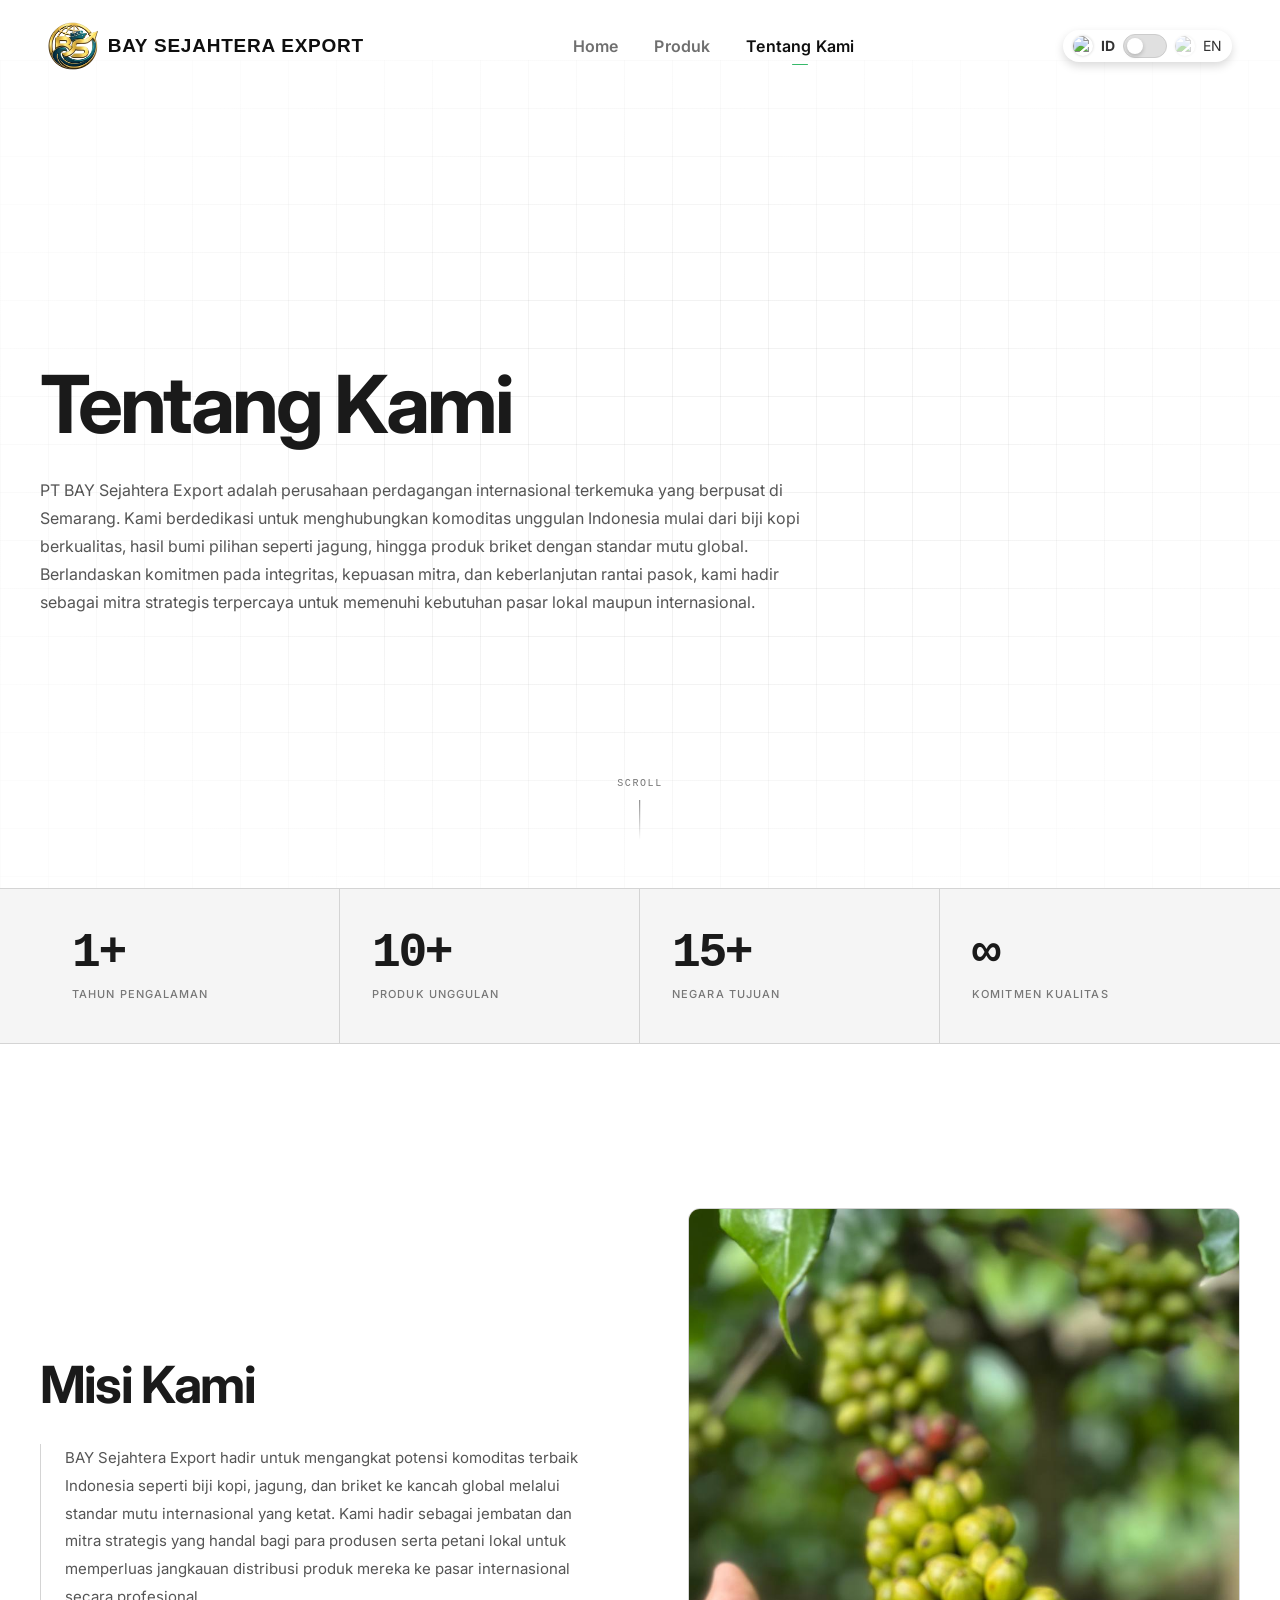
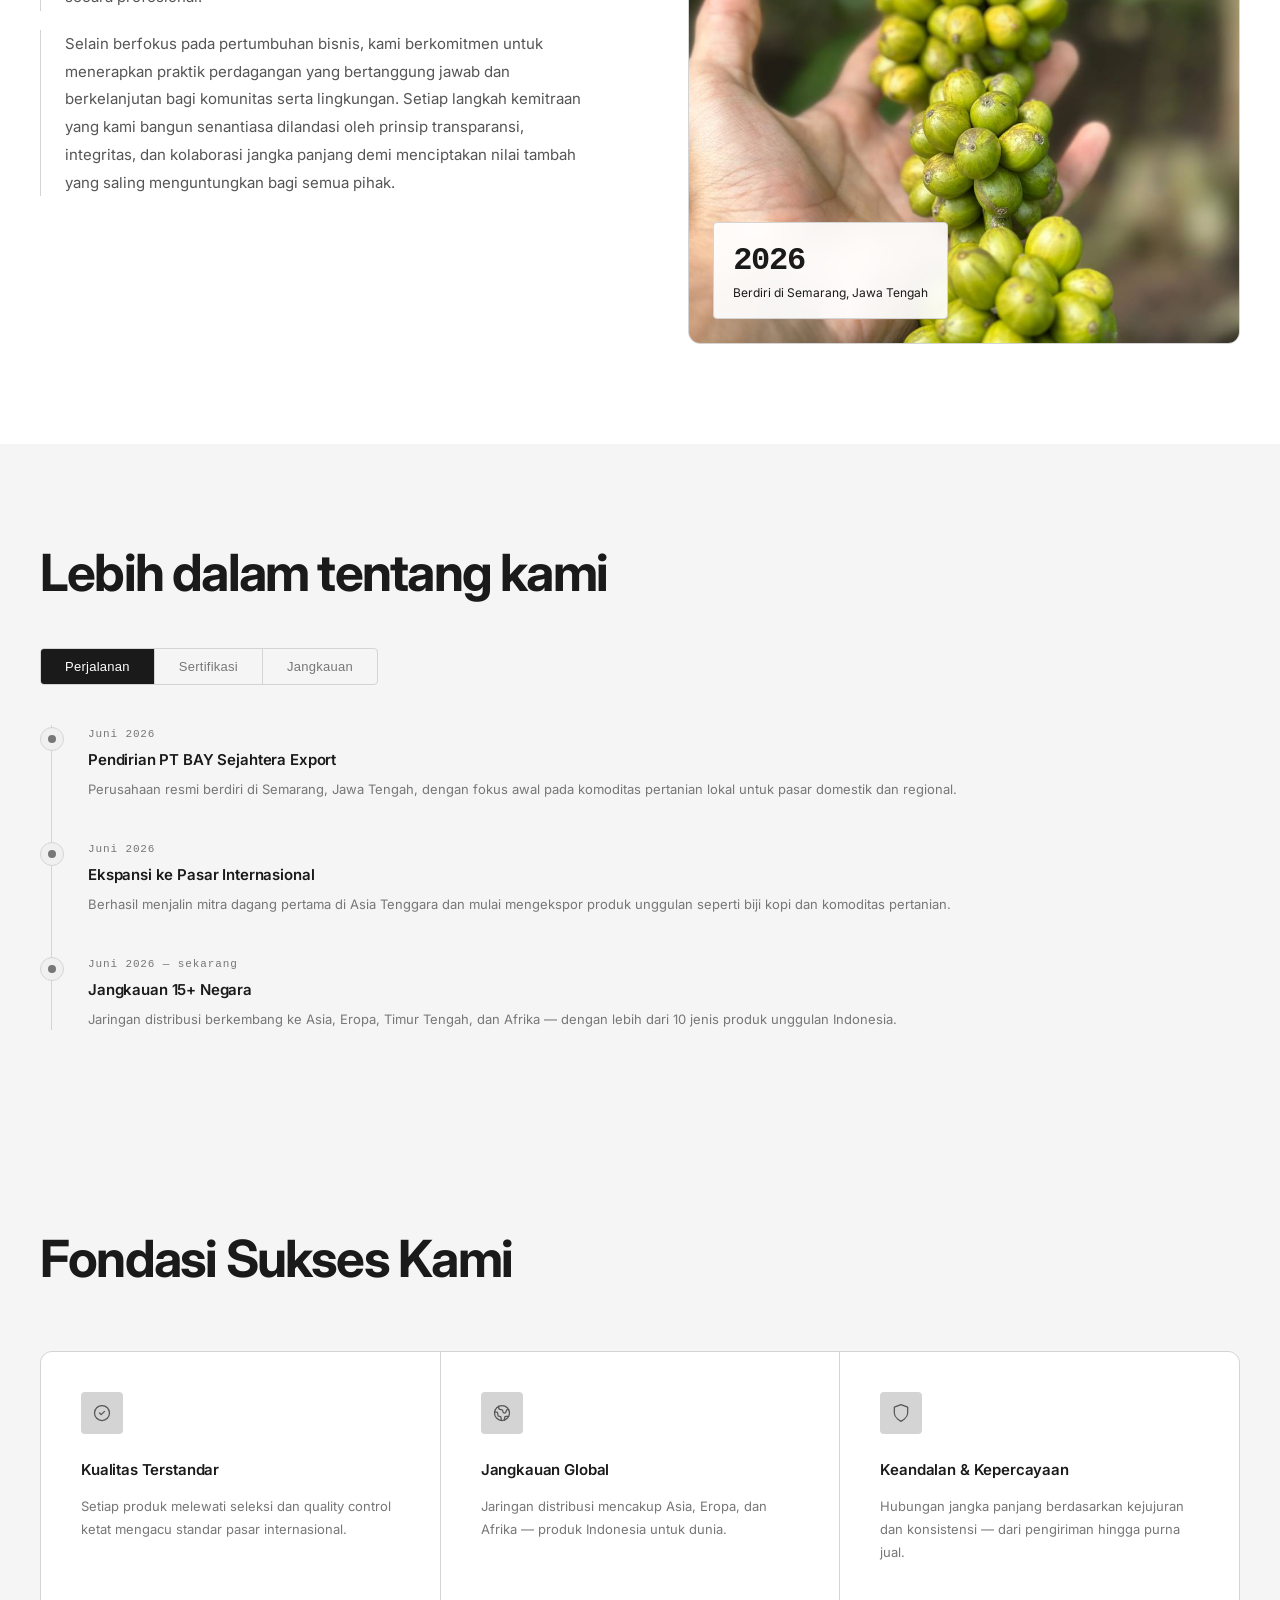
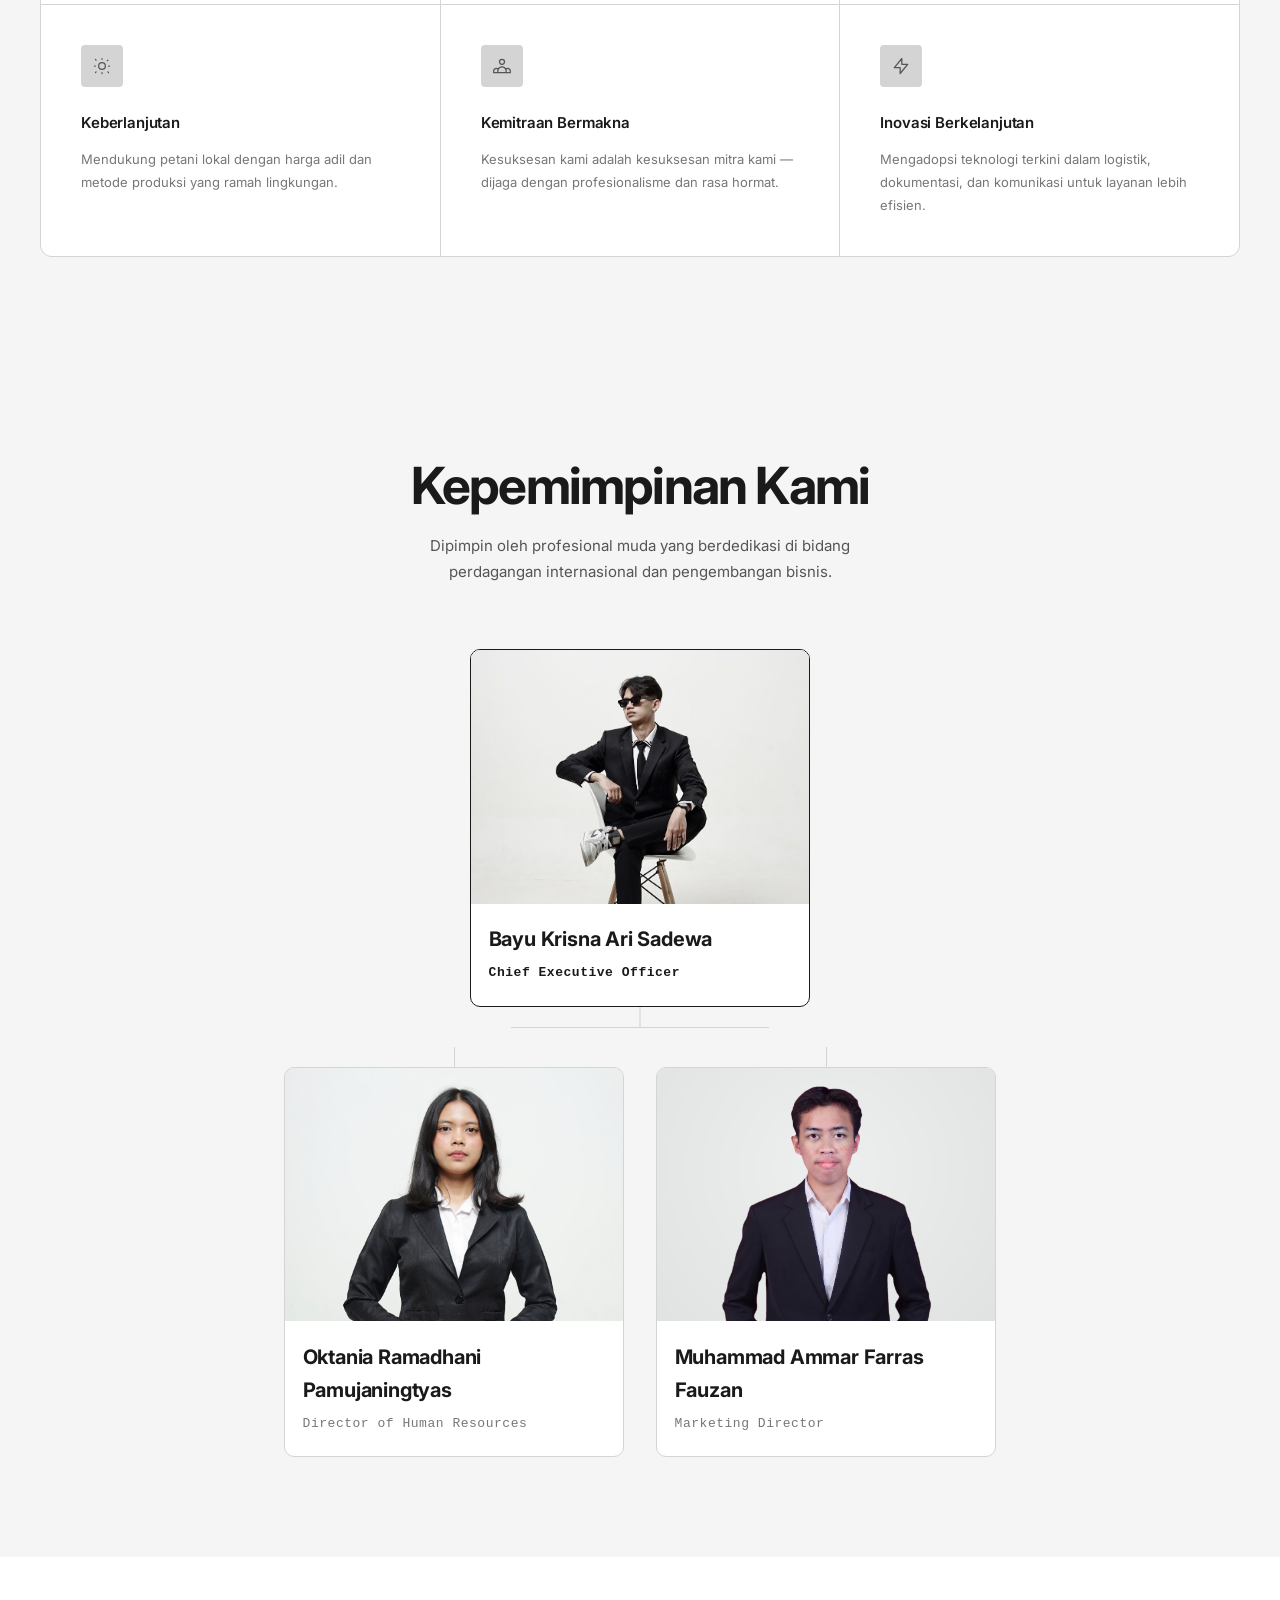
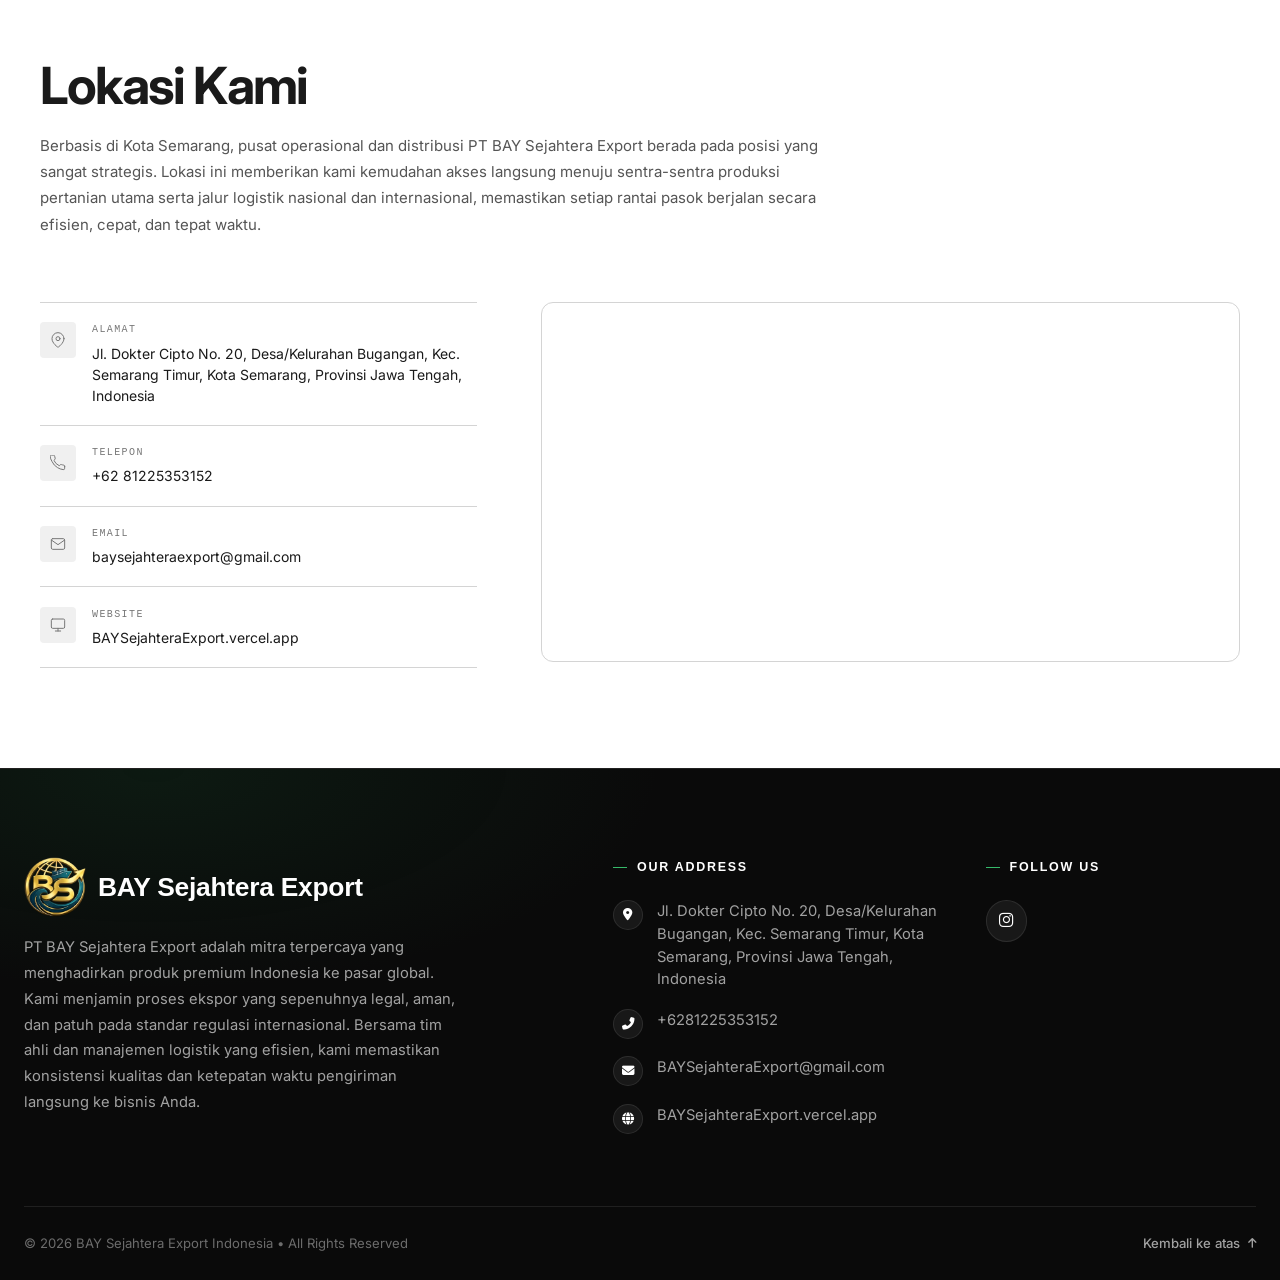
==== BSE/About.html @ 536f481d "Update About.html" ====
<!DOCTYPE html>
<html lang="id">
<head>
    <meta charset="UTF-8">
    <meta name="viewport" content="width=device-width, initial-scale=1.0">
    <title>Bay Sejahtera Export</title>
    
    <link rel="preconnect" href="https://fonts.googleapis.com">
    <link rel="preconnect" href="https://fonts.gstatic.com" crossorigin>
    <link href="https://fonts.googleapis.com/css2?family=Inter:wght@400;500;600;700&display=swap" rel="stylesheet">
    <link rel="stylesheet" href="https://fonts.googleapis.com/css2?family=Material+Symbols+Outlined:opsz,wght,FILL,GRAD@24,400,0,0" />
    
    <link rel="stylesheet" href="stylee.css">
<style>
*, *::before, *::after { box-sizing: border-box; margin: 0; padding: 0; }

:root {
  --black: #111111;
  --dark: #f0f0f0;
  --mid: #e0e0e0;
  --border: #d4d4d4;
  --muted: #777777;
  --grey: #555555;
  --light-grey: #888888;
  --off-white: #1a1a1a;
  --white: #1a1a1a;
  --pure: #ffffff;
  --radius: 4px;
  --radius-lg: 12px;
}

html { scroll-behavior: smooth; }

body {
  font-family: 'Space Grotesk', sans-serif;
  background: #ffffff;
  color: #1a1a1a;
  line-height: 1.65;
  font-size: 16px;
  -webkit-font-smoothing: antialiased;
  cursor: auto;
}

/* ─── CUSTOM CURSOR ─── */
.cursor, .cursor-ring {
  display: none !important;
}


/* ─── HERO ─── */
.hero {
  margin-top: 60px;
  min-height: 92vh;
  display: flex;
  align-items: center;
  position: relative;
  overflow: hidden;
  padding: 6rem 2rem 4rem;
}
.hero-grid-bg {
  position: absolute;
  inset: 0;
  background-image:
    linear-gradient(rgba(0,0,0,0.05) 1px, transparent 1px),
    linear-gradient(90deg, rgba(0,0,0,0.05) 1px, transparent 1px);
  background-size: 48px 48px;
  pointer-events: none;
}
.hero-vignette {
  position: absolute;
  inset: 0;
  background: radial-gradient(ellipse at center, transparent 30%, rgba(255,255,255,0.8) 80%);
  pointer-events: none;
}
.hero-inner {
  max-width: 1200px;
  margin: 0 auto;
  width: 100%;
  position: relative;
  z-index: 1;
}
.hero-eyebrow {
  font-family: 'Space Mono', monospace;
  font-size: 11px;
  letter-spacing: 0.18em;
  text-transform: uppercase;
  color: var(--muted);
  margin-bottom: 2rem;
  display: flex;
  align-items: center;
  gap: 12px;
}
.hero-eyebrow::before {
  content: '';
  display: block;
  width: 32px; height: 1px;
  background: var(--muted);
}
.hero h1 {
  font-size: clamp(3.2rem, 7vw, 7rem);
  font-weight: 700;
  line-height: 1.0;
  color: var(--white);
  letter-spacing: -0.04em;
  max-width: 800px;
  margin-bottom: 2rem;
}
.hero h1 .word-outline {
  -webkit-text-stroke: 1px #1a1a1a;
  color: transparent;
}
.hero-sub {
  font-size: 16px;
  color: var(--grey);
  max-width: 780px;
  line-height: 1.75;
  font-weight: 400;
}
.hero-scroll-hint {
  position: absolute;
  bottom: 3rem;
  left: 50%;
  transform: translateX(-50%);
  display: flex;
  flex-direction: column;
  align-items: center;
  gap: 8px;
  font-family: 'Space Mono', monospace;
  font-size: 10px;
  letter-spacing: 0.16em;
  text-transform: uppercase;
  color: var(--muted);
}
.hero-scroll-hint::after {
  content: '';
  display: block;
  width: 1px;
  height: 40px;
  background: linear-gradient(to bottom, var(--muted), transparent);
  animation: scrollPulse 2s ease-in-out infinite;
}
@keyframes scrollPulse {
  0%, 100% { opacity: 0.3; }
  50% { opacity: 1; }
}

/* ─── STATS ─── */
.stats-band {
  border-top: 1px solid var(--border);
  border-bottom: 1px solid var(--border);
  background: #f5f5f5;
}
.stats-inner {
  max-width: 1200px;
  margin: 0 auto;
  display: grid;
  grid-template-columns: repeat(4, 1fr);
}
.stat-item {
  padding: 2.5rem 2rem;
  border-right: 1px solid var(--border);
  position: relative;
  overflow: hidden;
}
.stat-item:last-child { border-right: none; }
.stat-item::before {
  content: '';
  position: absolute;
  top: 0; left: 0; right: 0;
  height: 1px;
  background: transparent;
  transition: background 0.4s ease;
}
.stat-item:hover::before { background: var(--white); }
.stat-num {
  font-family: 'Space Mono', monospace;
  font-size: 3rem;
  font-weight: 700;
  line-height: 1;
  color: var(--white);
  letter-spacing: -0.05em;
}
.stat-label {
  margin-top: 8px;
  font-size: 11px;
  font-weight: 500;
  letter-spacing: 0.1em;
  text-transform: uppercase;
  color: var(--muted);
}

/* ─── SECTION COMMON ─── */
section { padding: 100px 2rem; }
.section-inner { max-width: 1200px; margin: 0 auto; }
.section-label {
  font-family: 'Space Mono', monospace;
  font-size: 10px;
  font-weight: 400;
  letter-spacing: 0.18em;
  text-transform: uppercase;
  color: var(--muted);
  margin-bottom: 1.2rem;
  display: flex;
  align-items: center;
  gap: 10px;
}
.section-label::before {
  content: '//';
  color: var(--border);
}
.section-title {
  font-size: clamp(2rem, 4vw, 3.2rem);
  font-weight: 700;
  line-height: 1.1;
  letter-spacing: -0.035em;
  color: var(--white);
}
.section-desc {
  margin-top: 1.2rem;
  font-size: 15px;
  color: var(--grey);
  max-width: 480px;
  line-height: 1.75;
}

/* ─── REVEAL ANIMATION ─── */
.reveal {
  opacity: 0;
  transform: translateY(24px);
  transition: opacity 0.7s cubic-bezier(0.22,1,0.36,1), transform 0.7s cubic-bezier(0.22,1,0.36,1);
}
.reveal.visible { opacity: 1; transform: none; }
.reveal-delay-1 { transition-delay: 0.1s; }
.reveal-delay-2 { transition-delay: 0.2s; }
.reveal-delay-3 { transition-delay: 0.3s; }
.reveal-delay-4 { transition-delay: 0.4s; }

/* ─── MISI ─── */
#misi { background: #ffffff; }
.misi-grid {
  display: grid;
  grid-template-columns: 1fr 1fr;
  gap: 6rem;
  align-items: center;
  margin-top: 4rem;
}
.misi-text {
  display: flex;
  flex-direction: column;
  justify-content: center;
}
.misi-text p {
  font-size: 15px;
  color: var(--grey);
  line-height: 1.85;
  margin-bottom: 1.2rem;
  border-left: 1px solid var(--border);
  padding-left: 1.5rem;
}
.misi-text p:last-child { margin-bottom: 0; }
.misi-img-wrap {
  position: sticky;
  top: 100px;
}
.misi-img-placeholder {
  width: 100%;
  aspect-ratio: 3/4;
  background: var(--dark);
  border: 1px solid var(--border);
  border-radius: var(--radius-lg);
  display: flex;
  align-items: center;
  justify-content: center;
  overflow: hidden;
  position: relative;
}
.misi-img-placeholder img {
  width: 100%;
  height: 100%;
  object-fit: cover;
  filter: none;
  transition: filter 0.5s ease;
}
.misi-img-placeholder:hover img { filter: brightness(1.05) contrast(1.05); }
.misi-img-badge {
  position: absolute;
  bottom: 1.5rem;
  left: 1.5rem;
  background: rgba(255,255,255,0.92);
  backdrop-filter: blur(10px);
  border: 1px solid var(--border);
  color: #1a1a1a;
  padding: 1rem 1.2rem;
  border-radius: var(--radius);
  font-size: 12px;
  line-height: 1.4;
}
.misi-img-badge strong {
  display: block;
  font-family: 'Space Mono', monospace;
  font-size: 2rem;
  font-weight: 700;
  color: #1a1a1a;
  letter-spacing: -0.04em;
  margin-bottom: 2px;
}

/* ─── NILAI ─── */
.nilai-section { background: #f5f5f5; }
.nilai-header {
  display: flex;
  align-items: flex-end;
  justify-content: space-between;
  margin-bottom: 4rem;
  gap: 2rem;
}
.nilai-grid {
  display: grid;
  grid-template-columns: repeat(3, 1fr);
  gap: 1px;
  background: var(--border);
  border: 1px solid var(--border);
  border-radius: var(--radius-lg);
  overflow: hidden;
}
.nilai-card {
  background: #ffffff;
  padding: 2.5rem;
  position: relative;
  transition: background 0.3s ease;
}
.nilai-card::after {
  content: '';
  position: absolute;
  top: 0; left: 0; right: 0;
  height: 2px;
  background: transparent;
  transition: background 0.3s ease;
}
.nilai-card:hover { background: #f0f0f0; }
.nilai-card:hover::after { background: #1a1a1a; }
.nilai-icon {
  width: 42px; height: 42px;
  background: var(--border);
  border-radius: var(--radius);
  display: flex; align-items: center; justify-content: center;
  margin-bottom: 1.5rem;
  transition: background 0.3s ease;
}
.nilai-card:hover .nilai-icon { background: var(--muted); }
.nilai-icon svg {
  width: 20px; height: 20px;
  stroke: var(--grey);
  fill: none;
  stroke-width: 1.5;
  stroke-linecap: round;
  stroke-linejoin: round;
  transition: stroke 0.3s ease;
}
.nilai-card:hover .nilai-icon svg { stroke: var(--white); }
.nilai-card h3 {
  font-size: 15px;
  font-weight: 600;
  color: var(--off-white);
  margin-bottom: 0.8rem;
  letter-spacing: -0.01em;
}
.nilai-card p {
  font-size: 13px;
  color: var(--muted);
  line-height: 1.75;
  transition: color 0.3s ease;
}
.nilai-card:hover p { color: var(--grey); }

/* ─── PASAR ─── */
#pasar { background: #ffffff; }
.pasar-grid {
  display: grid;
  grid-template-columns: 1fr 1fr;
  gap: 1.5rem;
  margin-top: 4rem;
}
.pasar-card {
  background: #f5f5f5;
  border: 1px solid var(--border);
  border-radius: var(--radius-lg);
  padding: 2.5rem;
  position: relative;
  overflow: hidden;
  transition: border-color 0.3s ease;
}
.pasar-card::before {
  content: '';
  position: absolute;
  inset: 0;
  background: radial-gradient(ellipse at top left, rgba(0,0,0,0.02) 0%, transparent 60%);
  pointer-events: none;
}
.pasar-card:hover { border-color: var(--muted); }
.pasar-card.featured:hover { border-color: var(--muted); }
.pasar-card.featured {
  background: #f5f5f5;
  border-color: var(--border);
}
.pasar-card.featured h3 { color: #1a1a1a; }
.pasar-card.featured p { color: var(--grey); }
.pasar-card.featured .pasar-icon { background: var(--border); }
.pasar-card.featured .pasar-icon svg { stroke: var(--grey); }
.pasar-card.featured .pasar-tag { background: var(--border); color: var(--grey); }
.pasar-card.featured .product-chip { background: rgba(0,0,0,0.04); color: var(--grey); border-color: var(--border); }
.pasar-icon {
  width: 44px; height: 44px;
  background: var(--border);
  border-radius: var(--radius);
  display: flex; align-items: center; justify-content: center;
  margin-bottom: 1.8rem;
}
.pasar-icon svg {
  width: 22px; height: 22px;
  stroke: var(--grey);
  fill: none;
  stroke-width: 1.5;
  stroke-linecap: round;
  stroke-linejoin: round;
}
.pasar-card h3 {
  font-size: 20px;
  font-weight: 700;
  color: var(--white);
  margin-bottom: 0.8rem;
  letter-spacing: -0.025em;
}
.pasar-card p {
  font-size: 14px;
  color: var(--grey);
  line-height: 1.75;
  margin-bottom: 1.5rem;
}
.pasar-tag {
  display: inline-flex;
  align-items: center;
  gap: 6px;
  background: var(--border);
  color: var(--grey);
  font-family: 'Space Mono', monospace;
  font-size: 11px;
  letter-spacing: 0.04em;
  padding: 5px 12px;
  border-radius: 2px;
}
.products-list {
  display: flex;
  flex-wrap: wrap;
  gap: 8px;
  margin-top: 1.5rem;
}
.product-chip {
  font-family: 'Space Mono', monospace;
  background: rgba(0,0,0,0.04);
  color: var(--grey);
  font-size: 11px;
  padding: 4px 12px;
  border-radius: 2px;
  border: 1px solid var(--border);
  letter-spacing: 0.02em;
}

/* ─── TIM / ORG CHART ─── */
.tim-section { background: #f5f5f5; }

/* Tree container */
.org-tree {
  margin-top: 4rem;
  display: flex;
  flex-direction: column;
  align-items: center;
  gap: 0;
}

/* Level rows */
.org-level {
  display: flex;
  justify-content: center;
  gap: 2rem;
  position: relative;
}

/* Connector lines */
.org-connector-down {
  width: 1px;
  height: 40px;
  background: var(--border);
  margin: 0 auto;
}
.org-connector-branch {
  position: relative;
  height: 40px;
  display: flex;
  align-items: flex-start;
  justify-content: center;
}
.org-connector-branch::before {
  content: '';
  position: absolute;
  top: 0;
  left: 50%;
  width: 1px;
  height: 20px;
  background: var(--border);
  transform: translateX(-50%);
}
.org-connector-branch::after {
  content: '';
  position: absolute;
  top: 20px;
  /* width set dynamically via inline style */
  height: 1px;
  background: var(--border);
}

/* The horizontal bar spanning child nodes */
.org-h-line {
  position: relative;
  height: 40px;
  width: 100%;
}
.org-h-line::before {
  content: '';
  position: absolute;
  top: 0;
  left: 50%;
  width: 1px;
  height: 20px;
  background: var(--border);
  transform: translateX(-50%);
}
.org-h-line::after {
  content: '';
  position: absolute;
  top: 20px;
  left: var(--line-left, 25%);
  right: var(--line-right, 25%);
  height: 1px;
  background: var(--border);
}

/* Drop lines from horizontal bar to each child */
.org-children-wrap {
  display: flex;
  justify-content: center;
  gap: 2rem;
}
.org-child-col {
  display: flex;
  flex-direction: column;
  align-items: center;
}
.org-child-col .org-connector-down {
  height: 20px;
}

/* Instagram overlay on avatar hover */
.tim-avatar-overlay {
  position: absolute;
  inset: 0;
  background: rgba(0,0,0,0.45);
  display: flex;
  align-items: center;
  justify-content: center;
  opacity: 0;
  transition: opacity 0.25s ease;
  text-decoration: none;
}
.tim-avatar-overlay svg {
  width: 28px;
  height: 28px;
  fill: #ffffff;
  filter: drop-shadow(0 2px 6px rgba(0,0,0,0.3));
  transform: scale(0.85);
  transition: transform 0.25s ease;
}
.tim-card:hover .tim-avatar-overlay { opacity: 1; }
.tim-card:hover .tim-avatar-overlay svg { transform: scale(1); }

/* Card styles — compact modern */
.tim-card {
  background: #ffffff;
  border: 1px solid var(--border);
  border-radius: 10px;
  overflow: hidden;
  transition: border-color 0.25s ease, box-shadow 0.25s ease, transform 0.25s ease;
  width: 340px;
  display: flex;
  flex-direction: column;
}
.tim-card:hover {
  border-color: var(--muted);
  transform: translateY(-3px);
  box-shadow: 0 8px 24px rgba(0,0,0,0.07);
}
.tim-card.ceo-card {
  width: 340px;
  border-color: #1a1a1a;
}
.tim-avatar {
  width: 100%;
  aspect-ratio: 4/3;
  background: #e0e0e0;
  display: flex;
  align-items: center;
  justify-content: center;
  overflow: hidden;
  position: relative;
}
.tim-avatar img {
  width: 100%; height: 100%;
  object-fit: cover;
  object-position: top;
  filter: none;
  transition: filter 0.4s ease;
}
.tim-card:hover .tim-avatar img { filter: brightness(1.03); }
.tim-avatar-initials {
  font-family: 'Space Mono', monospace;
  font-size: 2rem;
  font-weight: 700;
  color: #aaaaaa;
  letter-spacing: -0.04em;
}
.tim-info { padding: 1.2rem 1.1rem 1.4rem; }
.tim-info h3 {
  font-size: 20px;
  font-weight: 700;
  color: var(--off-white);
  letter-spacing: -0.01em;
  margin-bottom: 6px;
}
.tim-role {
  font-family: 'Space Mono', monospace;
  font-size: 13px;
  color: var(--muted);
  letter-spacing: 0.04em;
  margin-bottom: 0;
}
.tim-card.ceo-card .tim-role {
  color: #1a1a1a;
  font-weight: 700;
}
.tim-divider {
  display: none;
}
.tim-desc {
  display: none;
}

/* ─── LOKASI ─── */
.lokasi-section { background: #ffffff; }
.lokasi-inner {
  display: grid;
  grid-template-columns: 1fr 1.6fr;
  gap: 4rem;
  align-items: start;
  margin-top: 4rem;
}
.lokasi-details { display: flex; flex-direction: column; gap: 0; }
.lokasi-detail-item {
  display: flex;
  gap: 1rem;
  align-items: flex-start;
  padding: 1.2rem 0;
  border-bottom: 1px solid var(--border);
  transition: padding-left 0.3s ease;
}
.lokasi-detail-item:hover { padding-left: 0.5rem; }
.lokasi-detail-item:first-child { border-top: 1px solid var(--border); }
.lokasi-detail-icon {
  width: 36px; height: 36px;
  background: var(--dark);
  border-radius: var(--radius);
  display: flex; align-items: center; justify-content: center;
  flex-shrink: 0;
}
.lokasi-detail-icon svg {
  width: 16px; height: 16px;
  stroke: var(--muted);
  fill: none;
  stroke-width: 1.5;
  stroke-linecap: round;
  stroke-linejoin: round;
}
.lokasi-detail-label {
  font-family: 'Space Mono', monospace;
  font-size: 10px;
  letter-spacing: 0.14em;
  text-transform: uppercase;
  color: var(--muted);
  margin-bottom: 4px;
}
.lokasi-detail-value {
  font-size: 14px;
  color: var(--off-white);
  line-height: 1.5;
}
.lokasi-map {
  border-radius: var(--radius-lg);
  overflow: hidden;
  height: 360px;
  border: 1px solid var(--border);
}
.lokasi-map iframe {
  width: 100%; height: 100%;
  border: none;
}
.lokasi-section .section-desc {
  max-width: 800px;
}

/* ─── PROGRESS TABS (interactif) ─── */
.tabs-section { background: #f5f5f5; }
.tabs-nav {
  display: flex;
  gap: 0;
  border: 1px solid var(--border);
  border-radius: var(--radius);
  overflow: hidden;
  margin-top: 3rem;
  margin-bottom: 2.5rem;
  width: fit-content;
}
.tab-btn {
  background: none;
  border: none;
  color: var(--muted);
  font-family: 'Space Grotesk', sans-serif;
  font-size: 13px;
  font-weight: 500;
  padding: 10px 24px;
  cursor: pointer;
  transition: color 0.2s, background 0.2s;
  border-right: 1px solid var(--border);
  letter-spacing: 0.02em;
}
.tab-btn:last-child { border-right: none; }
.tab-btn.active { background: #1a1a1a; color: #ffffff; }
.tab-btn.active:hover { background: #333333; color: #ffffff; }
.tab-btn:hover:not(.active) { background: var(--mid); color: var(--grey); }
.tab-content { display: none; }
.tab-content.active { display: block; }
.timeline {
  display: flex;
  flex-direction: column;
  gap: 0;
  position: relative;
}
.timeline::before {
  content: '';
  position: absolute;
  left: 11px; top: 0; bottom: 0;
  width: 1px;
  background: var(--border);
}
.timeline-item {
  display: grid;
  grid-template-columns: 24px 1fr;
  gap: 1.5rem;
  padding-bottom: 2.5rem;
  position: relative;
}
.timeline-item:last-child { padding-bottom: 0; }
.timeline-dot {
  width: 24px; height: 24px;
  border-radius: 50%;
  background: var(--dark);
  border: 1px solid var(--border);
  display: flex; align-items: center; justify-content: center;
  position: relative;
  z-index: 1;
  flex-shrink: 0;
  margin-top: 2px;
  transition: background 0.3s, border-color 0.3s;
}
.timeline-item:hover .timeline-dot { background: var(--white); border-color: var(--white); }
.timeline-dot::after {
  content: '';
  width: 8px; height: 8px;
  border-radius: 50%;
  background: var(--muted);
  transition: background 0.3s;
}
.timeline-item:hover .timeline-dot::after { background: var(--black); }
.timeline-year {
  font-family: 'Space Mono', monospace;
  font-size: 11px;
  color: var(--muted);
  letter-spacing: 0.08em;
  margin-bottom: 4px;
}
.timeline-title {
  font-size: 15px;
  font-weight: 600;
  color: var(--off-white);
  margin-bottom: 6px;
  letter-spacing: -0.01em;
}
.timeline-desc {
  font-size: 13px;
  color: var(--muted);
  line-height: 1.7;
}

/* ─── SERTIFIKASI ─── */
.cert-list {
  display: grid;
  grid-template-columns: repeat(2, 1fr);
  gap: 1px;
  background: var(--border);
  border: 1px solid var(--border);
  border-radius: var(--radius-lg);
  overflow: hidden;
}
.cert-item {
  background: #ffffff;
  padding: 1.8rem 2rem;
  display: flex;
  align-items: center;
  gap: 1.2rem;
  transition: background 0.2s;
}
.cert-item:hover { background: #f0f0f0; }
.cert-check {
  width: 32px; height: 32px;
  border: 1px solid var(--border);
  border-radius: 50%;
  display: flex; align-items: center; justify-content: center;
  flex-shrink: 0;
}
.cert-check svg {
  width: 14px; height: 14px;
  stroke: var(--grey);
  fill: none;
  stroke-width: 2;
  stroke-linecap: round;
  stroke-linejoin: round;
}
.cert-name { font-size: 14px; color: var(--off-white); font-weight: 500; }
.cert-body { font-size: 12px; color: var(--muted); margin-top: 2px; }

/* ─── CTA ─── */
.cta-section {
  background: #1a1a1a;
  text-align: center;
  padding: 100px 2rem;
}
.cta-inner { max-width: 640px; margin: 0 auto; }
.cta-section .section-label { justify-content: center; color: #777777; }
.cta-section .section-label::before { color: rgba(255,255,255,0.2); }
.cta-title {
  font-size: clamp(2rem, 4.5vw, 3.5rem);
  font-weight: 700;
  letter-spacing: -0.04em;
  color: #f5f5f5;
  margin: 1.2rem 0 1.5rem;
  line-height: 1.1;
}
.cta-desc {
  font-size: 15px;
  color: #888888;
  max-width: 440px;
  margin: 0 auto 2.5rem;
  line-height: 1.75;
}
.cta-buttons {
  display: flex;
  gap: 1rem;
  justify-content: center;
  flex-wrap: wrap;
}
.btn-primary {
  background: #ffffff;
  color: #111111;
  text-decoration: none;
  font-size: 13px;
  font-weight: 600;
  padding: 13px 32px;
  border-radius: 999px;
  transition: opacity 0.2s;
  letter-spacing: 0.02em;
}
.btn-primary:hover { opacity: 0.85; }
.btn-outline {
  background: transparent;
  color: #f5f5f5;
  text-decoration: none;
  font-size: 13px;
  font-weight: 600;
  padding: 13px 32px;
  border-radius: 999px;
  border: 1.5px solid rgba(255,255,255,0.3);
  transition: border-color 0.2s, background 0.2s;
  letter-spacing: 0.02em;
}
.btn-outline:hover { border-color: #ffffff; background: rgba(255,255,255,0.08); }

/* ══════════════════════════════════════════════════════════
   RESPONSIVE — konten halaman About saja.
   Navbar & Footer sengaja TIDAK disentuh (sudah diatur di file terpisah).
   ══════════════════════════════════════════════════════════ */

/* ─── TABLET (≤1024px) ─── */
@media (max-width: 1024px) {
  section { padding: 80px 2rem; }

  .misi-grid { gap: 3rem; }

  .nilai-grid { grid-template-columns: repeat(2, 1fr); }

  .lokasi-inner { grid-template-columns: 1fr; gap: 2.5rem; }
  .lokasi-map { height: 320px; }

  .tim-card, .tim-card.ceo-card { width: 300px; }
}

/* ─── MOBILE (≤768px) ─── */
@media (max-width: 768px) {
  section { padding: 60px 1.25rem; }
  .section-inner { max-width: 100%; }
  .section-desc { max-width: 100%; }

  /* HERO */
  .hero {
    margin-top: 0;
    min-height: auto;
    padding: 7rem 1.25rem 3rem;
    text-align: left;
  }
  .hero h1,
  .hero h1[style] {
    font-size: clamp(2.2rem, 11vw, 3.2rem) !important;
    max-width: 100%;
  }
  .hero-sub { font-size: 15px; max-width: 100%; }
  .hero-scroll-hint { display: none; }

  /* STATS */
  .stats-inner { grid-template-columns: repeat(2, 1fr); }
  .stat-item {
    padding: 1.75rem 1.25rem;
    border-right: 1px solid var(--border);
  }
  .stat-item:nth-child(2n) { border-right: none; }
  .stat-item:nth-child(1), .stat-item:nth-child(2) { border-bottom: 1px solid var(--border); }
  .stat-num { font-size: 2.2rem; }

  /* MISI */
  .misi-grid { grid-template-columns: 1fr; gap: 2.5rem; margin-top: 2.5rem; }
  .misi-img-wrap { position: static; order: -1; }

  /* NILAI */
  .nilai-header { flex-direction: column; align-items: flex-start; gap: 1rem; margin-bottom: 2.5rem; }
  .nilai-grid { grid-template-columns: 1fr; }
  .nilai-card { padding: 2rem; }

  /* PASAR */
  .pasar-grid { grid-template-columns: 1fr; margin-top: 2.5rem; gap: 1.25rem; }
  .pasar-card { padding: 2rem; }

  /* TABS / TIMELINE / SERTIFIKASI */
  .tabs-nav { width: 100%; overflow-x: auto; margin-top: 2rem; }
  .tab-btn { flex: 1; padding: 10px 14px; white-space: nowrap; }
  .cert-list { grid-template-columns: 1fr; }
  .cert-item { padding: 1.4rem 1.5rem; }

  /* TIM / ORG CHART */
  .org-tree { margin-top: 2.5rem; }
  .org-level, .org-children-wrap {
    flex-direction: column;
    align-items: center;
    gap: 2rem;
  }
  .org-h-line { display: none; }
  .org-connector-branch, .org-child-col .org-connector-down { height: 24px; }
  .tim-card, .tim-card.ceo-card { width: 100%; max-width: 340px; }

  /* LOKASI */
  .lokasi-inner { margin-top: 2.5rem; }
  .lokasi-map { height: 280px; }

  /* CTA */
  .cta-section { padding: 70px 1.25rem; }
  .cta-buttons { flex-direction: column; align-items: stretch; }
  .btn-primary, .btn-outline { text-align: center; }
}

/* ─── SMALL MOBILE (≤480px) ─── */
@media (max-width: 480px) {
  .hero { padding-top: 6.5rem; }
  .hero h1, .hero h1[style] { font-size: clamp(1.9rem, 12vw, 2.4rem) !important; }
  .hero-sub { font-size: 14px; }

  .stats-inner { grid-template-columns: repeat(2, 1fr); }
  .stat-item { padding: 1.5rem 1rem; }
  .stat-num { font-size: 1.9rem; }

  .section-title { font-size: clamp(1.6rem, 7vw, 2rem); }

  .misi-text p { padding-left: 1rem; font-size: 14px; }

  .nilai-card, .pasar-card { padding: 1.5rem; }

  .tim-card, .tim-card.ceo-card { max-width: 100%; }
  .tim-info { padding: 1rem; }

  .lokasi-detail-value { font-size: 13px; }

  .cta-title { font-size: clamp(1.7rem, 8vw, 2.2rem); }
  .cta-desc { font-size: 14px; }
}
</style>
</head>
<body>

<!-- BACKSOUND -->
<audio id="bgAudio" src="backsound.mp3" loop preload="auto" autoplay muted></audio>
<script>
(function() {
  var audio = document.getElementById('bgAudio');
  audio.volume = 0.5;

  // Sebagian besar browser mengizinkan autoplay hanya jika audio di-mute.
  // Jadi kita autoplay dalam kondisi muted, lalu unmute otomatis begitu
  // ada interaksi pertama dari user (klik/tap/scroll/tombol), tanpa perlu
  // tombol apapun yang terlihat di halaman.
  function unmute() {
    audio.muted = false;
    audio.play().catch(function() {});
    document.removeEventListener('click', unmute);
    document.removeEventListener('touchstart', unmute);
    document.removeEventListener('keydown', unmute);
    document.removeEventListener('scroll', unmute);
  }

  document.addEventListener('click', unmute);
  document.addEventListener('touchstart', unmute);
  document.addEventListener('keydown', unmute);
  document.addEventListener('scroll', unmute, { passive: true });

  // Coba juga langsung play unmuted saat load (kalau browser mengizinkan)
  audio.muted = false;
  var p = audio.play();
  if (p !== undefined) {
    p.catch(function() {
      // Diblokir -> fallback ke muted autoplay
      audio.muted = true;
      audio.play().catch(function() {});
    });
  }
})();
</script>

<!-- CURSOR -->
<div class="cursor" id="cursor"></div>
<div class="cursor-ring" id="cursorRing"></div>

<!-- NAV -->
<nav class="navbar" id="navbar">
    <div class="nav-container">
        <div class="nav-left">
          <a href="index.html">
            <img src="logou.png" alt="Logo" class="logo-img" onerror="this.style.display='none'">
          </a>
          <span class="nav-logo">BAY SEJAHTERA EXPORT</span>
        </div>
        
        <ul class="nav-menu" id="nav-menu">
            <li class="nav-item"><a href="index.html" class="nav-link" data-id="Home" data-en="Home">Home</a></li>
            <li class="nav-item"><a href="produk.html" class="nav-link" data-id="Produk" data-en="Products">Produk</a></li>
            <li class="nav-item"><a href="About.html" class="nav-link" data-id="Tentang Kami" data-en="About Us">About Us</a></li>
        </ul>
            
        <div class="nav-actions" id="nav-actions">
            <div class="lang-switch-container">
                <img src="https://flagcdn.com/w40/id.png" class="flag-icon" alt="ID">
                <span class="lang-label">ID</span>

                <label class="switch">
                    <input type="checkbox" id="lang-toggle">
                    <span class="slider round"></span>
                </label>

                <img src="https://flagcdn.com/w40/gb.png" class="flag-icon" alt="EN">
                <span class="lang-label">EN</span>
            </div>

            <button class="hamburger" id="hamburger" aria-label="Buka menu" aria-expanded="false" aria-controls="mobileMenu">
                <span class="ham-bar"></span>
                <span class="ham-bar"></span>
                <span class="ham-bar"></span>
            </button>
        </div>
    </div>

    <div class="nav-drawer" id="mobileMenu">
        <ul class="drawer-menu">
            <li><a href="index.html" class="drawer-link" data-id="Home" data-en="Home">Home</a></li>
            <li><a href="produk.html" class="drawer-link" data-id="Produk" data-en="Products">Produk</a></li>
            <li><a href="About.html" class="drawer-link" data-id="Tentang Kami" data-en="About Us">About Us</a></li>
        </ul>
    </div>
</nav>
<!-- HERO -->
<section class="hero" id="hero">
  <div class="hero-grid-bg"></div>
  <div class="hero-vignette"></div>
  <div class="hero-inner">
    <!-- <div class="hero-eyebrow">Berdiri sejak Oktober 2023</div> -->
    <h1 style="font-size: 80px;" data-id="Tentang Kami" data-en="About Us">Tentang Kami<span class="word-outline"></span><br></h1>
    <p class="hero-sub" data-id="PT BAY Sejahtera Export adalah perusahaan perdagangan internasional terkemuka yang berpusat di Semarang. Kami berdedikasi untuk menghubungkan komoditas unggulan Indonesia mulai dari biji kopi berkualitas, hasil bumi pilihan seperti jagung, hingga produk briket dengan standar mutu global. Berlandaskan komitmen pada integritas, kepuasan mitra, dan keberlanjutan rantai pasok, kami hadir sebagai mitra strategis terpercaya untuk memenuhi kebutuhan pasar lokal maupun internasional." data-en="PT BAY Sejahtera Export is a leading international trading company based in Semarang. We are dedicated to connecting Indonesia’s premium commodities—ranging from high-quality coffee beans and select agricultural produce like corn to briquettes—with global quality standards. Driven by a commitment to integrity, partner satisfaction, and supply chain sustainability, we serve as a trusted strategic partner meeting the demands of both local and international markets.">Berdiri sejak Juni 2026 di Semarang, PT BAY Sejahtera Export bercita-cita menjadi eksportir terkemuka dengan mengedepankan kualitas dan keberlanjutan. Kami menawarkan beragam produk unggulan seperti briket, jagung, ikan asin, dan lainnya untuk pasar lokal dan global.</p>
  </div>
  <div class="hero-scroll-hint">Scroll</div>
</section>

<!-- STATS -->
<div class="stats-band">
  <div class="stats-inner">
    <div class="stat-item reveal">
      <div class="stat-num">1+</div>
      <div class="stat-label" data-id="Tahun pengalaman" data-en="Years of experience">Tahun pengalaman</div>
    </div>
    <div class="stat-item reveal reveal-delay-1">
      <div class="stat-num">10+</div>
      <div class="stat-label" data-id="Produk unggulan" data-en="Featured products">Produk unggulan</div>
    </div>
    <div class="stat-item reveal reveal-delay-2">
      <div class="stat-num">15+</div>
      <div class="stat-label" data-id="Negara tujuan" data-en="Destination countries">Negara tujuan</div>
    </div>
    <div class="stat-item reveal reveal-delay-3">
      <div class="stat-num">∞</div>
      <div class="stat-label" data-id="Komitmen kualitas" data-en="Quality commitment">Komitmen kualitas</div>
    </div>
  </div>
</div>

<!-- MISI -->
<section id="misi">
  <div class="section-inner">
    <!-- <div class="section-label reveal">Misi Kami</div> -->
    <div class="misi-grid">
      <div class="misi-text">
        <div class="section-title reveal" data-id="Misi Kami" data-en="Our Mission">Misi Kami</div>
        <p class="reveal reveal-delay-1" style="margin-top:2rem;" data-id="BAY Sejahtera Export hadir untuk mengangkat potensi komoditas terbaik Indonesia seperti biji kopi, jagung, dan briket ke kancah global melalui standar mutu internasional yang ketat. Kami hadir sebagai jembatan dan mitra strategis yang handal bagi para produsen serta petani lokal untuk memperluas jangkauan distribusi produk mereka ke pasar internasional secara profesional." data-en="BAY Sejahtera Export is dedicated to showcasing Indonesia's finest commodities such as coffee beans, corn, and briquettes on the global stage by adhering to rigorous international quality standards. We serve as a reliable bridge and strategic partner, enabling local producers and farmers to professionally expand their product distribution into international markets.">BAY Sejahtera Export lahir dari keyakinan bahwa produk-produk Indonesia memiliki nilai dan potensi yang layak diakui dunia. Kami hadir sebagai mitra terpercaya bagi petani, produsen, dan pelaku usaha lokal yang ingin memperluas jangkauan mereka.</p>
        <p class="reveal reveal-delay-2" data-id="Selain berfokus pada pertumbuhan bisnis, kami berkomitmen untuk menerapkan praktik perdagangan yang bertanggung jawab dan berkelanjutan bagi komunitas serta lingkungan. Setiap langkah kemitraan yang kami bangun senantiasa dilandasi oleh prinsip transparansi, integritas, dan kolaborasi jangka panjang demi menciptakan nilai tambah yang saling menguntungkan bagi semua pihak." data-en="Beyond focusing on business growth, we are committed to implementing responsible and sustainable trade practices that benefit both the community and the environment. Every partnership we build is grounded in principles of transparency, integrity, and long-term collaboration, aiming to create mutually beneficial value for all parties involved.">Dengan mengedepankan standar kualitas internasional dan praktik perdagangan yang bertanggung jawab, kami membangun ekosistem ekspor yang tidak hanya menguntungkan secara bisnis, tetapi juga berkelanjutan bagi komunitas dan lingkungan.</p>
      </div>
      <div class="misi-img-wrap reveal">
        <div class="misi-img-placeholder">
          <img
            src="ppp.jpg"
            alt="Petani Indonesia"
            onerror="this.style.display='none'"
          >
          <div class="misi-img-badge">
            <strong>2026</strong>
            <span data-id="Berdiri di Semarang, Jawa Tengah" data-en="Founded in Semarang, Central Java">Berdiri di Semarang, Jawa Tengah</span>
          </div>
        </div>
      </div>
    </div>
  </div>
</section>

<!-- PERJALANAN (Tab Interaktif) -->
<section class="tabs-section" id="perjalanan">
  <div class="section-inner">
    <!-- <div class="section-label reveal">Profil Perusahaan</div> -->
    <div class="section-title reveal" data-id="Lebih dalam tentang kami" data-en="Learn more about us">Lebih dalam tentang kami</div>
    <div class="tabs-nav reveal">
      <button class="tab-btn active" data-tab="perjalanan-tab" data-id="Perjalanan" data-en="Journey">Perjalanan</button>
      <button class="tab-btn" data-tab="sertifikasi-tab" data-id="Sertifikasi" data-en="Certifications">Sertifikasi</button>
      <button class="tab-btn" data-tab="pasar-tab" data-id="Jangkauan" data-en="Reach">Jangkauan</button>
    </div>

    <!-- Tab 1: Perjalanan -->
    <div class="tab-content active" id="perjalanan-tab">
      <div class="timeline">
        <div class="timeline-item reveal">
          <div class="timeline-dot"></div>
          <div>
            <div class="timeline-year" data-id="Juni 2026" data-en="June 2026">Juni 2026</div>
            <div class="timeline-title" data-id="Pendirian PT BAY Sejahtera Export" data-en="Founding of PT BAY Sejahtera Export">Pendirian PT BAY Sejahtera Export</div>
            <div class="timeline-desc" data-id="Perusahaan resmi berdiri di Semarang, Jawa Tengah, dengan fokus awal pada komoditas pertanian lokal untuk pasar domestik dan regional." data-en="The company was officially established in Semarang, Central Java, with an initial focus on local agricultural commodities for domestic and regional markets.">Perusahaan resmi berdiri di Semarang, Jawa Tengah, dengan fokus awal pada komoditas pertanian lokal untuk pasar domestik dan regional.</div>
          </div>
        </div>
        <div class="timeline-item reveal reveal-delay-1">
          <div class="timeline-dot"></div>
          <div>
            <div class="timeline-year" data-id="Juni 2026" data-en="June 2026">Akhir Juli 2026</div>
            <div class="timeline-title" data-id="Ekspansi ke Pasar Internasional" data-en="Expansion to International Markets">Ekspansi ke Pasar Internasional</div>
            <div class="timeline-desc" data-id="Berhasil menjalin mitra dagang pertama di Asia Tenggara dan mulai mengekspor produk unggulan seperti biji kopi dan komoditas pertanian." data-en="Successfully established the first trading partners in Southeast Asia and began exporting flagship products such as coffee beans and agricultural commodities.">Berhasil menjalin mitra dagang pertama di Asia Tenggara dan mulai mengekspor produk unggulan seperti biji kopi dan komoditas pertanian.</div>
          </div>
        </div>
        <div class="timeline-item reveal reveal-delay-2">
          <div class="timeline-dot"></div>
          <div>
            <div class="timeline-year" data-id="Juni 2026 — sekarang" data-en="June 2026 — present">Juli 2026 — sekarang</div>
            <div class="timeline-title" data-id="Jangkauan 15+ Negara" data-en="Reach of 15+ Countries">Jangkauan 15+ Negara</div>
            <div class="timeline-desc" data-id="Jaringan distribusi berkembang ke Asia, Eropa, Timur Tengah, dan Afrika — dengan lebih dari 10 jenis produk unggulan Indonesia." data-en="Distribution network expanded to Asia, Europe, the Middle East, and Africa — with more than 10 types of Indonesian flagship products.">Jaringan distribusi berkembang ke Asia, Eropa, Timur Tengah, dan Afrika — dengan lebih dari 10 jenis produk unggulan Indonesia.</div>
          </div>
        </div>
      </div>
    </div>

    <!-- Tab 2: Sertifikasi -->
    <div class="tab-content" id="sertifikasi-tab">
      <div class="cert-list">
        <div class="cert-item reveal">
          <div class="cert-check"><svg viewBox="0 0 24 24"><path d="M20 6L9 17l-5-5"/></svg></div>
          <div><div class="cert-name" data-id="Izin Ekspor Resmi" data-en="Official Export License">Izin Ekspor Resmi</div><div class="cert-body" data-id="Kementerian Perdagangan RI" data-en="Ministry of Trade of the Republic of Indonesia">Kementerian Perdagangan RI</div></div>
        </div>
        <div class="cert-item reveal reveal-delay-1">
          <div class="cert-check"><svg viewBox="0 0 24 24"><path d="M20 6L9 17l-5-5"/></svg></div>
          <div><div class="cert-name" data-id="Sertifikasi Halal" data-en="Halal Certification">Sertifikasi Halal</div><div class="cert-body" data-id="MUI — untuk produk pangan ekspor" data-en="MUI — for exported food products">MUI — untuk produk pangan ekspor</div></div>
        </div>
        <div class="cert-item reveal reveal-delay-2">
          <div class="cert-check"><svg viewBox="0 0 24 24"><path d="M20 6L9 17l-5-5"/></svg></div>
          <div><div class="cert-name" data-id="Standar Phytosanitary" data-en="Phytosanitary Standards">Standar Phytosanitary</div><div class="cert-body" data-id="Karantina Pertanian Indonesia" data-en="Indonesian Agricultural Quarantine">Karantina Pertanian Indonesia</div></div>
        </div>
        <div class="cert-item reveal reveal-delay-3">
          <div class="cert-check"><svg viewBox="0 0 24 24"><path d="M20 6L9 17l-5-5"/></svg></div>
          <div><div class="cert-name" data-id="NPWP & NIB Aktif" data-en="Active NPWP & NIB">NPWP & NIB Aktif</div><div class="cert-body" data-id="Badan Koordinasi Penanaman Modal" data-en="Investment Coordinating Board">Badan Koordinasi Penanaman Modal</div></div>
        </div>
      </div>
    </div>

    <!-- Tab 3: Jangkauan Pasar -->
    <div class="tab-content" id="pasar-tab">
      <div class="pasar-grid">
        <div class="pasar-card reveal">
          <div class="pasar-icon">
            <svg viewBox="0 0 24 24"><path d="M3 9l9-7 9 7v11a2 2 0 01-2 2H5a2 2 0 01-2-2z"/><path d="M9 22V12h6v10"/></svg>
          </div>
          <h3 data-id="Pasar Dalam Negeri" data-en="Domestic Market">Pasar Dalam Negeri</h3>
          <p data-id="Layanan pengiriman domestik ke seluruh wilayah Indonesia. Sistem pemesanan mudah dan responsif." data-en="Domestic delivery service across all regions of Indonesia. Easy and responsive ordering system.">Layanan pengiriman domestik ke seluruh wilayah Indonesia. Sistem pemesanan mudah dan responsif.</p>
          <span class="pasar-tag" data-id="↗ Seluruh Indonesia" data-en="↗ All of Indonesia">↗ Seluruh Indonesia</span>
        </div>
        <div class="pasar-card featured reveal reveal-delay-1">
          <div class="pasar-icon">
            <svg viewBox="0 0 24 24"><circle cx="12" cy="12" r="10"/><path d="M2 12h20M12 2a15.3 15.3 0 014 10 15.3 15.3 0 01-4 10 15.3 15.3 0 01-4-10 15.3 15.3 0 014-10z"/></svg>
          </div>
          <h3 data-id="Ekspor Internasional" data-en="International Export">Ekspor Internasional</h3>
          <p data-id="Asia, Eropa, Timur Tengah, dan Afrika — dengan standar ekspor global yang ketat." data-en="Asia, Europe, the Middle East, and Africa — with strict global export standards.">Asia, Eropa, Timur Tengah, dan Afrika — dengan standar ekspor global yang ketat.</p>
          <span class="pasar-tag" data-id="↗ 15+ Negara tujuan" data-en="↗ 15+ Destination countries">↗ 15+ Negara tujuan</span>
          <div class="products-list">
            <span class="product-chip">Biji Kopi</span>
            <span class="product-chip">Jagung</span>
            <span class="product-chip">Ikan Asin</span>
            <span class="product-chip">Kayu Manis</span>
            <span class="product-chip">Jamur Kering</span>
            <span class="product-chip">Beras</span>
            <span class="product-chip">Briket</span>
          </div>
        </div>
      </div>
    </div>
  </div>
</section>

<!-- NILAI -->
<section class="nilai-section" id="nilai">
  <div class="section-inner">
    <div class="nilai-header">
      <div>
        <!-- <div class="section-label reveal">Nilai Kami</div> -->
        <div class="section-title reveal" data-id="Fondasi Sukses Kami" data-en="The Foundation of Our Success">Fondasi Sukses Kami</div>
      </div>
    </div>
    <div class="nilai-grid">
      <div class="nilai-card reveal">
        <div class="nilai-icon"><svg viewBox="0 0 24 24"><path d="M9 12l2 2 4-4M21 12a9 9 0 11-18 0 9 9 0 0118 0z"/></svg></div>
        <h3 data-id="Kualitas Terstandar" data-en="Standardized Quality">Kualitas Terstandar</h3>
        <p data-id="Setiap produk melewati seleksi dan quality control ketat mengacu standar pasar internasional." data-en="Every product undergoes rigorous selection and quality control aligned with international market standards.">Setiap produk melewati seleksi dan quality control ketat mengacu standar pasar internasional.</p>
      </div>
      <div class="nilai-card reveal reveal-delay-1">
        <div class="nilai-icon"><svg viewBox="0 0 24 24"><path d="M3.055 11H5a2 2 0 012 2v1a2 2 0 002 2 2 2 0 012 2v2.945M8 3.935V5.5A2.5 2.5 0 0010.5 8h.5a2 2 0 012 2 2 2 0 104 0 2 2 0 012-2h1.064M15 20.488V18a2 2 0 012-2h3.064"/><circle cx="12" cy="12" r="9"/></svg></div>
        <h3 data-id="Jangkauan Global" data-en="Global Reach">Jangkauan Global</h3>
        <p data-id="Jaringan distribusi mencakup Asia, Eropa, dan Afrika — produk Indonesia untuk dunia." data-en="Distribution network covering Asia, Europe, and Africa — Indonesian products for the world.">Jaringan distribusi mencakup Asia, Eropa, dan Afrika — produk Indonesia untuk dunia.</p>
      </div>
      <div class="nilai-card reveal reveal-delay-2">
        <div class="nilai-icon"><svg viewBox="0 0 24 24"><path d="M12 22s8-4 8-10V5l-8-3-8 3v7c0 6 8 10 8 10z"/></svg></div>
        <h3 data-id="Keandalan & Kepercayaan" data-en="Reliability & Trust">Keandalan & Kepercayaan</h3>
        <p data-id="Hubungan jangka panjang berdasarkan kejujuran dan konsistensi — dari pengiriman hingga purna jual." data-en="Long-term relationships built on honesty and consistency — from delivery to after-sales service.">Hubungan jangka panjang berdasarkan kejujuran dan konsistensi — dari pengiriman hingga purna jual.</p>
      </div>
      <div class="nilai-card reveal">
        <div class="nilai-icon"><svg viewBox="0 0 24 24"><path d="M12 3v1m0 16v1M4.22 4.22l.71.71m14.14 14.14.71.71M3 12H4m16 0h1M4.22 19.78l.71-.71M18.36 5.64l.71-.71"/><circle cx="12" cy="12" r="4"/></svg></div>
        <h3 data-id="Keberlanjutan" data-en="Sustainability">Keberlanjutan</h3>
        <p data-id="Mendukung petani lokal dengan harga adil dan metode produksi yang ramah lingkungan." data-en="Supporting local farmers with fair prices and environmentally friendly production methods.">Mendukung petani lokal dengan harga adil dan metode produksi yang ramah lingkungan.</p>
      </div>
      <div class="nilai-card reveal reveal-delay-1">
        <div class="nilai-icon"><svg viewBox="0 0 24 24"><path d="M17 20h5v-2a3 3 0 00-5.356-1.857M17 20H7m10 0v-2c0-.656-.126-1.283-.356-1.857M7 20H2v-2a3 3 0 015.356-1.857M7 20v-2c0-.656.126-1.283.356-1.857m0 0a5.002 5.002 0 019.288 0M15 7a3 3 0 11-6 0 3 3 0 016 0z"/></svg></div>
        <h3 data-id="Kemitraan Bermakna" data-en="Meaningful Partnership">Kemitraan Bermakna</h3>
        <p data-id="Kesuksesan kami adalah kesuksesan mitra kami — dijaga dengan profesionalisme dan rasa hormat." data-en="Our success is our partners' success — maintained with professionalism and respect.">Kesuksesan kami adalah kesuksesan mitra kami — dijaga dengan profesionalisme dan rasa hormat.</p>
      </div>
      <div class="nilai-card reveal reveal-delay-2">
        <div class="nilai-icon"><svg viewBox="0 0 24 24"><path d="M13 10V3L4 14h7v7l9-11h-7z"/></svg></div>
        <h3 data-id="Inovasi Berkelanjutan" data-en="Continuous Innovation">Inovasi Berkelanjutan</h3>
        <p data-id="Mengadopsi teknologi terkini dalam logistik, dokumentasi, dan komunikasi untuk layanan lebih efisien." data-en="Adopting the latest technology in logistics, documentation, and communication for more efficient service.">Mengadopsi teknologi terkini dalam logistik, dokumentasi, dan komunikasi untuk layanan lebih efisien.</p>
      </div>
    </div>
  </div>
</section>

<!-- TIM -->
<section class="tim-section" id="tim">
  <div class="section-inner">
    <div class="section-title reveal" style="text-align: center;" data-id="Kepemimpinan Kami" data-en="Our Leadership">Kepemimpinan Kami</div>
    <p class="section-desc reveal" style="text-align: center; margin-left: auto; margin-right: auto;" data-id="Dipimpin oleh profesional muda yang berdedikasi di bidang perdagangan internasional dan pengembangan bisnis." data-en="Led by dedicated young professionals in international trade and business development.">Dipimpin oleh profesional muda yang berdedikasi di bidang perdagangan internasional dan pengembangan bisnis.</p>

    <!-- ORG CHART TREE -->
    <div class="org-tree reveal">

      <!-- Level 1: CEO -->
      <div class="org-level">
        <div class="tim-card ceo-card">
          <div class="tim-avatar">
            <img src="bayu.jpg" alt="Bayu">
            <a href="https://www.instagram.com/baykrizz_/" target="_blank" class="tim-avatar-overlay" aria-label="Instagram Bayu">
              <svg viewBox="0 0 24 24" xmlns="http://www.w3.org/2000/svg"><path d="M12 2.163c3.204 0 3.584.012 4.85.07 3.252.148 4.771 1.691 4.919 4.919.058 1.265.069 1.645.069 4.849 0 3.205-.012 3.584-.069 4.849-.149 3.225-1.664 4.771-4.919 4.919-1.266.058-1.644.07-4.85.07-3.204 0-3.584-.012-4.849-.07-3.26-.149-4.771-1.699-4.919-4.92-.058-1.265-.07-1.644-.07-4.849 0-3.204.013-3.583.07-4.849.149-3.227 1.664-4.771 4.919-4.919 1.266-.057 1.645-.069 4.849-.069zm0-2.163c-3.259 0-3.667.014-4.947.072-4.358.2-6.78 2.618-6.98 6.98-.059 1.281-.073 1.689-.073 4.948 0 3.259.014 3.668.072 4.948.2 4.358 2.618 6.78 6.98 6.98 1.281.058 1.689.072 4.948.072 3.259 0 3.668-.014 4.948-.072 4.354-.2 6.782-2.618 6.979-6.98.059-1.28.073-1.689.073-4.948 0-3.259-.014-3.667-.072-4.947-.196-4.354-2.617-6.78-6.979-6.98-1.281-.059-1.69-.073-4.949-.073zm0 5.838c-3.403 0-6.162 2.759-6.162 6.162s2.759 6.163 6.162 6.163 6.162-2.759 6.162-6.163c0-3.403-2.759-6.162-6.162-6.162zm0 10.162c-2.209 0-4-1.79-4-4 0-2.209 1.791-4 4-4s4 1.791 4 4c0 2.21-1.791 4-4 4zm6.406-11.845c-.796 0-1.441.645-1.441 1.44s.645 1.44 1.441 1.44c.795 0 1.439-.645 1.439-1.44s-.644-1.44-1.439-1.44z"/></svg>
            </a>
          </div>
          <div class="tim-info">
            <h3>Bayu Krisna Ari Sadewa</h3>
            <div class="tim-role">Chief Executive Officer</div>
          </div>
        </div>
      </div>

      <!-- Connector: CEO → branch -->
      <div class="org-h-line" style="--line-left: 22%; --line-right: 22%; width: 460px; max-width: 90vw;"></div>

      <!-- Level 2: Founder & Co-Founder -->
      <div class="org-children-wrap">

        <div class="org-child-col">
          <div class="org-connector-down"></div>
          <div class="tim-card reveal reveal-delay-1">
            <div class="tim-avatar">
              <img src="taniaa.jpeg" alt="Tania">
              <a href="https://www.instagram.com/oktaniarama/" target="_blank" class="tim-avatar-overlay" aria-label="Instagram Mbak Tania">
                <svg viewBox="0 0 24 24" xmlns="http://www.w3.org/2000/svg"><path d="M12 2.163c3.204 0 3.584.012 4.85.07 3.252.148 4.771 1.691 4.919 4.919.058 1.265.069 1.645.069 4.849 0 3.205-.012 3.584-.069 4.849-.149 3.225-1.664 4.771-4.919 4.919-1.266.058-1.644.07-4.85.07-3.204 0-3.584-.012-4.849-.07-3.26-.149-4.771-1.699-4.919-4.92-.058-1.265-.07-1.644-.07-4.849 0-3.204.013-3.583.07-4.849.149-3.227 1.664-4.771 4.919-4.919 1.266-.057 1.645-.069 4.849-.069zm0-2.163c-3.259 0-3.667.014-4.947.072-4.358.2-6.78 2.618-6.98 6.98-.059 1.281-.073 1.689-.073 4.948 0 3.259.014 3.668.072 4.948.2 4.358 2.618 6.78 6.98 6.98 1.281.058 1.689.072 4.948.072 3.259 0 3.668-.014 4.948-.072 4.354-.2 6.782-2.618 6.979-6.98.059-1.28.073-1.689.073-4.948 0-3.259-.014-3.667-.072-4.947-.196-4.354-2.617-6.78-6.979-6.98-1.281-.059-1.69-.073-4.949-.073zm0 5.838c-3.403 0-6.162 2.759-6.162 6.162s2.759 6.163 6.162 6.163 6.162-2.759 6.162-6.163c0-3.403-2.759-6.162-6.162-6.162zm0 10.162c-2.209 0-4-1.79-4-4 0-2.209 1.791-4 4-4s4 1.791 4 4c0 2.21-1.791 4-4 4zm6.406-11.845c-.796 0-1.441.645-1.441 1.44s.645 1.44 1.441 1.44c.795 0 1.439-.645 1.439-1.44s-.644-1.44-1.439-1.44z"/></svg>
              </a>
            </div>
            <div class="tim-info">
              <h3>Oktania Ramadhani Pamujaningtyas</h3>
              <div class="tim-role">Director of Human Resources</div>
            </div>
          </div>
        </div>

        <div class="org-child-col">
          <div class="org-connector-down"></div>
          <div class="tim-card reveal reveal-delay-2">
            <div class="tim-avatar">
              <img src="ojin.png" alt="Ojan">
              <a href="https://www.instagram.com/_oznnnn_/" target="_blank" class="tim-avatar-overlay" aria-label="Instagram Muhammad Ammar">
                <svg viewBox="0 0 24 24" xmlns="http://www.w3.org/2000/svg"><path d="M12 2.163c3.204 0 3.584.012 4.85.07 3.252.148 4.771 1.691 4.919 4.919.058 1.265.069 1.645.069 4.849 0 3.205-.012 3.584-.069 4.849-.149 3.225-1.664 4.771-4.919 4.919-1.266.058-1.644.07-4.85.07-3.204 0-3.584-.012-4.849-.07-3.26-.149-4.771-1.699-4.919-4.92-.058-1.265-.07-1.644-.07-4.849 0-3.204.013-3.583.07-4.849.149-3.227 1.664-4.771 4.919-4.919 1.266-.057 1.645-.069 4.849-.069zm0-2.163c-3.259 0-3.667.014-4.947.072-4.358.2-6.78 2.618-6.98 6.98-.059 1.281-.073 1.689-.073 4.948 0 3.259.014 3.668.072 4.948.2 4.358 2.618 6.78 6.98 6.98 1.281.058 1.689.072 4.948.072 3.259 0 3.668-.014 4.948-.072 4.354-.2 6.782-2.618 6.979-6.98.059-1.28.073-1.689.073-4.948 0-3.259-.014-3.667-.072-4.947-.196-4.354-2.617-6.78-6.979-6.98-1.281-.059-1.69-.073-4.949-.073zm0 5.838c-3.403 0-6.162 2.759-6.162 6.162s2.759 6.163 6.162 6.163 6.162-2.759 6.162-6.163c0-3.403-2.759-6.162-6.162-6.162zm0 10.162c-2.209 0-4-1.79-4-4 0-2.209 1.791-4 4-4s4 1.791 4 4c0 2.21-1.791 4-4 4zm6.406-11.845c-.796 0-1.441.645-1.441 1.44s.645 1.44 1.441 1.44c.795 0 1.439-.645 1.439-1.44s-.644-1.44-1.439-1.44z"/></svg>
              </a>
            </div>
            <div class="tim-info">
              <h3>Muhammad Ammar Farras Fauzan</h3>
              <div class="tim-role">Marketing Director</div>
            </div>
          </div>
        </div>

      </div>
    </div>
    <!-- END ORG CHART -->

  </div>
</section>

<!-- LOKASI -->
<section class="lokasi-section" id="lokasi">
  <div class="section-inner">
    <!-- <div class="section-label reveal">Lokasi Kami</div> -->
    <div class="section-title reveal" data-id="Lokasi Kami" data-en="Our Location">Lokasi Kami</div>
    <p class="section-desc reveal" data-id="Berbasis di Kota Semarang, pusat operasional dan distribusi PT BAY Sejahtera Export berada pada posisi yang sangat strategis. Lokasi ini memberikan kami kemudahan akses langsung menuju sentra-sentra produksi pertanian utama serta jalur logistik nasional dan internasional, memastikan setiap rantai pasok berjalan secara efisien, cepat, dan tepat waktu." data-en="Our distribution center is located in Semarang — a strategic position for access to agricultural production centers and national logistics routes.">Pusat distribusi kami berada di Semarang — posisi strategis untuk akses ke sentra produksi pertanian dan jalur logistik nasional.</p>
    <div class="lokasi-inner">
      <div class="lokasi-details">
        <div class="lokasi-detail-item reveal">
          <div class="lokasi-detail-icon"><svg viewBox="0 0 24 24"><path d="M21 10c0 7-9 13-9 13s-9-6-9-13a9 9 0 0118 0z"/><circle cx="12" cy="10" r="3"/></svg></div>
          <div>
            <div class="lokasi-detail-label" data-id="Alamat" data-en="Address">Alamat</div>
            <div class="lokasi-detail-value">Jl. Dokter Cipto No. 20, Desa/Kelurahan Bugangan, Kec. Semarang	Timur, Kota Semarang, Provinsi Jawa Tengah, Indonesia</div>
          </div>
        </div>
        <div class="lokasi-detail-item reveal reveal-delay-1">
          <div class="lokasi-detail-icon"><svg viewBox="0 0 24 24"><path d="M22 16.92v3a2 2 0 01-2.18 2 19.79 19.79 0 01-8.63-3.07A19.5 19.5 0 013.07 9.81a19.79 19.79 0 01-3.07-8.67A2 2 0 012 .18H5a2 2 0 012 1.72c.13.97.36 1.92.69 2.83a2 2 0 01-.45 2.11L5.91 8.1A16 16 0 0013.9 16.1l1.27-1.27a2 2 0 012.11-.45 12.84 12.84 0 002.83.69A2 2 0 0122 16.92z"/></svg></div>
          <div>
            <div class="lokasi-detail-label" data-id="Telepon" data-en="Phone">Telepon</div>
            <div class="lokasi-detail-value">+62 81225353152</div>
          </div>
        </div>
        <div class="lokasi-detail-item reveal reveal-delay-2">
          <div class="lokasi-detail-icon"><svg viewBox="0 0 24 24"><path d="M4 4h16c1.1 0 2 .9 2 2v12c0 1.1-.9 2-2 2H4c-1.1 0-2-.9-2-2V6c0-1.1.9-2 2-2z"/><path d="M22 6l-10 7L2 6"/></svg></div>
          <div>
            <div class="lokasi-detail-label" data-id="Email" data-en="Email">Email</div>
            <div class="lokasi-detail-value">baysejahteraexport@gmail.com</div>
          </div>
        </div>
        <div class="lokasi-detail-item reveal reveal-delay-3">
          <div class="lokasi-detail-icon"><svg viewBox="0 0 24 24"><rect x="2" y="3" width="20" height="14" rx="2" ry="2"/><path d="M8 21h8M12 17v4"/></svg></div>
          <div>
            <div class="lokasi-detail-label" data-id="Website" data-en="Website">Website</div>
            <div class="lokasi-detail-value">BAYSejahteraExport.vercel.app</div>
          </div>
        </div>
      </div>
      <div class="lokasi-map reveal">
        <iframe
          src="https://www.google.com/maps?q=Jalan+Dokter+Cipto+No.20,+Kebonagung,+Kec.+Semarang+Timur,+Kota+Semarang,+Jawa+Tengah+50126&output=embed" width="600" height="450" style="border:0;" allowfullscreen="" loading="lazy" referrerpolicy="no-referrer-when-downgrade"></iframe>"
          width="100%" height="100%"
          style="border:none;"
          allowfullscreen
          loading="lazy"
          referrerpolicy="no-referrer-when-downgrade"
          title="Lokasi PT BAY Sejahtera Export"
        ></iframe>
      </div>
    </div>
  </div>
</section>

  <!-- FOOTER -->
  <!-- FOOTER -->
  <footer class="main-footer" id="footer">
        <div class="footer-container">

            <div class="footer-column brand-col">
                <div class="footer-logo">
                    <img src="logou.png" alt="Logo PT BAY Sejahtera Export" class="footer-logo-img">
                    <span class="logo-main-title">BAY Sejahtera Export</span>
                </div>
                <p class="footer-description" data-id="PT BAY Sejahtera Export adalah mitra terpercaya yang menghadirkan produk premium Indonesia ke pasar global. Kami menjamin proses ekspor yang sepenuhnya legal, aman, dan patuh pada standar regulasi internasional. Bersama tim ahli dan manajemen logistik yang efisien, kami memastikan konsistensi kualitas dan ketepatan waktu pengiriman langsung ke bisnis Anda." data-en="PT BAY Sejahtera Export is a trusted partner delivering premium Indonesian products to global markets. We guarantee a fully legal, safe, and internationally compliant export process. With our expert team and efficient logistics management, we ensure quality consistency and timely delivery to your business.">
                    PT BAY Sejahtera Export adalah mitra terpercaya yang menghadirkan produk premium Indonesia ke pasar global. Kami menjamin proses ekspor yang sepenuhnya legal, aman, dan patuh pada standar regulasi internasional. Bersama tim ahli dan manajemen logistik yang efisien, kami memastikan konsistensi kualitas dan ketepatan waktu pengiriman langsung ke bisnis Anda.
                </p>
            </div>

            <div class="footer-column address-col">
                <h3 class="footer-heading">Our Address</h3>
                <ul class="footer-contact-list">
                    <li>
                        <span class="contact-icon"><i class="fas fa-map-marker-alt"></i></span>
                        <span>Jl. Dokter Cipto No. 20, Desa/Kelurahan Bugangan, Kec. Semarang	Timur, Kota Semarang, Provinsi Jawa Tengah, Indonesia</span>
                    </li>
                    <li>
                        <span class="contact-icon"><i class="fas fa-phone-alt"></i></span>
                        <a href="tel:+628117033993">+6281225353152</a>
                    </li>
                    <li>
                        <span class="contact-icon"><i class="fas fa-envelope"></i></span>
                        <a href="#">BAYSejahteraExport@gmail.com</a>
                    </li>
                    <li>
                        <span class="contact-icon"><i class="fas fa-globe"></i></span>
                        <a href="#" target="_blank">BAYSejahteraExport.vercel.app</a>
                    </li>
                </ul>
            </div>

            <div class="footer-column social-col">
                <h3 class="footer-heading">Follow Us</h3>
                <div class="social-icons-wrapper">
                    <a href="#" aria-label="Instagram" class="social-link-item">
                        <i class="fab fa-instagram"></i>
                    </a>
                </div>
            </div>

        </div>

        <div class="footer-bottom">
            <p>&copy; 2026 BAY Sejahtera Export Indonesia &bull; All Rights Reserved</p>
            <a href="#hero" class="back-to-top">
                <span data-id="Kembali ke atas" data-en="Back to top">Kembali ke atas</span>
                <i class="fas fa-arrow-up"></i>
            </a>
        </div>
    </footer>
    <link rel="stylesheet" href="https://cdnjs.cloudflare.com/ajax/libs/font-awesome/6.4.0/css/all.min.css">
    <script src="script.js"></script>

<script>
// ─── CUSTOM CURSOR ───
const cursor = document.getElementById('cursor');
const ring = document.getElementById('cursorRing');
let mouseX = 0, mouseY = 0, ringX = 0, ringY = 0;

document.addEventListener('mousemove', e => {
  mouseX = e.clientX; mouseY = e.clientY;
  cursor.style.left = mouseX + 'px';
  cursor.style.top = mouseY + 'px';
});

function animateRing() {
  ringX += (mouseX - ringX) * 0.12;
  ringY += (mouseY - ringY) * 0.12;
  ring.style.left = ringX + 'px';
  ring.style.top = ringY + 'px';
  requestAnimationFrame(animateRing);
}
animateRing();

document.querySelectorAll('a, button, .nilai-card, .tim-card, .stat-item').forEach(el => {
  el.addEventListener('mouseenter', () => { cursor.classList.add('hovering'); ring.classList.add('hovering'); });
  el.addEventListener('mouseleave', () => { cursor.classList.remove('hovering'); ring.classList.remove('hovering'); });
});

// ─── SCROLL REVEAL ───
const revealObserver = new IntersectionObserver((entries) => {
  entries.forEach(e => { if (e.isIntersecting) { e.target.classList.add('visible'); } });
}, { threshold: 0.12, rootMargin: '0px 0px -40px 0px' });

document.querySelectorAll('.reveal').forEach(el => revealObserver.observe(el));

// ─── TABS ───
document.querySelectorAll('.tab-btn').forEach(btn => {
  btn.addEventListener('click', () => {
    document.querySelectorAll('.tab-btn').forEach(b => b.classList.remove('active'));
    document.querySelectorAll('.tab-content').forEach(c => c.classList.remove('active'));
    btn.classList.add('active');
    document.getElementById(btn.dataset.tab).classList.add('active');
    // re-trigger reveal for newly shown tab
    document.querySelectorAll('#' + btn.dataset.tab + ' .reveal').forEach(el => {
      el.classList.remove('visible');
      setTimeout(() => el.classList.add('visible'), 50);
    });
  });
});

// ─── HAMBURGER ───
const ham = document.getElementById('hamburger');
const mob = document.getElementById('mobileMenu');
if (ham && mob) {
  ham.addEventListener('click', () => {
    const isOpen = ham.classList.toggle('open');
    mob.classList.toggle('open', isOpen);
    ham.setAttribute('aria-expanded', isOpen);
    document.body.classList.toggle('nav-open', isOpen);
  });
  mob.querySelectorAll('.drawer-link').forEach(link => {
    link.addEventListener('click', () => {
      ham.classList.remove('open');
      mob.classList.remove('open');
      ham.setAttribute('aria-expanded', 'false');
      document.body.classList.remove('nav-open');
    });
  });
}

// ─── NAV ACTIVE PAGE ───
(function() {
  const currentFile = window.location.pathname.split('/').pop() || 'Index.html';
  document.querySelectorAll('.nav-link, .drawer-link').forEach(link => {
    const linkFile = link.getAttribute('href').split('/').pop();
    if (linkFile.toLowerCase() === currentFile.toLowerCase()) {
      link.classList.add('active');
    }
  });
})();

// ─── LANGUAGE TOGGLE (standalone, tidak bergantung script.js) ───
(function() {
  function applyLang(lang) {
    document.querySelectorAll('[data-id][data-en]').forEach(function(el) {
      var text = lang === 'en' ? el.getAttribute('data-en') : el.getAttribute('data-id');
      if (!text) return;
      // Ganti text node pertama, jaga child elements
      var textNode = Array.from(el.childNodes).find(function(n) {
        return n.nodeType === 3 && n.textContent.trim() !== '';
      });
      if (textNode) {
        textNode.textContent = text;
      } else if (!el.querySelector('*')) {
        el.textContent = text;
      } else {
        el.insertBefore(document.createTextNode(text), el.firstChild);
      }
    });

    // Flag opacity
    document.querySelectorAll('.flag-icon[alt="ID"]').forEach(function(f) { f.style.opacity = lang === 'id' ? '1' : '0.4'; });
    document.querySelectorAll('.flag-icon[alt="EN"]').forEach(function(f) { f.style.opacity = lang === 'en' ? '1' : '0.4'; });

    // Label bold
    var labels = document.querySelectorAll('.lang-label');
    if (labels[0]) labels[0].style.fontWeight = lang === 'id' ? '700' : '400';
    if (labels[1]) labels[1].style.fontWeight = lang === 'en' ? '700' : '400';

    localStorage.setItem('selectedLanguage', lang);
    document.documentElement.lang = lang;
  }

  var toggle = document.getElementById('lang-toggle');
  if (!toggle) return;

  var saved = localStorage.getItem('selectedLanguage') || 'id';
  toggle.checked = (saved === 'en');
  if (saved === 'en') applyLang('en');

  toggle.addEventListener('change', function() {
    applyLang(this.checked ? 'en' : 'id');
  });
})();

// ─── NAV SCROLL (dark on scroll) ───
(function() {
  var navbar = document.getElementById('navbar');
  if (!navbar) return;
  function updateNav() {
    navbar.classList.toggle('scrolled', window.scrollY > 50);
  }
  window.addEventListener('scroll', updateNav, { passive: true });
  updateNav();
})();
</script>
</body>
</html>
---- BSE/stylee.css ----
/* Reset Style Dasar */
* {
    margin: 0;
    padding: 0;
    box-sizing: border-box;
    font-family: 'Inter', sans-serif;
}



/* ==================== NAVBAR STYLING ==================== */
.navbar {
  position: fixed;
  top: 0;
  left: 0;
  width: 100%;
  z-index: 1000;
  /* default: transparent / subtle */
  background: rgba(8, 8, 8, 0);
  border-bottom: 1px solid transparent;
  transition: background 0.4s ease, border-color 0.4s ease, box-shadow 0.4s ease, padding 0.35s ease;
  padding: 22px 0;
}

/* Scrolled state — frosted glass */
.navbar.scrolled {
  background: rgba(10, 10, 10, 0.82);
  backdrop-filter: blur(18px) saturate(160%);
  -webkit-backdrop-filter: blur(18px) saturate(160%);
  border-bottom-color: rgba(255, 255, 255, 0.07);
  box-shadow: 0 4px 32px rgba(0, 0, 0, 0.28);
  padding: 14px 0;
}

.nav-container {
  width: 100%;
  margin: 0 auto;
  padding: 0 48px;
  display: flex;
  justify-content: space-between;
  align-items: center;
  gap: 24px;
}

/* ── Logo ── */
.nav-left {
  display: flex;
  align-items: center;
  gap: 10px;
  flex-shrink: 0;
}

.logo-img {
  height: 48px;
  width: auto;
  display: block;
}

.nav-logo {
  display: flex;
  align-items: center;
  gap: 6px;
  text-decoration: none;
  color: #0f0f0f;
  font-family: 'Space Grotesk', sans-serif;
  font-size: 19px;
  font-weight: 700;
  letter-spacing: 0.04em;
  transition: color 0.4s ease;
}

.navbar.scrolled .nav-logo {
  color: #ffffff;
}

.nav-logo-text {
  font-family: 'Space Grotesk', sans-serif;
  font-size: 19px;
  font-weight: 700;
  letter-spacing: 0.04em;
  color: #0f0f0f;
  transition: color 0.4s ease;
}

.navbar.scrolled .nav-logo-text {
  color: #ffffff;
}

.nav-logo-dot {
  width: 6px;
  height: 6px;
  border-radius: 50%;
  background: #36b96a;
  margin-bottom: 1px;
}

/* ── Center Menu ── */
.nav-menu {
  display: flex;
  align-items: center;
  list-style: none;
  gap: 4px;
  margin: 0 auto;
}

.nav-link {
  display: inline-block;
  padding: 8px 16px;
  border-radius: 8px;
  text-decoration: none;
  color: rgba(15, 15, 15, 0.60);
  font-size: 16px;
  font-weight: 600;
  letter-spacing: 0.01em;
  transition: color 0.2s, background 0.2s;
  position: relative;
}

.navbar.scrolled .nav-link {
  color: rgba(255, 255, 255, 0.60);
}

.nav-link::after {
  content: '';
  position: absolute;
  bottom: 2px;
  left: 50%;
  transform: translateX(-50%) scaleX(0);
  width: 16px;
  height: 1.5px;
  background: #36b96a;
  border-radius: 2px;
  transition: transform 0.25s cubic-bezier(0.34, 1.56, 0.64, 1);
}

.nav-link:hover {
  color: #0f0f0f;
  background: rgba(0, 0, 0, 0.06);
}

.navbar.scrolled .nav-link:hover {
  color: #ffffff;
  background: rgba(255, 255, 255, 0.07);
}

.nav-link:hover::after,
.nav-link.active::after {
  transform: translateX(-50%) scaleX(1);
}

.nav-link.active {
  color: #0f0f0f;
}

.navbar.scrolled .nav-link.active {
  color: #ffffff;
}

/* ── Right Actions ── */
.nav-actions {
  display: flex;
  align-items: center;
  gap: 14px;
  flex-shrink: 0;
}

/* CTA Button */
.nav-cta {
  display: inline-flex;
  align-items: center;
  padding: 9px 20px;
  background: #36b96a;
  color: #0a0a0a;
  border-radius: 8px;
  font-size: 13px;
  font-weight: 600;
  text-decoration: none;
  letter-spacing: 0.01em;
  transition: background 0.2s, transform 0.15s, box-shadow 0.2s;
  box-shadow: 0 0 0 0 rgba(54, 185, 106, 0);
}

.nav-cta:hover {
  background: #2da85d;
  transform: translateY(-1px);
  box-shadow: 0 4px 20px rgba(54, 185, 106, 0.35);
}

/* Hamburger (Mobile Only) */
.hamburger {
  display: none;
  flex-direction: column;
  justify-content: center;
  gap: 5px;
  width: 36px;
  height: 36px;
  padding: 6px;
  flex-shrink: 0;
  background: rgba(0,0,0,0.06);
  border: 1px solid rgba(0,0,0,0.12);
  border-radius: 8px;
  cursor: pointer;
  transition: background 0.2s, border-color 0.4s;
}

.navbar.scrolled .hamburger {
  background: rgba(255,255,255,0.06);
  border-color: rgba(255,255,255,0.12);
}

.hamburger:hover {
  background: rgba(0,0,0,0.12);
}

.navbar.scrolled .hamburger:hover {
  background: rgba(255,255,255,0.12);
}

.ham-bar {
  display: block;
  width: 100%;
  height: 1.5px;
  background: #0f0f0f;
  border-radius: 2px;
  transition: transform 0.35s cubic-bezier(0.23, 1, 0.32, 1), opacity 0.25s, background 0.4s;
  transform-origin: center;
}

.navbar.scrolled .ham-bar {
  background: #ffffff;
}

/* Animate to X */
.hamburger.active .ham-bar:nth-child(1) { transform: translateY(6.5px) rotate(45deg); }
.hamburger.active .ham-bar:nth-child(2) { opacity: 0; transform: scaleX(0); }
.hamburger.active .ham-bar:nth-child(3) { transform: translateY(-6.5px) rotate(-45deg); }

/* ── Mobile Drawer ── */
.nav-drawer {
  display: none;
  position: absolute;
  top: 100%;
  left: 0;
  width: 100%;
  background: rgba(10, 10, 10, 0.96);
  backdrop-filter: blur(20px);
  -webkit-backdrop-filter: blur(20px);
  border-bottom: 1px solid rgba(255,255,255,0.08);
  overflow: hidden;
  max-height: 0;
  transition: max-height 0.4s cubic-bezier(0.23, 1, 0.32, 1);
}

.nav-drawer.open {
  max-height: 400px;
}

.drawer-menu {
  list-style: none;
  padding: 12px 24px 20px;
  display: flex;
  flex-direction: column;
  gap: 2px;
}

.drawer-link {
  display: block;
  padding: 12px 16px;
  border-radius: 8px;
  text-decoration: none;
  color: rgba(255,255,255,0.65);
  font-size: 15px;
  font-weight: 500;
  transition: color 0.2s, background 0.2s;
}

.drawer-link:hover {
  color: #ffffff;
  background: rgba(255,255,255,0.07);
}

.drawer-cta {
  margin-top: 8px;
  color: #36b96a;
  border: 1px solid rgba(54,185,106,0.35);
  text-align: center;
}

.drawer-cta:hover {
  background: rgba(54,185,106,0.1);
  color: #36b96a;
}

/* ── Responsive ── */

/* Tablet: sedikit rapatkan padding, menu tetap penuh */
@media (max-width: 1024px) {
  .nav-container { padding: 0 32px; }
}

/* HP & Tablet portrait: navbar berubah jadi hamburger + dropdown */
@media (max-width: 900px) {
  .nav-container { padding: 0 20px; gap: 10px; }
  .nav-cta { display: none; }
  .hamburger { display: flex; }

  .nav-left { min-width: 0; flex-shrink: 1; }
  .nav-actions { flex-shrink: 0; }

  .nav-menu {
    display: flex;
    flex-direction: column;
    align-items: stretch;
    gap: 2px;
    position: absolute;
    top: 100%;
    left: 0;
    width: 100%;
    margin: 0;
    padding: 8px 20px 18px;
    background: rgba(10, 10, 10, 0.97);
    backdrop-filter: blur(20px);
    -webkit-backdrop-filter: blur(20px);
    border-bottom: 1px solid rgba(255, 255, 255, 0.08);
    max-height: 0;
    overflow: hidden;
    opacity: 0;
    pointer-events: none;
    transition: max-height 0.4s cubic-bezier(0.23, 1, 0.32, 1), opacity 0.3s ease;
  }

  .nav-menu.active {
    max-height: 320px;
    opacity: 1;
    pointer-events: auto;
  }

  .nav-menu .nav-item { width: 100%; }

  .nav-menu .nav-link {
    display: block;
    width: 100%;
    padding: 13px 12px;
    color: rgba(255, 255, 255, 0.75);
    font-size: 15px;
  }

  .nav-menu .nav-link::after { display: none; }

  .nav-menu .nav-link:hover,
  .nav-menu .nav-link.active {
    background: rgba(255, 255, 255, 0.08);
    color: #ffffff;
  }

  body.nav-open { overflow: hidden; }
}

@media (max-width: 480px) {
  .lang-switch-container .lang-label { display: none; }
  .lang-switch-container .flag-icon { display: none; }
  .lang-switch-container { padding: 4px 6px; gap: 6px; }

  .nav-left { gap: 6px; }
  .logo-img { height: 32px; }
  .nav-logo {
    font-size: 13px;
    max-width: 130px;
    overflow: hidden;
    text-overflow: ellipsis;
    white-space: nowrap;
    display: block;
  }
}



/* ==================== FOOTER STYLING ==================== */
.main-footer {
    --footer-line: rgba(255, 255, 255, 0.09);
    --footer-text: rgba(255, 255, 255, 0.62);
    --footer-text-dim: rgba(255, 255, 255, 0.4);
    --footer-accent: #36b96a; /* brand green, brightened for AA contrast on black */
    background-color: #0a0a0a;
    background-image: radial-gradient(ellipse 55% 60% at 12% 0%, rgba(26, 107, 58, 0.16) 0%, transparent 72%);
    border-top: 1px solid var(--footer-line);
    padding: 88px 24px 0;
}

.footer-container {
    max-width: 1300px;
    margin: 0 auto;
    display: grid;
    grid-template-columns: 1fr; /* Mobile: 1 kolom */
    gap: 2.75rem;
}

/* Tablet: 2 kolom */
@media (min-width: 640px) {
    .footer-container {
        grid-template-columns: 1fr 1fr;
        gap: 2.75rem 3rem;
    }
    .brand-col { grid-column: 1 / -1; }
}

/* Desktop: 3 kolom proporsional */
@media (min-width: 1024px) {
    .footer-container {
        grid-template-columns: 2fr 1.2fr 1fr;
        gap: 3rem;
    }
    .brand-col { grid-column: auto; }
}

/* ── Kolom 1: Brand & Deskripsi ── */
.brand-col .footer-logo {
    display: flex;
    align-items: center;
    flex-wrap: wrap;
    gap: 12px;
    margin-bottom: 18px;
}

.logo-main-title {
    font-family: 'Space Grotesk', sans-serif;
    font-size: 1.65rem;
    font-weight: 700;
    letter-spacing: -0.01em;
    line-height: 1;
    color: #ffffff;
}

.footer-logo-img {
    height: 60px;
    width: auto;
    object-fit: contain;
}

.logo-sub-title {
    font-size: 0.85rem;
    color: var(--footer-text-dim);
    font-weight: 500;
    letter-spacing: 0.01em;
    padding-left: 12px;
    border-left: 1px solid var(--footer-line);
}

.footer-description {
    font-size: 0.92rem;
    font-style: normal;
    color: var(--footer-text);
    line-height: 1.75;
    max-width: 440px;
}

/* Judul heading kolom 2, 3 & 4 — selaras dengan gaya "eyebrow" di hero */
.footer-heading {
    font-family: 'Space Grotesk', sans-serif;
    font-size: 0.78rem;
    font-weight: 600;
    letter-spacing: 0.14em;
    text-transform: uppercase;
    margin: 0 0 22px;
    color: #ffffff;
    display: flex;
    align-items: center;
    gap: 10px;
}
.footer-heading::before {
    content: '';
    display: block;
    width: 14px;
    height: 1px;
    background: var(--footer-accent);
    flex-shrink: 0;
}

/* ── Kolom 2: Kontak ── */
.footer-contact-list {
    list-style: none;
    display: flex;
    flex-direction: column;
    gap: 1.1rem;
}

.footer-contact-list li {
    display: flex;
    align-items: flex-start;
    gap: 0.85rem;
    line-height: 1.55;
    color: var(--footer-text);
    font-size: 0.92rem;
}

.contact-icon {
    flex-shrink: 0;
    width: 30px;
    height: 30px;
    border-radius: 50%;
    background: rgba(255, 255, 255, 0.06);
    border: 1px solid var(--footer-line);
    display: flex;
    align-items: center;
    justify-content: center;
    font-size: 0.78rem;
    color: #ffffff;
    margin-top: 0;
}

.footer-contact-list a {
    color: var(--footer-text);
    text-decoration: none;
    transition: color 0.2s ease;
    word-break: break-word;
}

.footer-contact-list a:hover {
    color: var(--footer-accent);
}

/* ── Kolom 3: Media Sosial ── */
.social-icons-wrapper {
    display: flex;
    gap: 1rem;
    align-items: center;
}

.social-link-item {
    width: 2.6rem;
    height: 2.6rem;
    background-color: rgba(255, 255, 255, 0.06);
    border: 1px solid var(--footer-line);
    border-radius: 50%;
    display: flex;
    align-items: center;
    justify-content: center;
    color: #ffffff;
    font-size: 1.05rem;
    text-decoration: none;
    transition: all 0.25s ease;
}

.social-link-item:hover {
    background-color: var(--footer-accent);
    border-color: var(--footer-accent);
    color: #0a0a0a;
    transform: translateY(-3px);
}

/* ── Bagian Bawah: Hak Cipta + Back to Top ── */
.footer-bottom {
    max-width: 1300px;
    margin: 4.5rem auto 0;
    padding: 1.6rem 0;
    border-top: 1px solid var(--footer-line);
    display: flex;
    align-items: center;
    justify-content: space-between;
    gap: 1rem;
    font-size: 0.82rem;
    color: var(--footer-text-dim);
}

.back-to-top {
    display: inline-flex;
    align-items: center;
    gap: 8px;
    color: var(--footer-text);
    text-decoration: none;
    font-size: 0.82rem;
    font-weight: 500;
    transition: color 0.2s ease, transform 0.2s ease;
}

.back-to-top i {
    font-size: 0.7rem;
}

.back-to-top:hover {
    color: var(--footer-accent);
    transform: translateY(-2px);
}

@media (max-width: 639px) {
    .main-footer { padding: 64px 24px 0; }
    .footer-bottom {
        flex-direction: column-reverse;
        text-align: center;
        gap: 16px;
    }
}

/* Container Utama Kapsul Putih */
.lang-switch-container {
    background-color: #ffffff;
    padding: 4px 10px;
    border-radius: 30px; /* Membuat bentuk kapsul sempurna */
    display: flex;
    align-items: center;
    gap: 8px;
    box-shadow: 0px 4px 10px rgba(0, 0, 0, 0.15);
    font-family: sans-serif;
}

/* Mengatur Bendera Menjadi Bulat Sempurna */
.lang-switch-container .flag-icon {
    width: 20px;
    height: 20px;
    object-fit: cover;
    border-radius: 50%;
    box-shadow: 0 0 3px rgba(0,0,0,0.2);
}

/* Teks ID dan EN */
.lang-switch-container .lang-label {
    color: #333333;
    font-weight: bold;
    font-size: 14px;
}

/* Struktur Dasar Sakelar (Switch) */
.switch {
    position: relative;
    display: inline-block;
    width: 44px;
    height: 24px;
}

/* Sembunyikan Checkbox Asli */
.switch input {
    opacity: 0;
    width: 0;
    height: 0;
}

/* Desain Latar Belakang Slide/Tombol */
/* Latar belakang sakelar saat di posisi awal / Indonesia (Putih/Abu-abu Terang) */
.slider {
    position: absolute;
    cursor: pointer;
    top: 0;
    left: 0;
    right: 0;
    bottom: 0;
    background-color: #e0e0e0; /* Warna abu-abu netral saat posisi ID */
    border: 1px solid #ccc; /* Memberi batasan halus agar tidak mati dengan kapsul putih */
    transition: .3s;
}

/* Bulatan tombol di dalam sakelar */
.slider:before {
    position: absolute;
    content: "";
    height: 16px; /* Disesuaikan sedikit agar pas dengan border */
    width: 16px;
    left: 3px;
    bottom: 3px;
    background-color: #ffffff;
    box-shadow: 0px 2px 4px rgba(0,0,0,0.2);
    transition: .3s;
}

/* KETIKA DI-TOGLE / KE INGGRIS: Latar belakang berubah menjadi Biru */
input:checked + .slider {
    background-color: #0056b3; /* Warna biru aktif saat posisi EN */
    border-color: #0056b3;
}

/* Bulatan tetap putih saat bergeser ke kanan */
input:checked + .slider:before {
    transform: translateX(20px);
    background-color: #ffffff;
}

/* Membuat bentuk membulat */
.slider.round {
    border-radius: 34px;
}
.slider.round:before {
    border-radius: 50%;
}

/* PRODUK HTML */
/* Tambahkan ini di bagian PALING ATAS file style.css */
:root {
  --pine: #1B3A2B;
  --pine-deep: #0E2218;
  --pine-mid: #2C4F3A;
  --canvas: #FFFFFF;
  --wheat: #F6F3E9;
  --terracotta: #BD5B2C;
  --terracotta-soft: #E9A874;
  --gold: #B68A3C;
  --ink: #191B19;
  --ink-soft: #62675F;
  --line: #E1DCCB;
  --line-deep: #33513F;
  --radius: 6px;
}

* {
  box-sizing: border-box;
}

body {
  margin: 0;
  background-color: var(--wheat); /* Mengembalikan latar belakang krim hangat */
  color: var(--ink);             /* Memastikan warna teks dasar terlihat */
  font-family: 'Inter', sans-serif;
}

/* Penyesuaian agar teks judul "Produk Kami" tidak nabrak/hilang */
.section-head h2 {
  color: var(--pine-deep);
}

.page {
  max-width: 1280px;
  margin: 0 auto;
  padding: 44px 32px 80px;
}

.section-head {
  display: flex;
  justify-content: space-between;
  align-items: flex-end;
  flex-wrap: wrap;
  gap: 16px;
  margin-bottom: 28px;
}

.section-head .eyebrow {
  font-family: 'JetBrains Mono', monospace;
  font-size: 11.5px;
  letter-spacing: .12em;
  text-transform: uppercase;
  color: var(--terracotta);
  margin: 0 0 6px;
}

.section-head h2 {
  font-family: 'Fraunces', serif;
  font-weight: 600;
  font-size: 28px;
  margin: 0;
}

.head-right {
  display: flex;
  align-items: center;
  gap: 14px;
}

.result-count {
  font-size: 12.5px;
  color: var(--ink-soft);
}

.sort-select {
  border: 1.5px solid var(--ink);
  background: var(--canvas);
  border-radius: var(--radius);
  padding: 10px 14px;
  font-size: 13px;
  font-family: 'Inter', sans-serif;
  color: var(--ink);
  cursor: pointer;
}

/* ---------- Catalog layout: sidebar + grid ---------- */
.catalog {
  display: grid;
  grid-template-columns: 240px 1fr;
  gap: 36px;
  align-items: start;
}

.filters {
  position: sticky;
  top: 20px;
  background: var(--canvas);
  border: 1px solid var(--line);
  border-radius: var(--radius);
  padding: 22px 20px;
}

.filter-block + .filter-block {
  margin-top: 24px;
  padding-top: 24px;
  border-top: 1px dashed var(--line);
}

.filter-title {
  font-family: 'JetBrains Mono', monospace;
  font-size: 11px;
  text-transform: uppercase;
  letter-spacing: .1em;
  color: var(--ink-soft);
  margin: 0 0 14px;
}

.cat-list {
  display: flex;
  flex-direction: column;
  gap: 2px;
}

.cat-item {
  display: flex;
  align-items: center;
  justify-content: space-between;
  width: 100%;
  border: none;
  background: transparent;
  text-align: left;
  padding: 9px 8px;
  border-radius: 4px;
  font-size: 13.5px;
  font-weight: 500;
  color: var(--ink);
  cursor: pointer;
}

.cat-item:hover {
  background: var(--wheat);
}

.cat-item.active {
  background: var(--pine);
  color: #fff;
}

.price-fields {
  display: flex;
  align-items: center;
  gap: 8px;
  margin-bottom: 12px;
}

.price-fields input[type="number"] {
  width: 100%;
  min-width: 0;
  padding: 8px 9px;
  border: 1px solid var(--line);
  border-radius: 4px;
  font-size: 12.5px;
  background: var(--wheat);
  font-family: 'JetBrains Mono', monospace;
}

.price-fields span {
  color: var(--ink-soft);
  font-size: 12px;
}

.filters input[type="range"] {
  width: 100%;
  accent-color: var(--terracotta);
}

.rating-pill {
  display: flex;
  align-items: center;
  gap: 7px;
  padding: 7px 4px;
  font-size: 13px;
  cursor: pointer;
  color: var(--ink);
}

.rating-pill input {
  accent-color: var(--terracotta);
}

.rating-pill .star {
  color: var(--gold);
}

/* ---------- Product grid ---------- */
.grid {
  display: grid;
  grid-template-columns: repeat(3, 1fr);
  gap: 24px 20px;
}

.card {
  background: var(--canvas);
  border: 1px solid var(--line);
  border-radius: var(--radius);
  overflow: hidden;
  position: relative;
  transition: border-color .15s, box-shadow .15s, transform .15s;
}

.card:hover {
  border-color: var(--pine);
  transform: translateY(-3px);
  box-shadow: 0 10px 24px -14px rgba(27, 58, 43, .45);
}

/* Cari kode ini dan hapus property background:${p.color} di JS tadi agar warna latar belakang diganti gambar sepenuhnya */
.card-media {
  aspect-ratio: 4/3;
  width: 100%;
  display: flex;
  align-items: center;
  justify-content: center;
  position: relative;
  overflow: hidden; /* Tambahkan ini agar gambar tidak keluar batas radius */
  background: #f0f0f0; /* Latar belakang standar jika gambar loading */
}

/* Tambahkan class baru ini di bawah .card-media */
.product-img {
  width: 100%;
  height: 100%;
  object-fit: cover; /* Membuat gambar otomatis terpotong rapi memenuhi kotak */
  display: block;
}

.card-tag {
  position: absolute;
  top: 10px;
  left: 10px;
  background: rgba(14, 34, 24, .82);
  color: #fff;
  font-family: 'JetBrains Mono', monospace;
  font-size: 10px;
  letter-spacing: .06em;
  text-transform: uppercase;
  padding: 4px 9px;
  border-radius: 999px;
}

.card-origin {
  position: absolute;
  bottom: 10px;
  left: 10px;
  display: flex;
  align-items: center;
  gap: 5px;
  background: rgba(255, 255, 255, .92);
  color: var(--pine-deep);
  font-size: 10.5px;
  font-weight: 600;
  letter-spacing: .01em;
  padding: 4px 9px 4px 7px;
  border-radius: 999px;
}

.card-origin svg {
  width: 10px;
  height: 10px;
  flex-shrink: 0;
}

.card-body {
  padding: 15px 15px 16px;
  border-top: 1px dashed var(--line);
}

.card-title {
  font-family: 'Fraunces', serif;
  font-weight: 600;
  font-size: 15.5px;
  line-height: 1.3;
  margin: 0 0 10px;
  min-height: 40px;
}

.card-price-row {
  display: flex;
  align-items: baseline;
  justify-content: space-between;
  margin-bottom: 12px;
}

.card-price {
  font-family: 'JetBrains Mono', monospace;
  font-weight: 500;
  font-size: 15px;
  color: var(--terracotta);
}

.card-unit {
  font-size: 11px;
  color: var(--ink-soft);
}

.card-foot {
  display: flex;
  align-items: center;
  justify-content: space-between;
  font-size: 11.5px;
  color: var(--ink-soft);
  padding-top: 10px;
  border-top: 1px solid var(--line);
}

.card-rating {
  display: flex;
  align-items: center;
  gap: 4px;
}

.card-rating .star {
  color: var(--gold);
}

.empty-state {
  grid-column: 1 / -1;
  text-align: center;
  padding: 70px 20px;
  color: var(--ink-soft);
  font-family: 'Fraunces', serif;
  font-size: 17px;
}

/* ---------- Media Queries ---------- */
@media (max-width: 980px) {
  .catalog {
    grid-template-columns: 1fr;
  }
  .filters {
    position: static;
  }
  .grid {
    grid-template-columns: repeat(2, 1fr);
  }
  .hero-inner {
    grid-template-columns: 1fr;
  }
  .hero h1 {
    font-size: 34px;
  }
}

@media (max-width: 560px) {
  .grid {
    grid-template-columns: 1fr 1fr;
    gap: 14px 10px;
  }
  .page {
    padding: 32px 16px 56px;
  }
  .hero {
    padding: 44px 16px 36px;
  }
  .utility-bar {
    padding: 8px 16px;
    font-size: 10.5px;
  }
  header.site {
    padding: 16px;
  }
  .stat-rail {
    grid-template-columns: 1fr;
    gap: 14px;
  }
  .stat-rail div {
    border-left: none;
    padding-left: 0;
  }
}

/* KNP PILIH KMI */
/* ============================================================
   DESIGN TOKENS
   ============================================================ */
:root {
  --navy:       #0B1929;
  --navy-mid:   #122236;
  --teal:       #06C7A2;
  --teal-dim:   #059E82;
  --white:      #FFFFFF;
  --off-white:  #F4F8F9;
  --slate:      #64748B;
  --border:     #E2EAF0;

  --font: "Plus Jakarta Sans", system-ui, sans-serif;

  --ease-out: cubic-bezier(0.22, 1, 0.36, 1);
  --transition: 0.45s var(--ease-out);
}

/* ============================================================
   RESET + BASE
   ============================================================ */
*, *::before, *::after { box-sizing: border-box; margin: 0; padding: 0; }

body {
  font-family: var(--font);
  background: var(--off-white);
  color: var(--navy);
  -webkit-font-smoothing: antialiased;
}

/* ============================================================
   SECTION WRAPPER
   ============================================================ */
.wcu {
  padding: 100px 24px 120px;
  background: var(--off-white);
}

.wcu__inner {
  max-width: 1060px;
  margin: 0 auto;
}

/* ============================================================
   HEADER  (left-aligned — deliberate contrast with centering norm)
   ============================================================ */
.wcu__head {
  max-width: 560px;
  margin-bottom: 72px;
}

.wcu__tag {
  display: inline-flex;
  align-items: center;
  gap: 8px;
  font-size: 12px;
  font-weight: 700;
  letter-spacing: 0.18em;
  text-transform: uppercase;
  color: var(--teal-dim);
  margin-bottom: 20px;
}

.wcu__tag::before {
  content: "";
  display: block;
  width: 28px;
  height: 2px;
  background: var(--teal);
  border-radius: 2px;
}

.wcu__title {
  font-size: clamp(2rem, 4vw, 3rem);
  font-weight: 800;
  line-height: 1.1;
  color: var(--navy);
  margin-bottom: 20px;
}

.wcu__title em {
  font-style: normal;
  color: var(--teal-dim);
}

.wcu__sub {
  font-size: 16px;
  line-height: 1.7;
  color: var(--slate);
  max-width: 480px;
}

/* ============================================================
   GRID  —  2 columns on desktop
   ============================================================ */
.wcu__grid {
  display: grid;
  grid-template-columns: repeat(2, 1fr);
  gap: 20px;
}

/* ============================================================
   CARD
   ============================================================ */
.wcu-card {
  position: relative;
  display: flex;
  align-items: flex-start;
  gap: 24px;
  background: var(--white);
  border: 1.5px solid var(--border);
  border-radius: 16px;
  padding: 32px 28px;
  overflow: hidden;
  cursor: default;

  /* scroll-reveal start state */
  opacity: 0;
  transform: translateY(24px);
  transition:
    opacity var(--transition),
    transform var(--transition),
    border-color 0.3s ease,
    box-shadow 0.3s ease;
}

.wcu-card.is-visible {
  opacity: 1;
  transform: translateY(0);
}

/* Hover lift */
.wcu-card:hover {
  border-color: rgba(6, 199, 162, 0.4);
  box-shadow: 0 12px 40px rgba(6, 199, 162, 0.1), 0 2px 8px rgba(0,0,0,0.06);
}

/* ── Signature watermark number ──
   Large ghost number in the background — the single distinctive
   element. It slides up on hover to feel alive without being flashy. */
.wcu-card::before {
  content: attr(data-index);
  position: absolute;
  right: 18px;
  bottom: -12px;
  font-size: 96px;
  font-weight: 800;
  line-height: 1;
  color: var(--navy);
  opacity: 0.045;
  pointer-events: none;
  user-select: none;
  transition: transform 0.45s var(--ease-out), opacity 0.45s ease;
}

.wcu-card:hover::before {
  transform: translateY(-6px);
  opacity: 0.07;
}

/* ── Teal accent bar on the left edge ── */
.wcu-card::after {
  content: "";
  position: absolute;
  left: 0;
  top: 20%;
  bottom: 20%;
  width: 3px;
  background: var(--teal);
  border-radius: 0 3px 3px 0;
  transform: scaleY(0);
  transform-origin: center;
  transition: transform 0.4s var(--ease-out);
}

.wcu-card:hover::after,
.wcu-card:focus-within::after {
  transform: scaleY(1);
}

/* ============================================================
   CARD ICON
   ============================================================ */
.wcu-card__icon {
  flex-shrink: 0;
  width: 52px;
  height: 52px;
  background: var(--navy);
  border-radius: 12px;
  display: grid;
  place-items: center;
  color: var(--teal);
  transition: background 0.3s ease, transform 0.35s var(--ease-out);
}

.wcu-card__icon svg {
  width: 26px;
  height: 26px;
}

.wcu-card:hover .wcu-card__icon {
  background: var(--navy-mid);
  transform: scale(1.06) rotate(-3deg);
}

/* ============================================================
   CARD TEXT
   ============================================================ */
.wcu-card__body {
  padding-top: 2px;
}

.wcu-card__title {
  font-size: 16px;
  font-weight: 700;
  color: var(--navy);
  margin-bottom: 8px;
  line-height: 1.3;
}

.wcu-card__desc {
  font-size: 14px;
  line-height: 1.65;
  color: var(--slate);
}

/* ============================================================
   RESPONSIVE
   ============================================================ */
@media (max-width: 680px) {
  .wcu {
    padding: 72px 20px 88px;
  }

  .wcu__head {
    margin-bottom: 48px;
  }

  .wcu__grid {
    grid-template-columns: 1fr;
  }

  .wcu-card::before {
    font-size: 72px;
    bottom: -8px;
  }
}

/* ============================================================
   REDUCED MOTION
   ============================================================ */
@media (prefers-reduced-motion: reduce) {
  .wcu-card {
    opacity: 1;
    transform: none;
    transition: border-color 0.2s, box-shadow 0.2s;
  }
  .wcu-card::before,
  .wcu-card__icon { transition: none; }
}
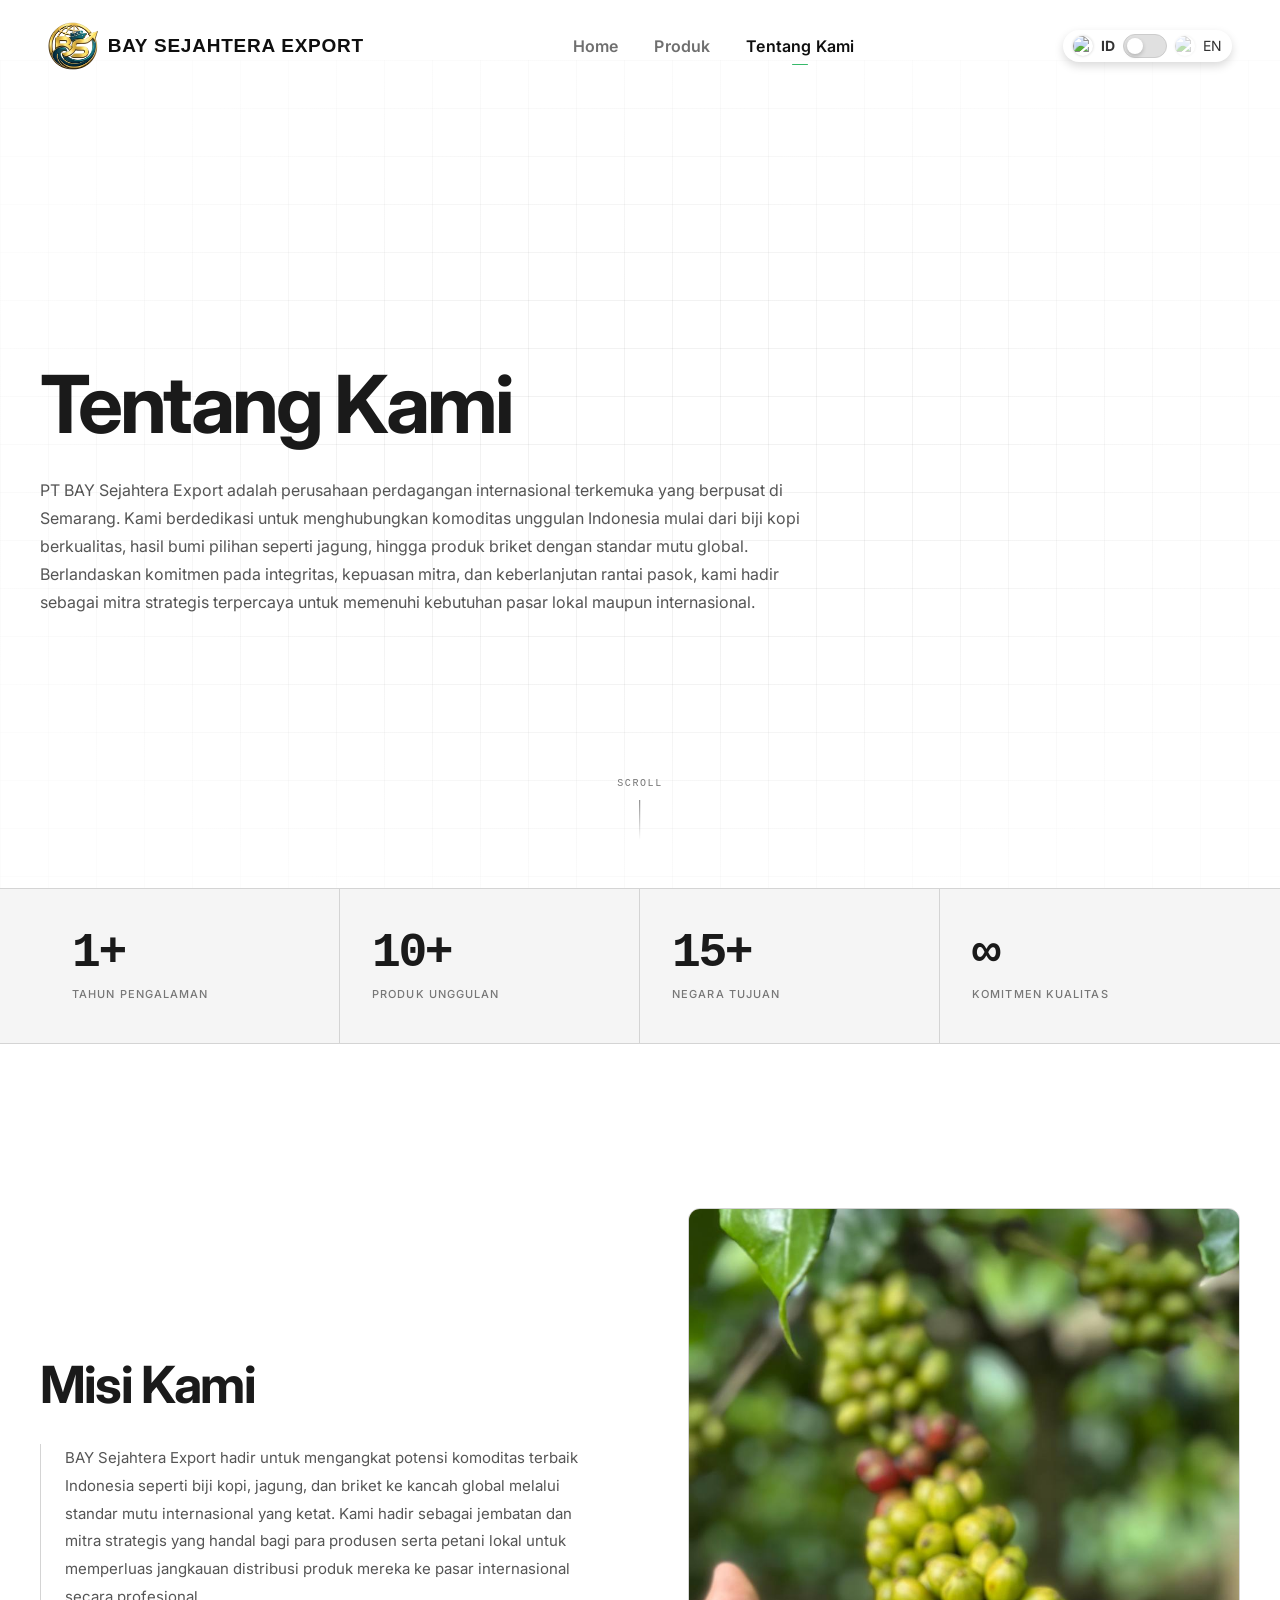
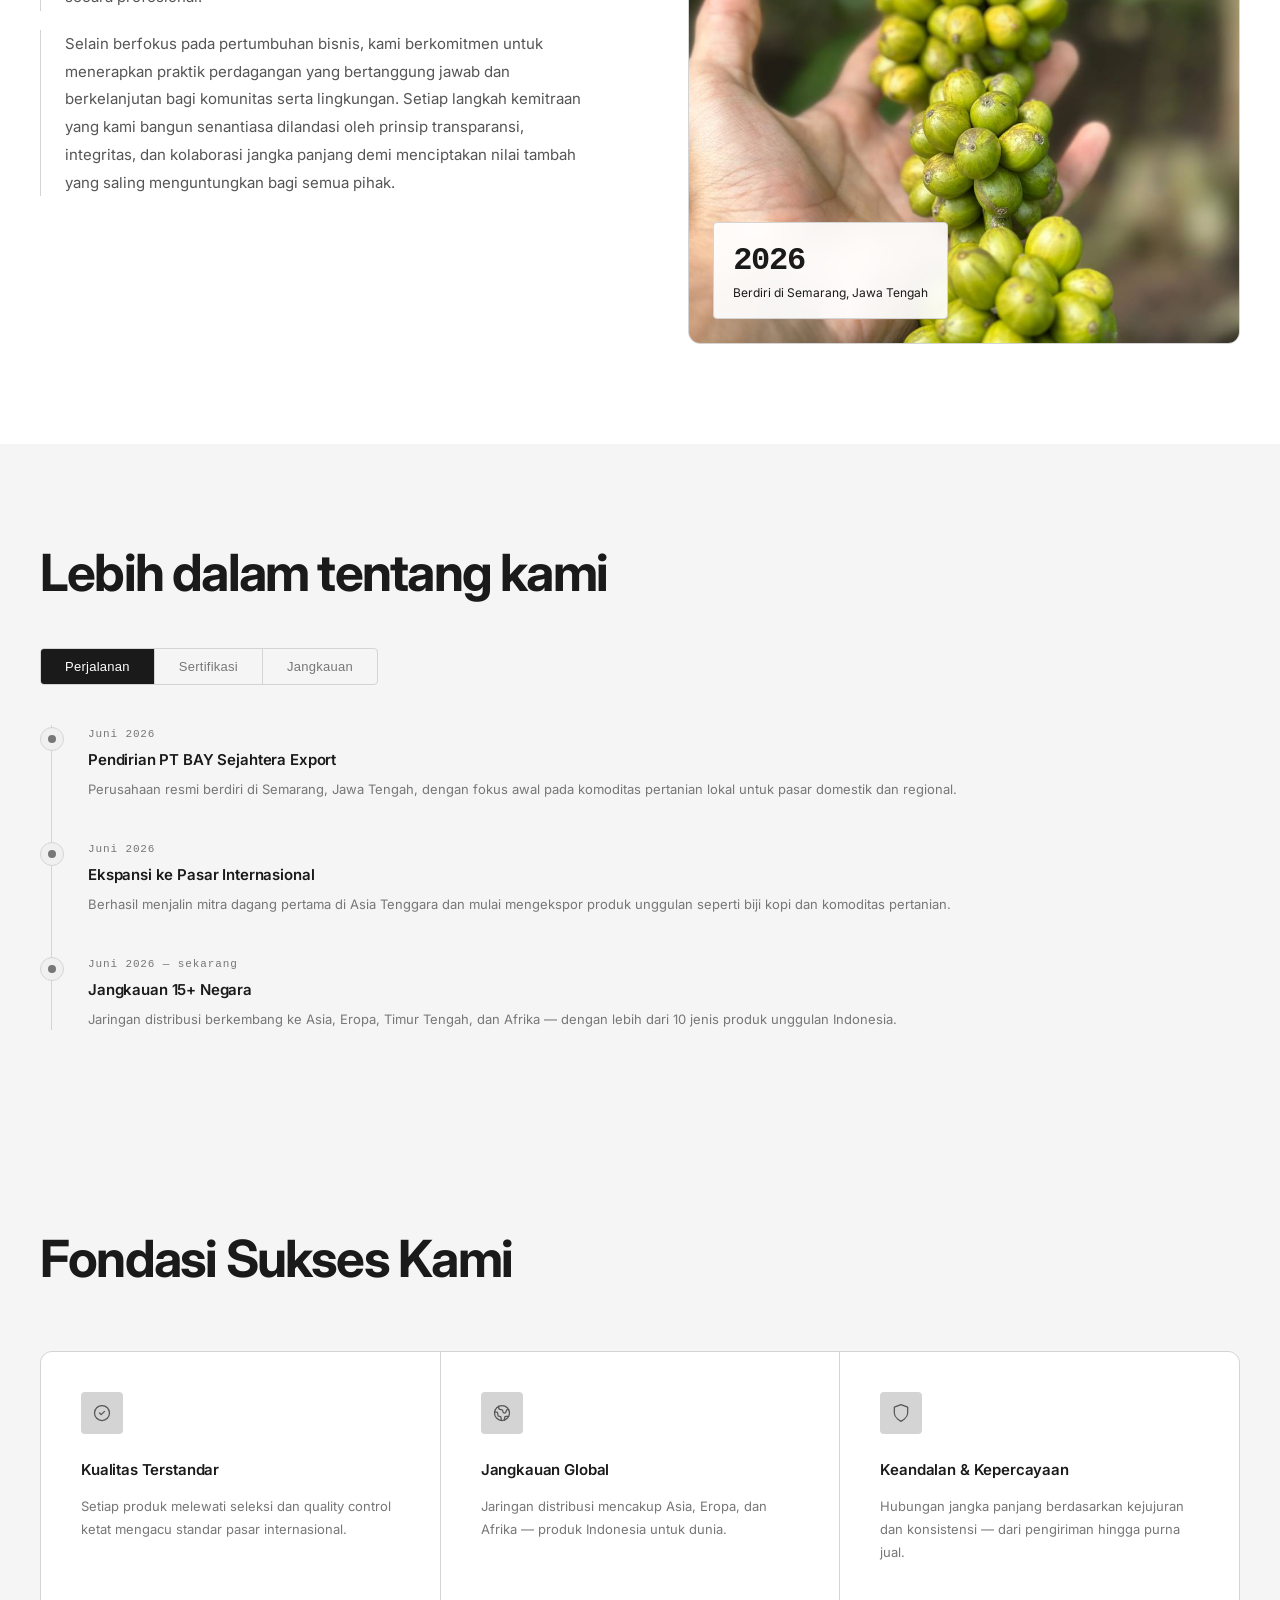
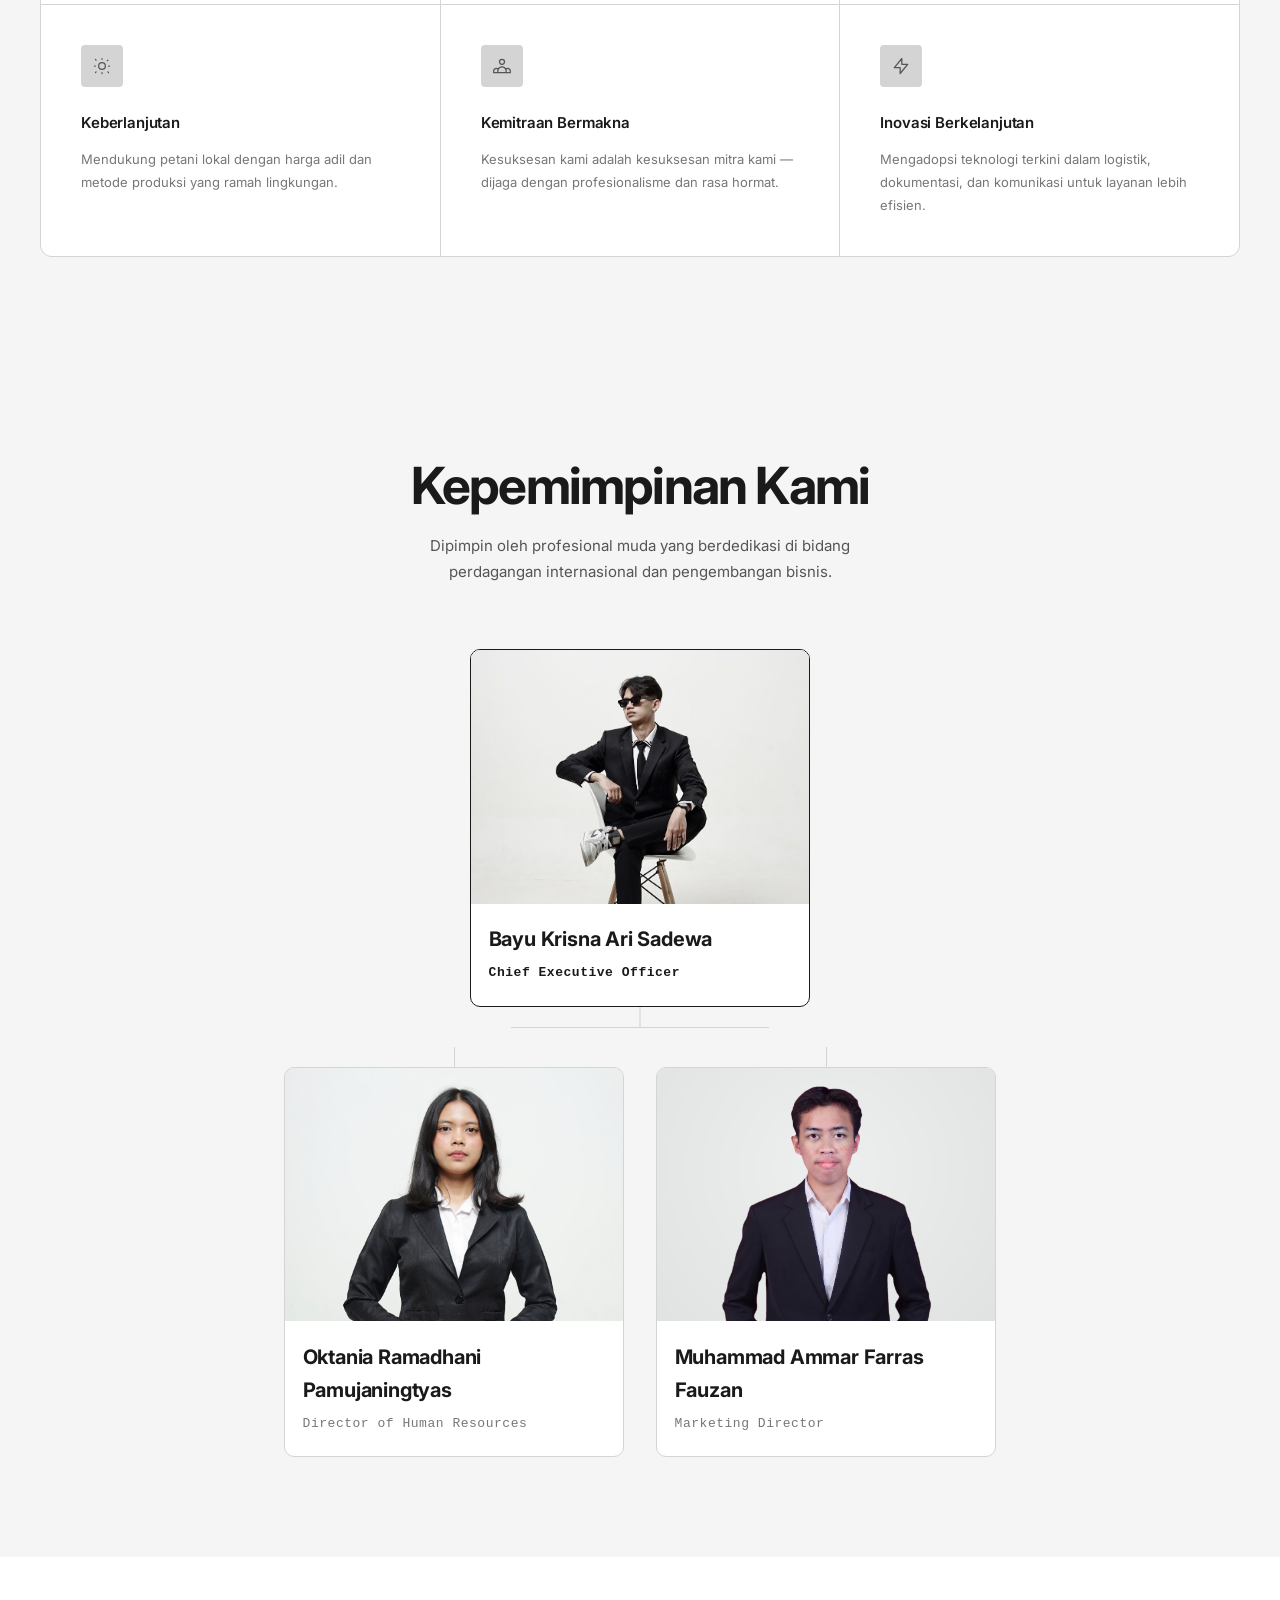
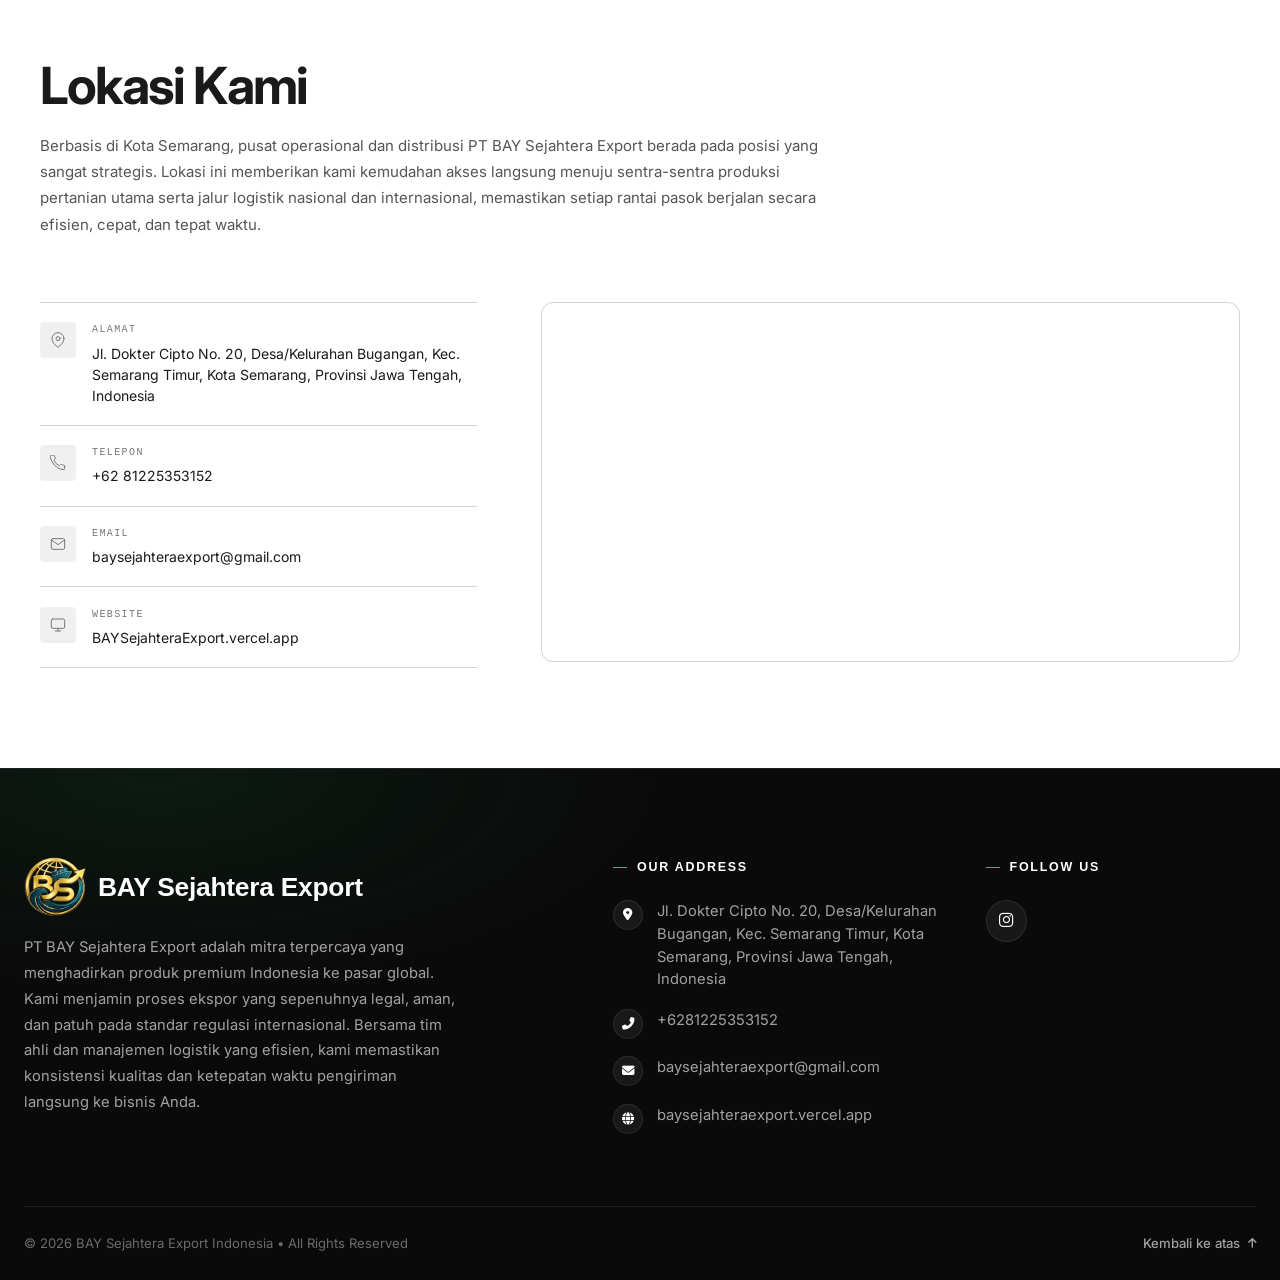
==== commit 17bf4681: "Update About.html" ====
--- a/BSE/About.html
+++ b/BSE/About.html
@@ -1459,11 +1459,11 @@
                     </li>
                     <li>
                         <span class="contact-icon"><i class="fas fa-envelope"></i></span>
-                        <a href="#">BAYSejahteraExport@gmail.com</a>
+                        <a href="#">baysejahteraexport@gmail.com</a>
                     </li>
                     <li>
                         <span class="contact-icon"><i class="fas fa-globe"></i></span>
-                        <a href="#" target="_blank">BAYSejahteraExport.vercel.app</a>
+                        <a href="#" target="_blank">baysejahteraexport.vercel.app</a>
                     </li>
                 </ul>
             </div>
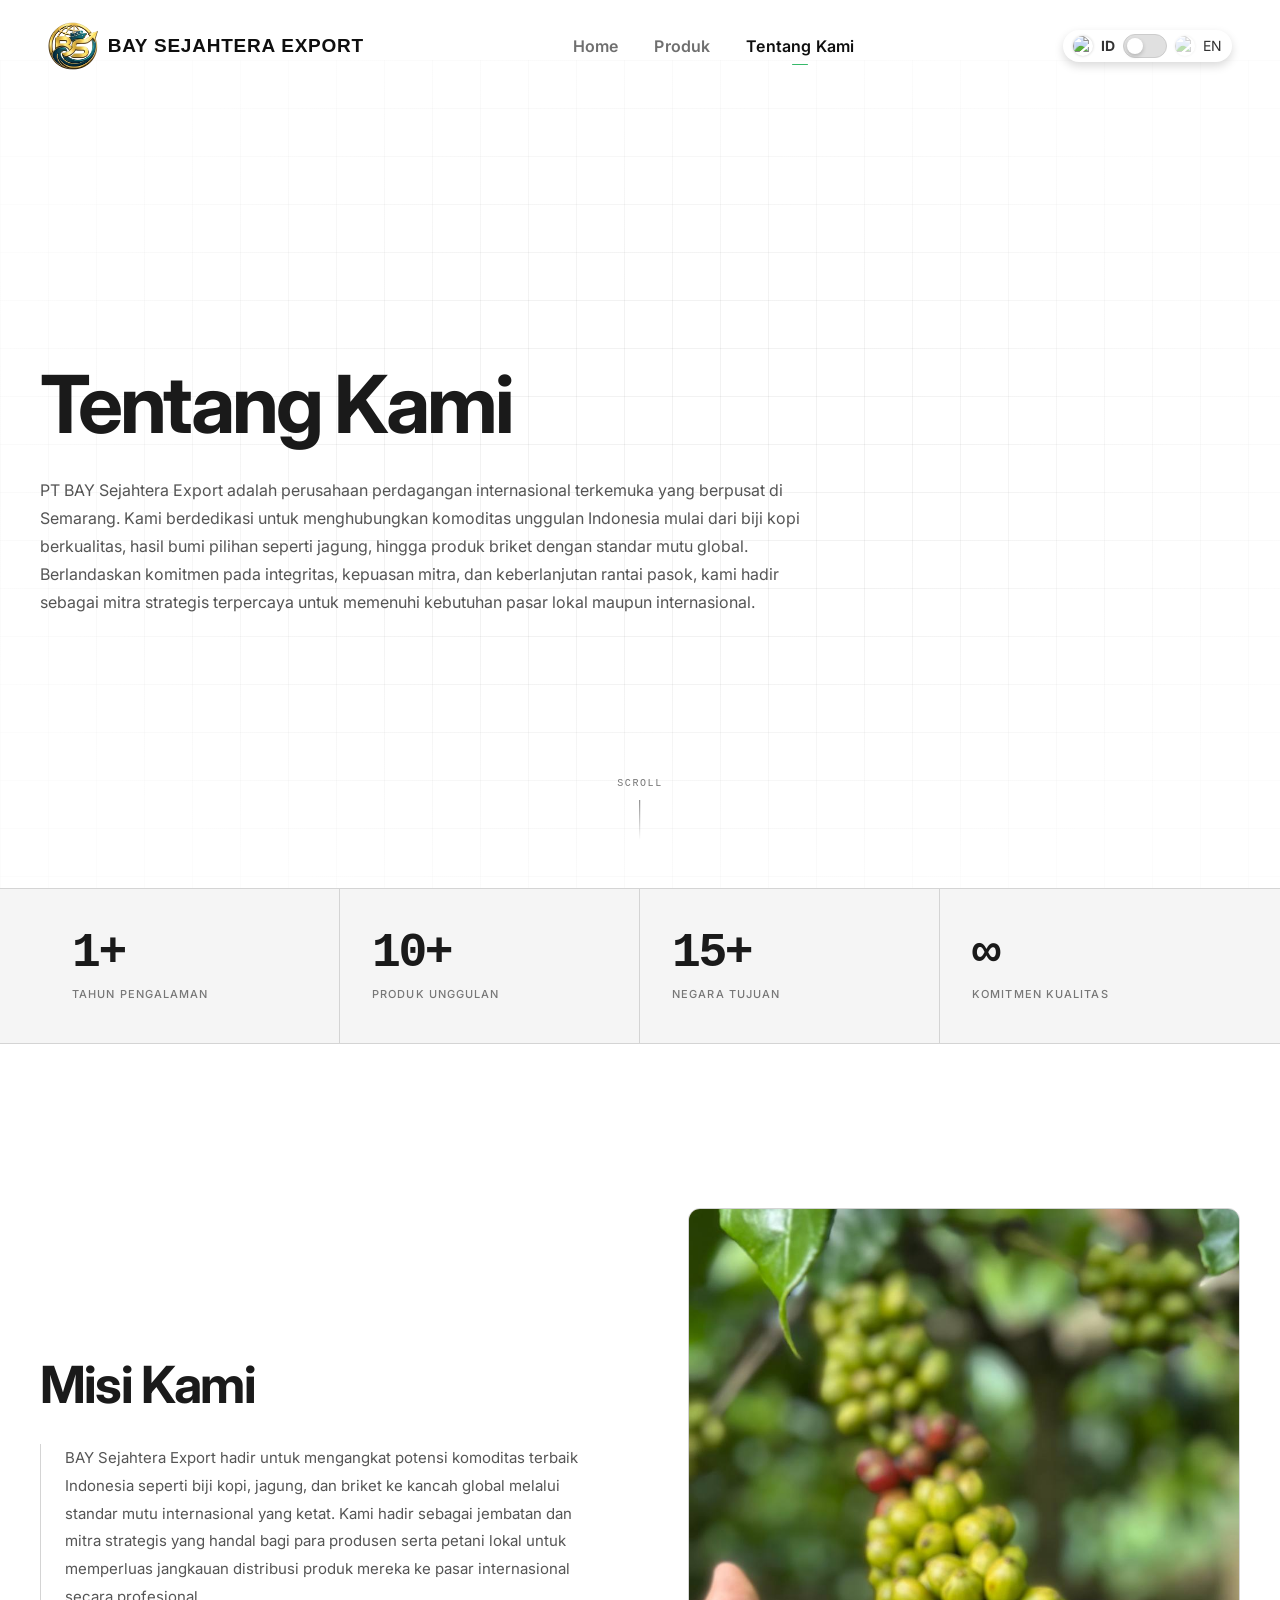
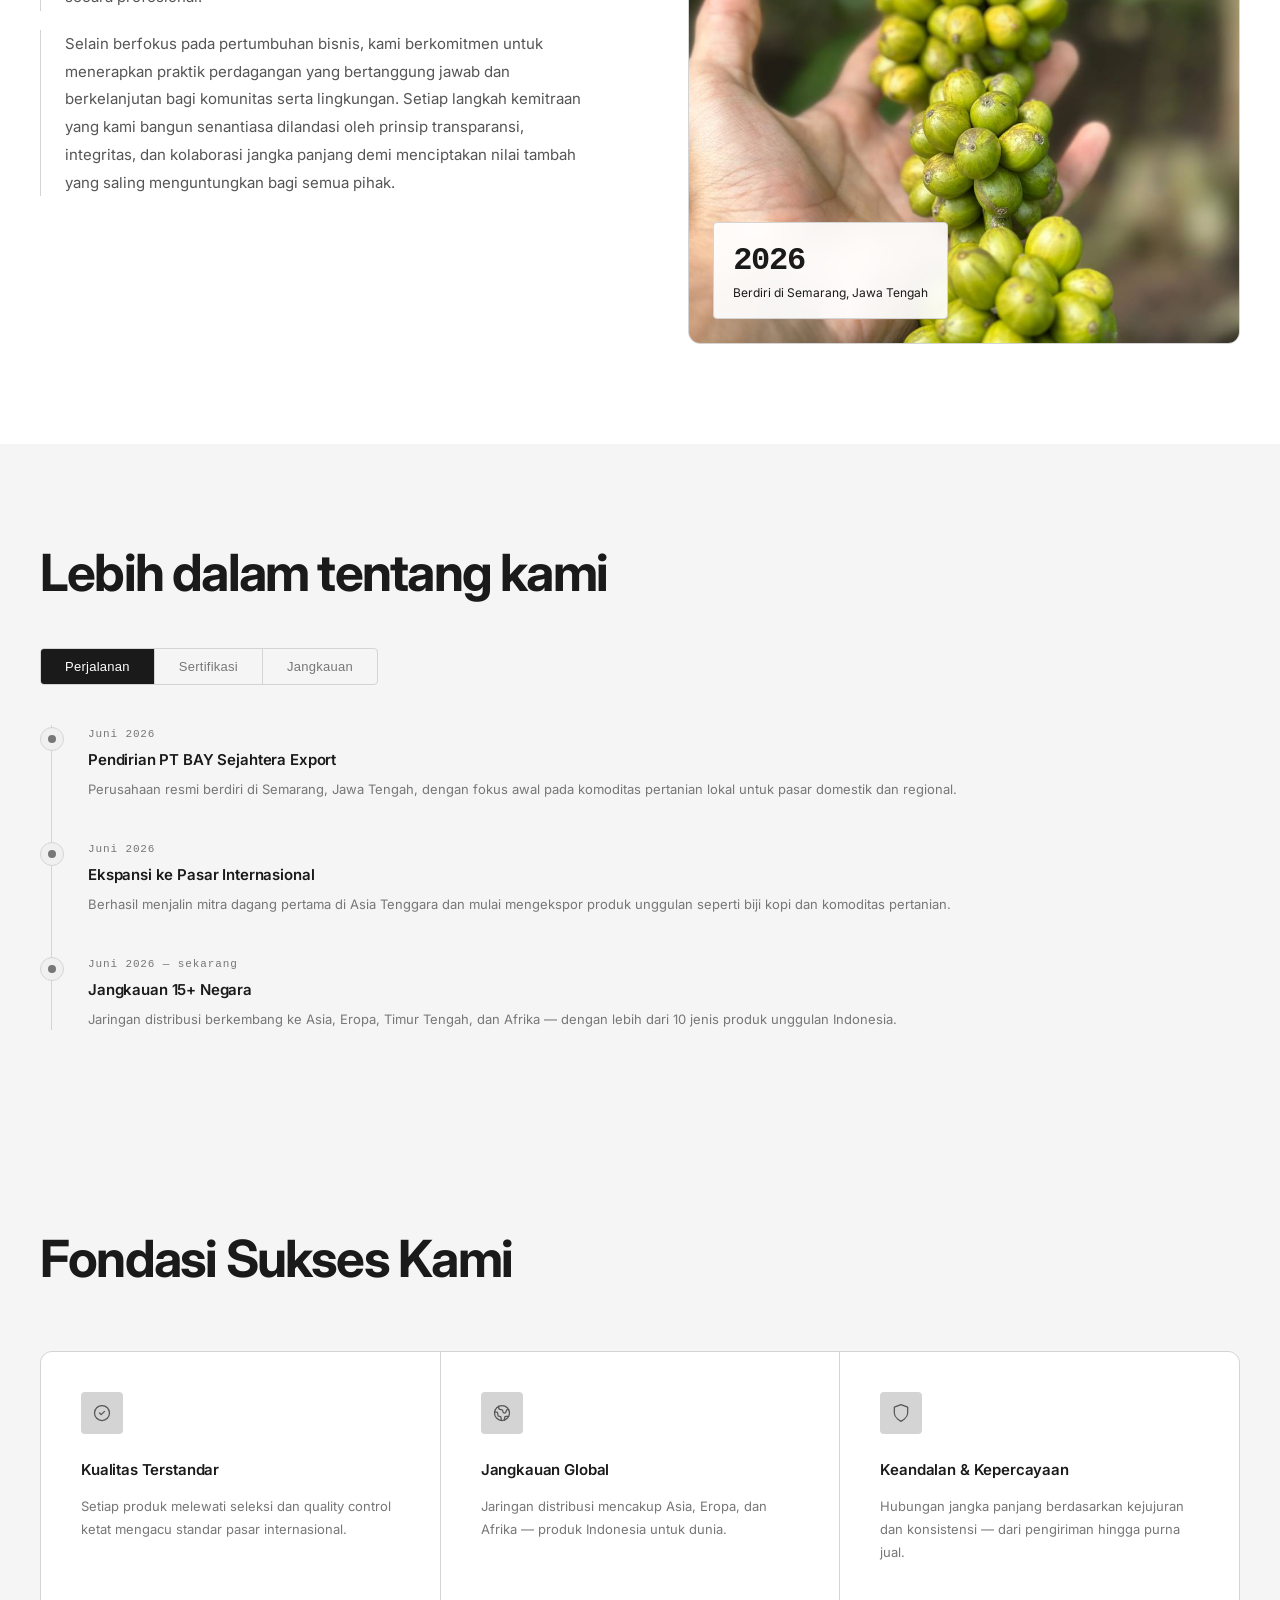
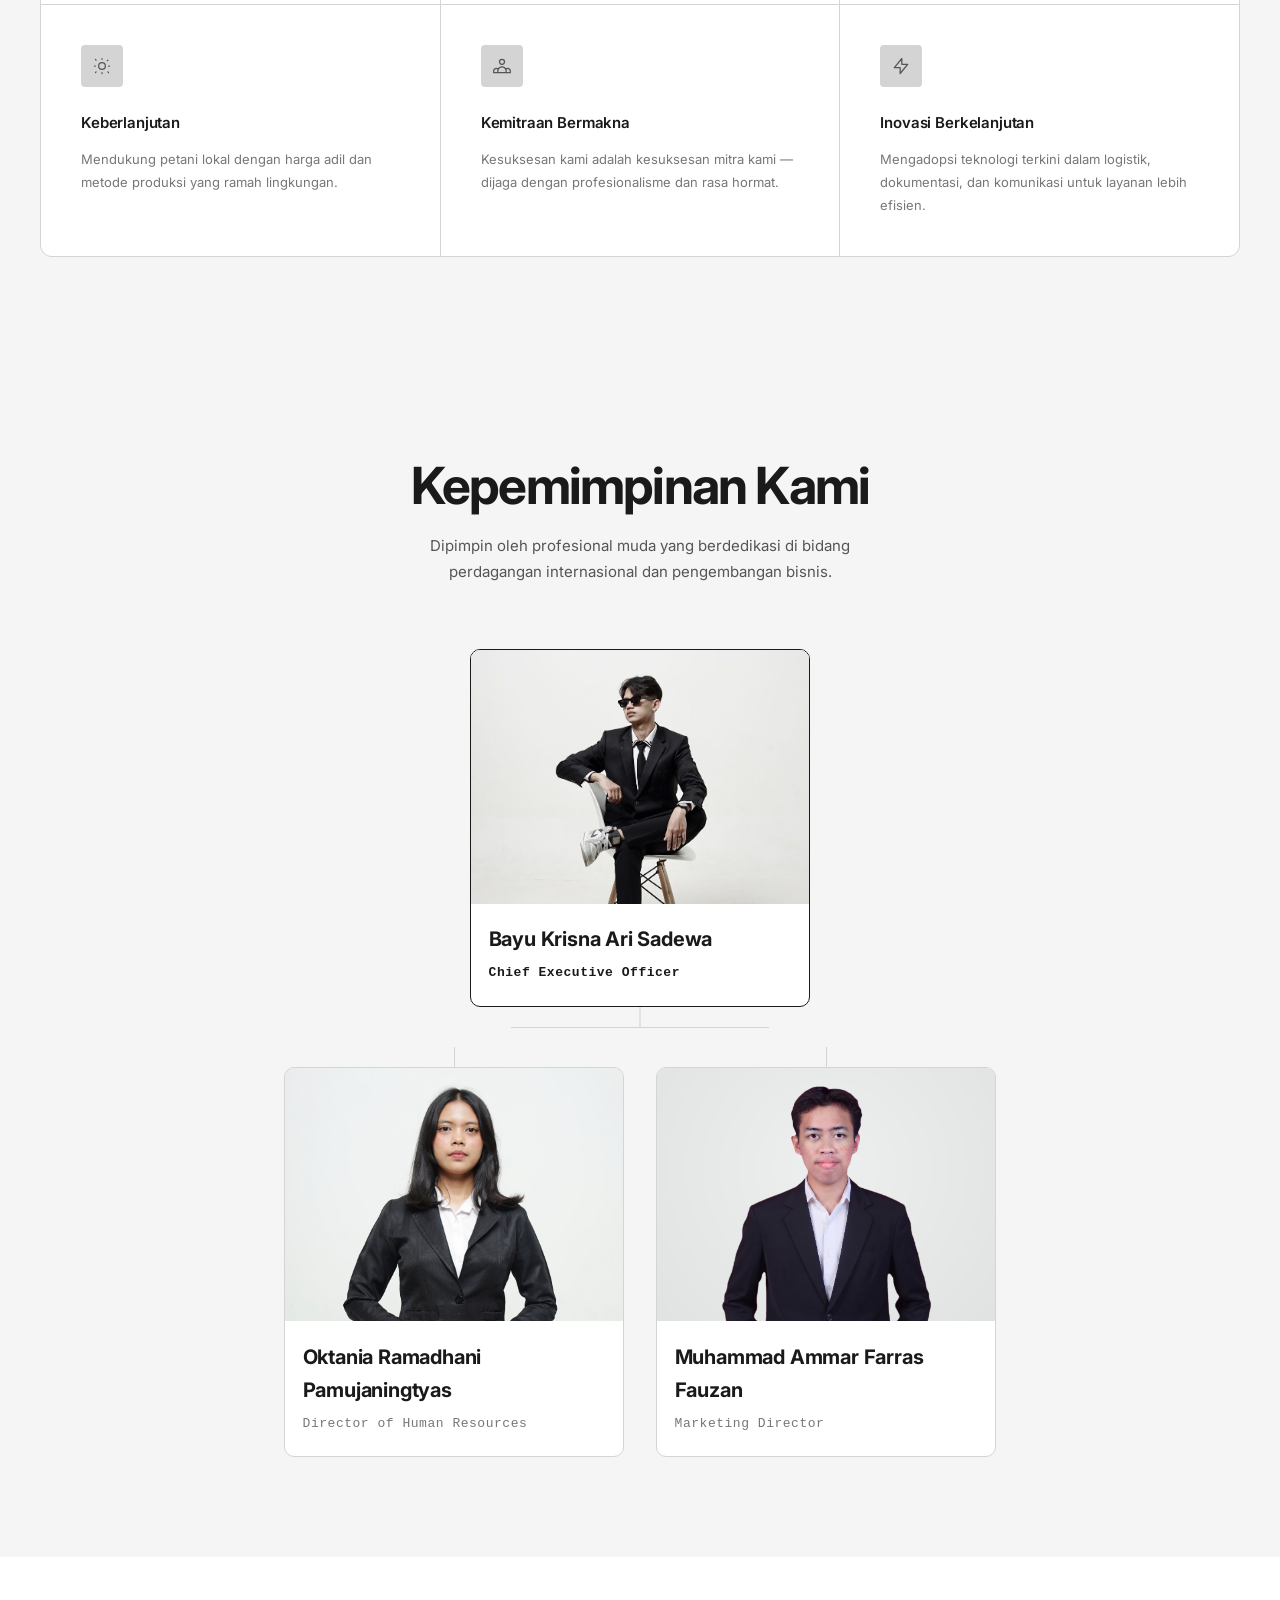
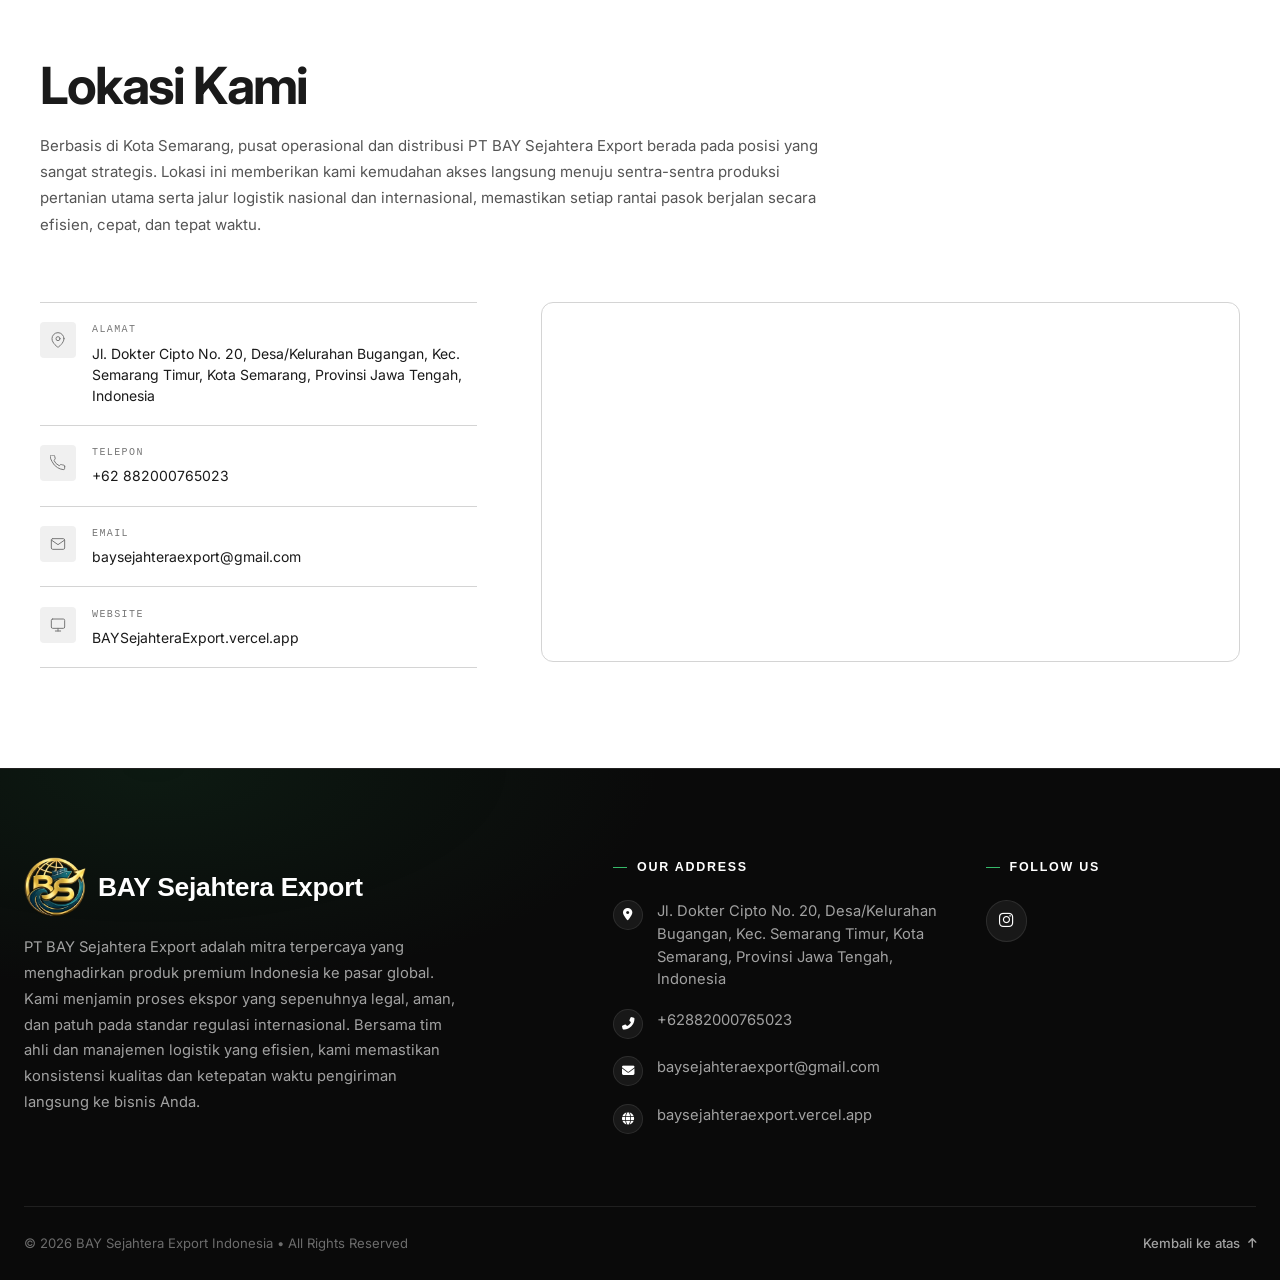
==== commit 78e824b9: "Update About.html" ====
--- a/BSE/About.html
+++ b/BSE/About.html
@@ -4,7 +4,8 @@
     <meta charset="UTF-8">
     <meta name="viewport" content="width=device-width, initial-scale=1.0">
     <title>Bay Sejahtera Export</title>
-    
+
+    <link rel="icon" type="image/png" href="/favicon.png" />
     <link rel="preconnect" href="https://fonts.googleapis.com">
     <link rel="preconnect" href="https://fonts.gstatic.com" crossorigin>
     <link href="https://fonts.googleapis.com/css2?family=Inter:wght@400;500;600;700&display=swap" rel="stylesheet">
@@ -1398,7 +1399,7 @@
           <div class="lokasi-detail-icon"><svg viewBox="0 0 24 24"><path d="M22 16.92v3a2 2 0 01-2.18 2 19.79 19.79 0 01-8.63-3.07A19.5 19.5 0 013.07 9.81a19.79 19.79 0 01-3.07-8.67A2 2 0 012 .18H5a2 2 0 012 1.72c.13.97.36 1.92.69 2.83a2 2 0 01-.45 2.11L5.91 8.1A16 16 0 0013.9 16.1l1.27-1.27a2 2 0 012.11-.45 12.84 12.84 0 002.83.69A2 2 0 0122 16.92z"/></svg></div>
           <div>
             <div class="lokasi-detail-label" data-id="Telepon" data-en="Phone">Telepon</div>
-            <div class="lokasi-detail-value">+62 81225353152</div>
+            <div class="lokasi-detail-value">+62 882000765023</div>
           </div>
         </div>
         <div class="lokasi-detail-item reveal reveal-delay-2">
@@ -1455,7 +1456,7 @@
                     </li>
                     <li>
                         <span class="contact-icon"><i class="fas fa-phone-alt"></i></span>
-                        <a href="tel:+628117033993">+6281225353152</a>
+                        <a href="tel:+628117033993">+62882000765023</a>
                     </li>
                     <li>
                         <span class="contact-icon"><i class="fas fa-envelope"></i></span>
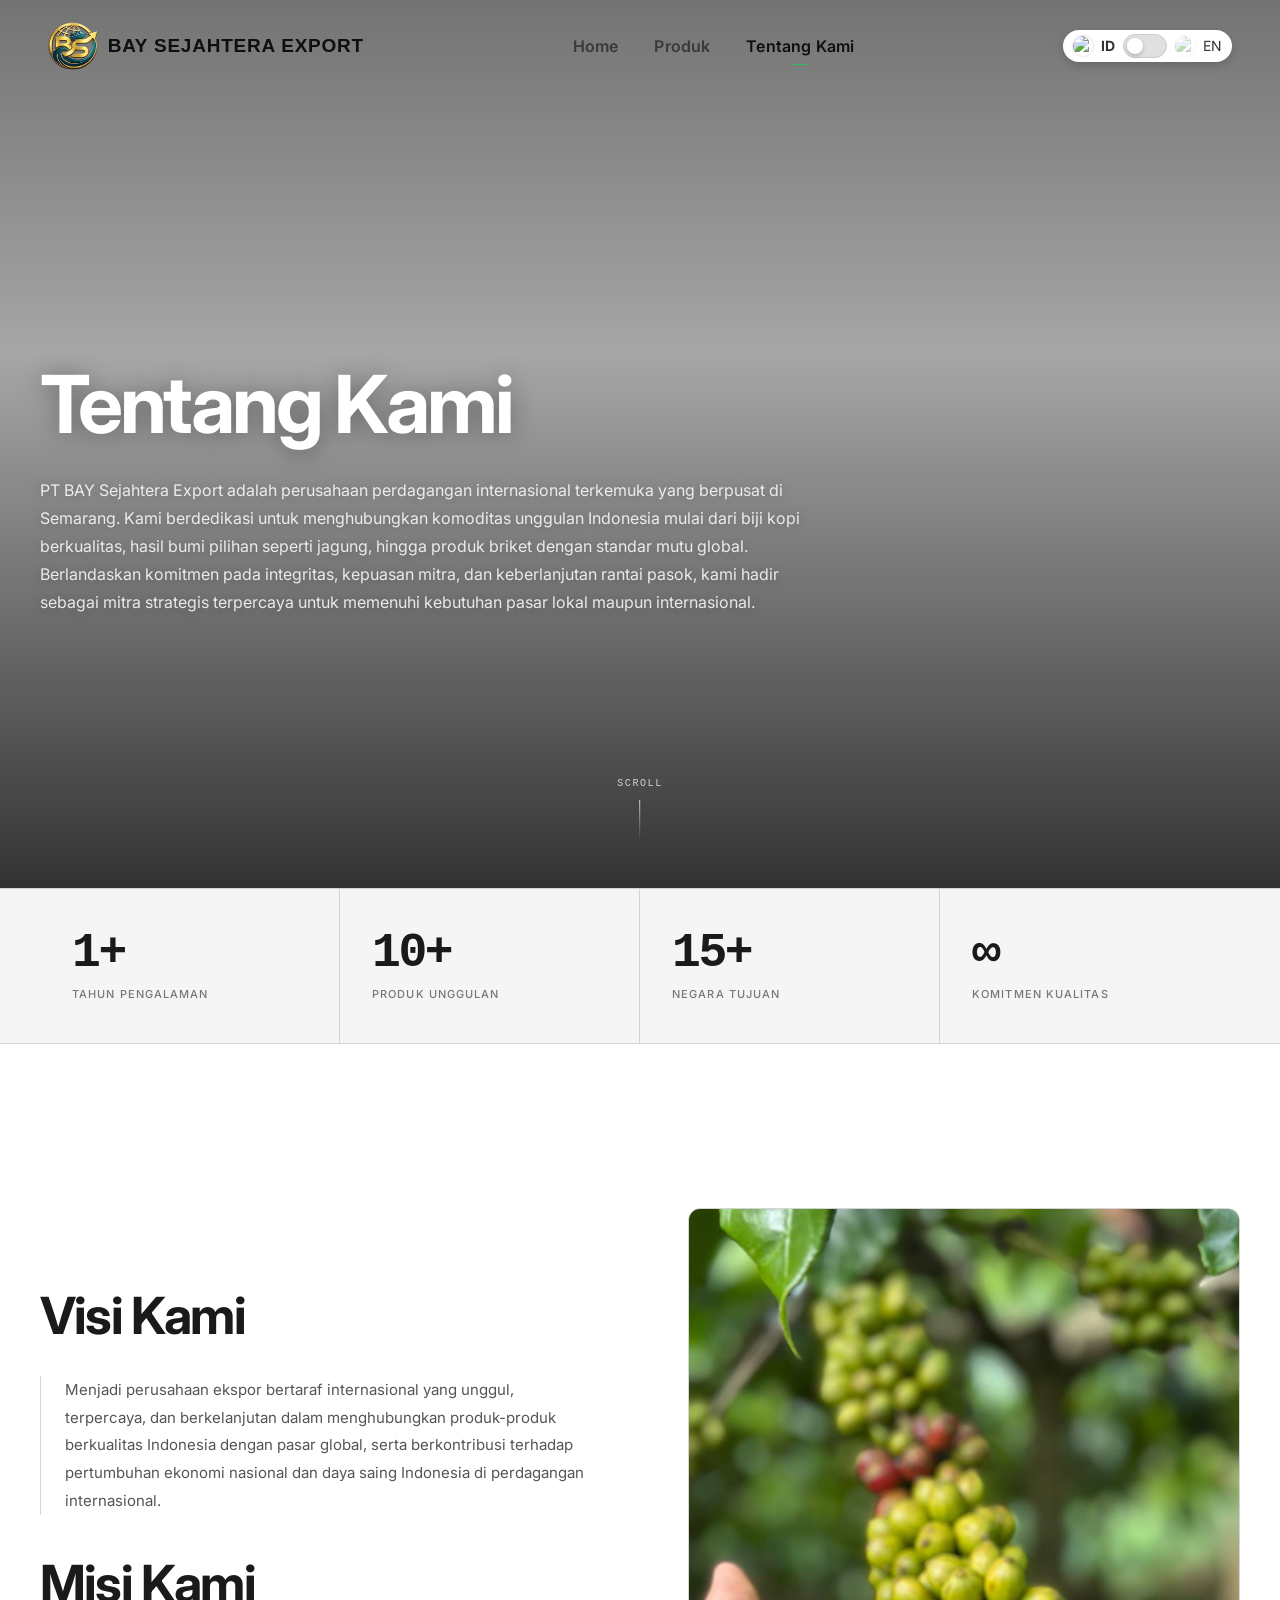
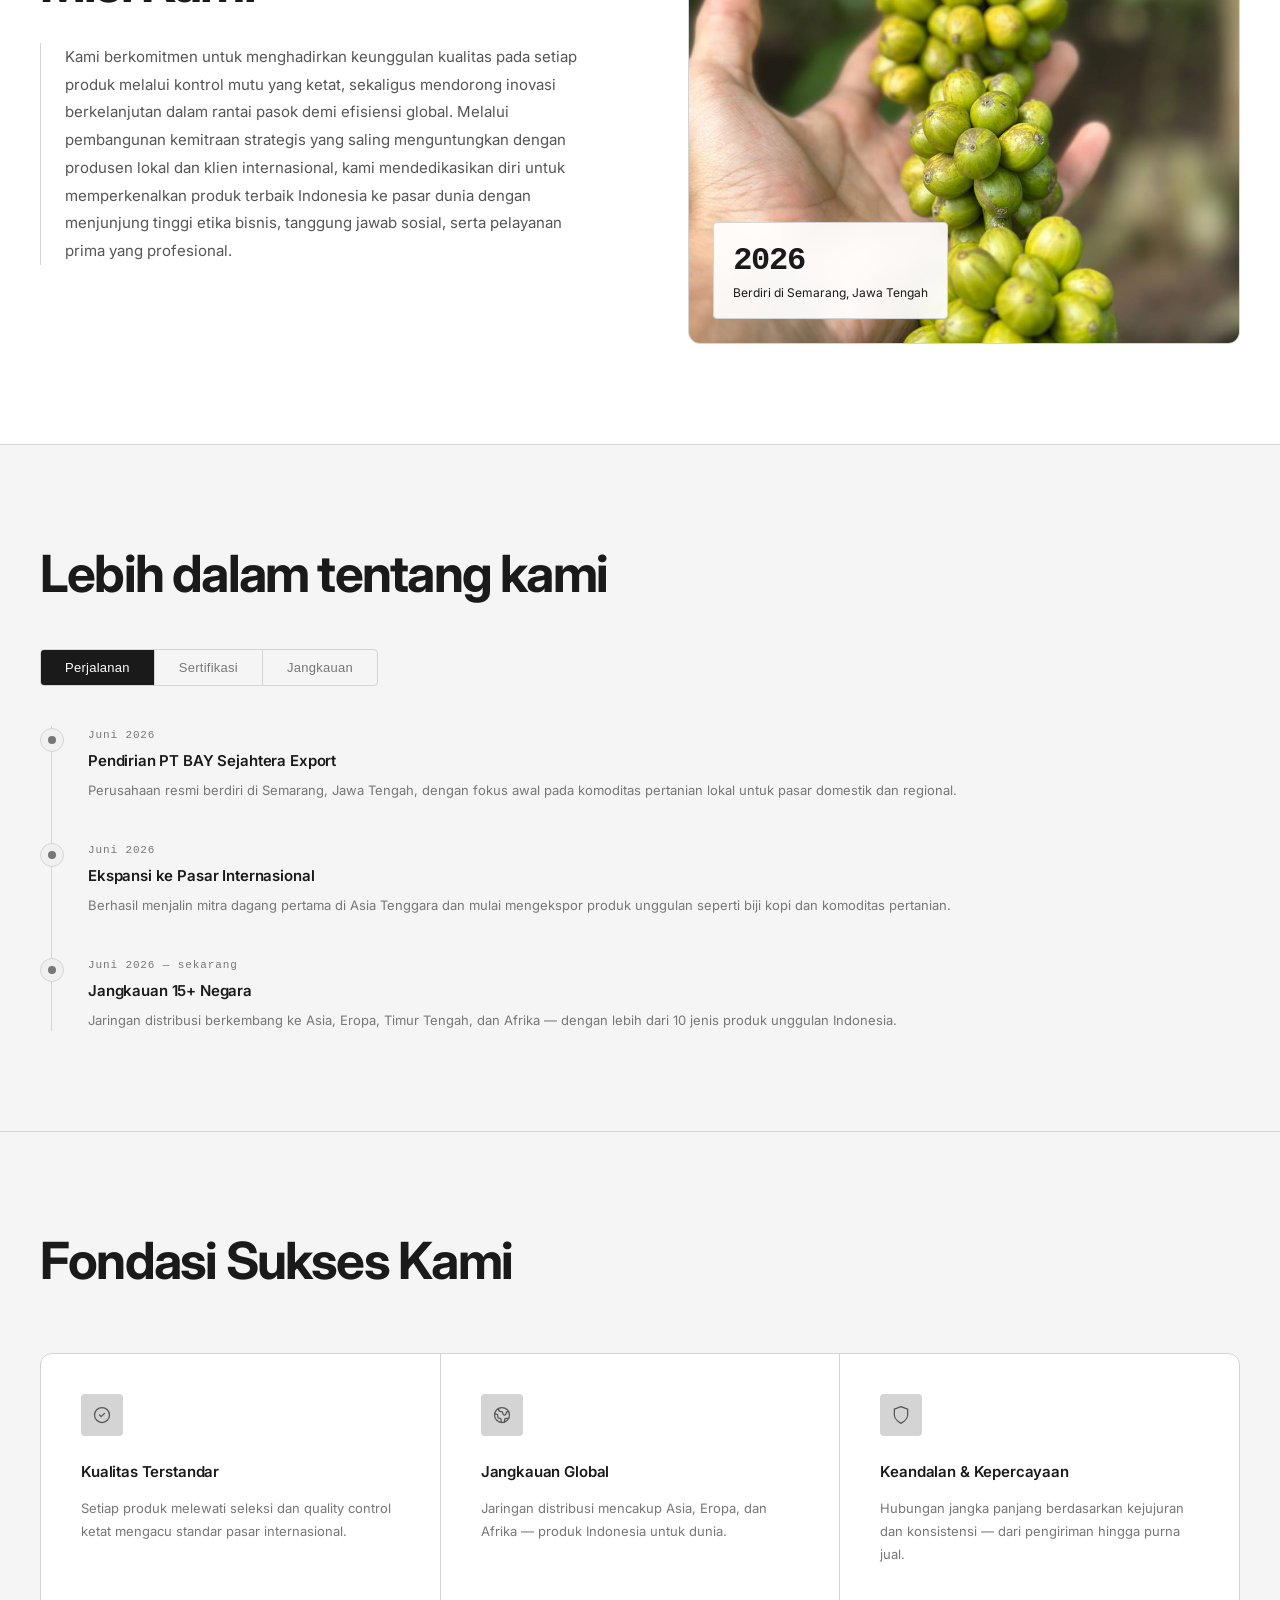
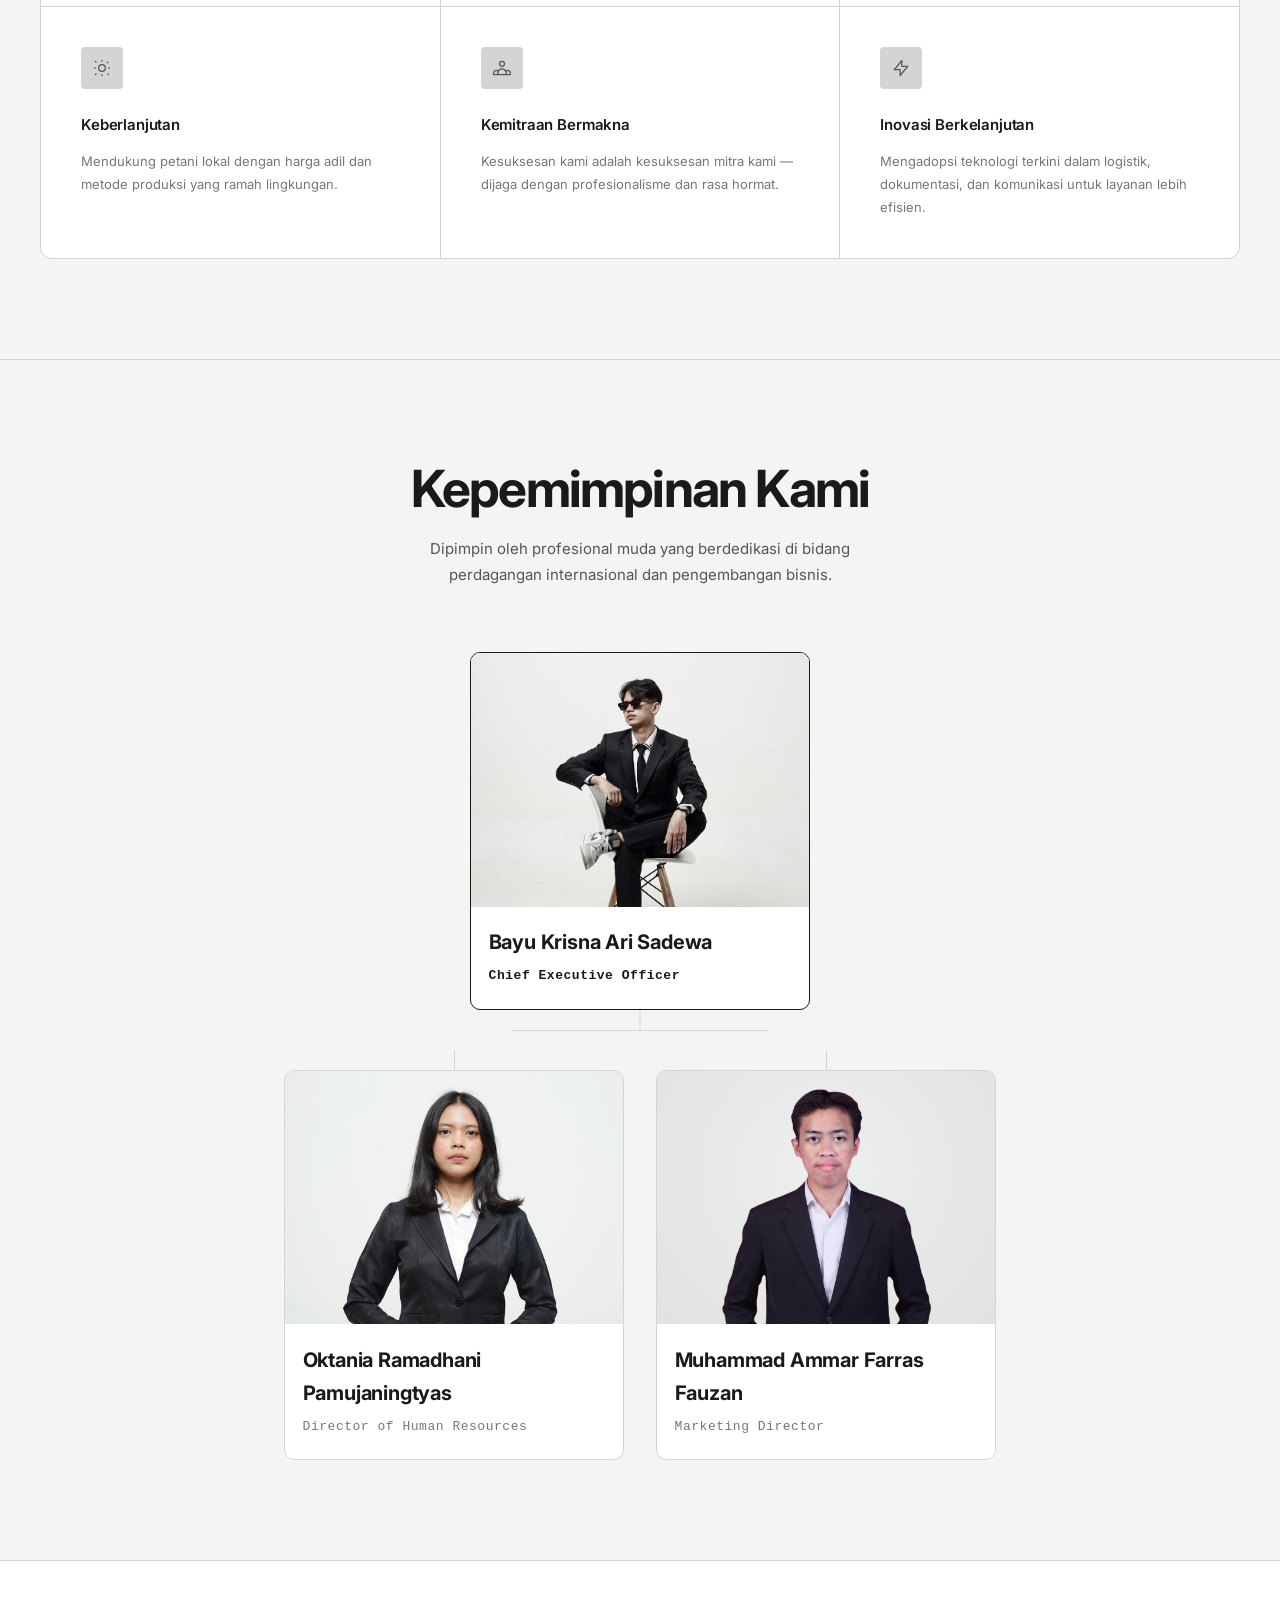
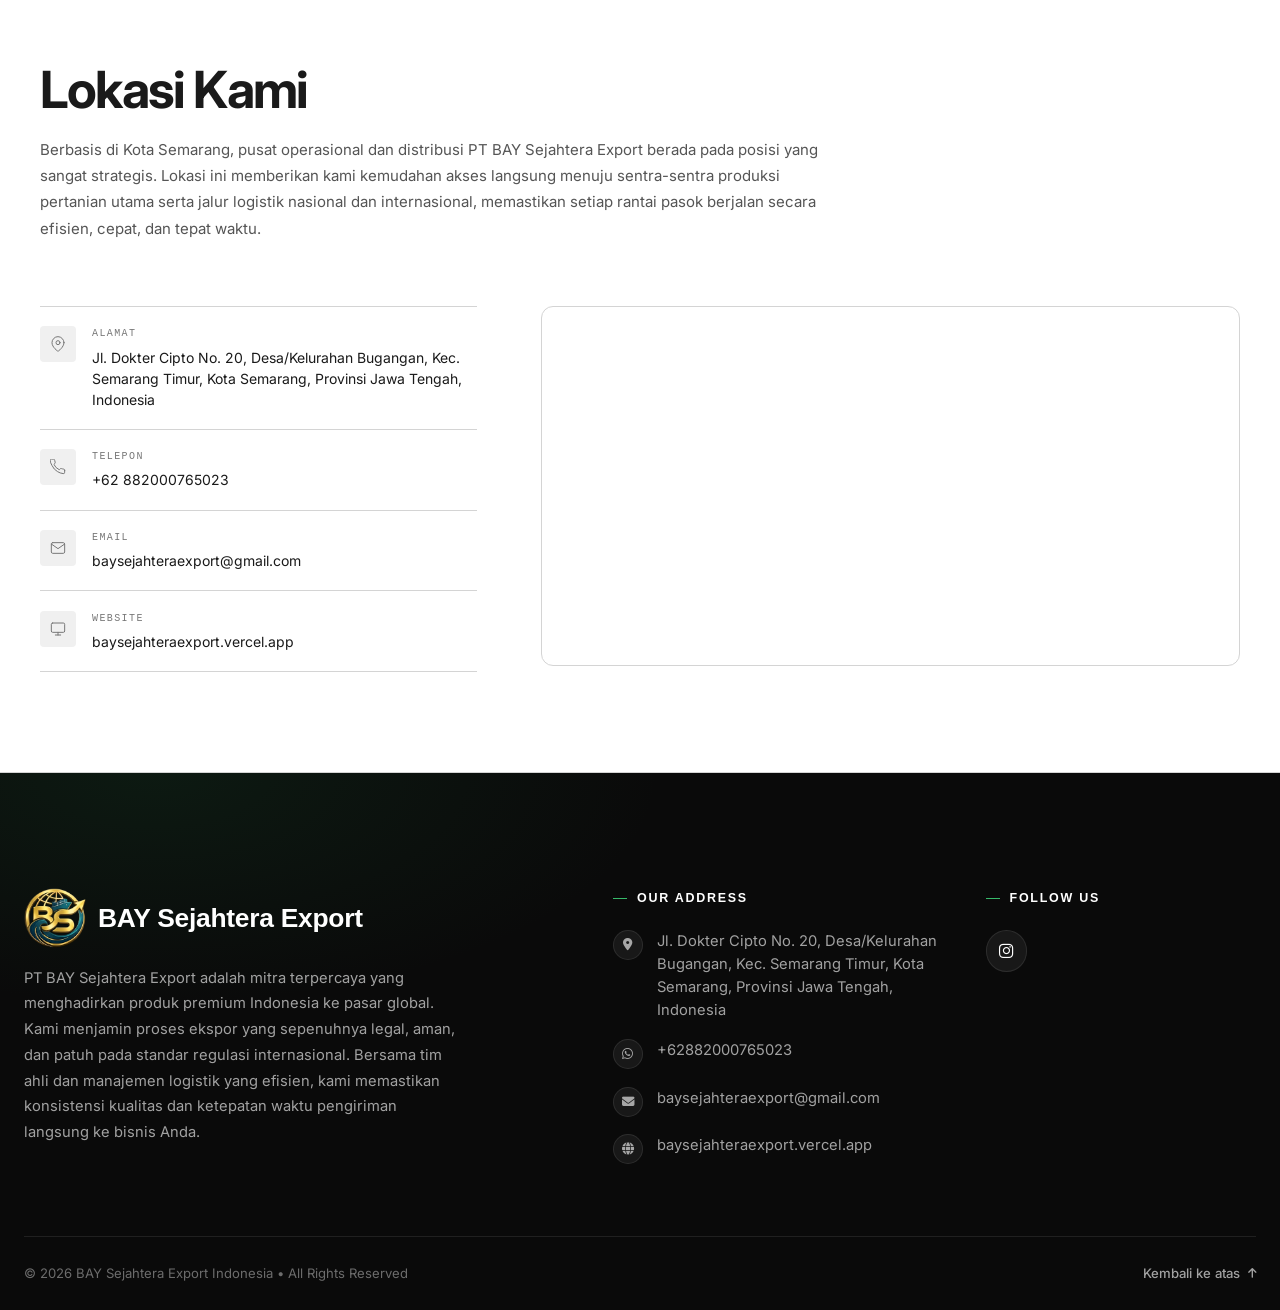
==== commit a538f770: "Update About.html" ====
--- a/BSE/About.html
+++ b/BSE/About.html
@@ -4,8 +4,7 @@
     <meta charset="UTF-8">
     <meta name="viewport" content="width=device-width, initial-scale=1.0">
     <title>Bay Sejahtera Export</title>
-
-    <link rel="icon" type="image/png" href="/favicon.png" />
+    
     <link rel="preconnect" href="https://fonts.googleapis.com">
     <link rel="preconnect" href="https://fonts.gstatic.com" crossorigin>
     <link href="https://fonts.googleapis.com/css2?family=Inter:wght@400;500;600;700&display=swap" rel="stylesheet">
@@ -50,27 +49,31 @@
 
 /* ─── HERO ─── */
 .hero {
-  margin-top: 60px;
-  min-height: 92vh;
+  margin-top: 0;
+  min-height: calc(92vh + 60px);
   display: flex;
   align-items: center;
   position: relative;
   overflow: hidden;
-  padding: 6rem 2rem 4rem;
+  padding: calc(6rem + 60px) 2rem 4rem;
+  background-image: url('hero-bg.jpg');
+  background-size: cover;
+  background-position: center 20%;
+  background-repeat: no-repeat;
 }
 .hero-grid-bg {
   position: absolute;
   inset: 0;
   background-image:
-    linear-gradient(rgba(0,0,0,0.05) 1px, transparent 1px),
-    linear-gradient(90deg, rgba(0,0,0,0.05) 1px, transparent 1px);
+    linear-gradient(rgba(255,255,255,0.06) 1px, transparent 1px),
+    linear-gradient(90deg, rgba(255,255,255,0.06) 1px, transparent 1px);
   background-size: 48px 48px;
   pointer-events: none;
 }
 .hero-vignette {
   position: absolute;
   inset: 0;
-  background: radial-gradient(ellipse at center, transparent 30%, rgba(255,255,255,0.8) 80%);
+  background: linear-gradient(180deg, rgba(0,0,0,0.55) 0%, rgba(0,0,0,0.35) 40%, rgba(0,0,0,0.8) 100%);
   pointer-events: none;
 }
 .hero-inner {
@@ -85,7 +88,7 @@
   font-size: 11px;
   letter-spacing: 0.18em;
   text-transform: uppercase;
-  color: var(--muted);
+  color: rgba(255,255,255,0.75);
   margin-bottom: 2rem;
   display: flex;
   align-items: center;
@@ -95,27 +98,29 @@
   content: '';
   display: block;
   width: 32px; height: 1px;
-  background: var(--muted);
+  background: rgba(255,255,255,0.75);
 }
 .hero h1 {
   font-size: clamp(3.2rem, 7vw, 7rem);
   font-weight: 700;
   line-height: 1.0;
-  color: var(--white);
+  color: #ffffff;
   letter-spacing: -0.04em;
   max-width: 800px;
   margin-bottom: 2rem;
+  text-shadow: 0 2px 24px rgba(0,0,0,0.35);
 }
 .hero h1 .word-outline {
-  -webkit-text-stroke: 1px #1a1a1a;
+  -webkit-text-stroke: 1px #ffffff;
   color: transparent;
 }
 .hero-sub {
   font-size: 16px;
-  color: var(--grey);
+  color: rgba(255,255,255,0.85);
   max-width: 780px;
   line-height: 1.75;
   font-weight: 400;
+  text-shadow: 0 1px 12px rgba(0,0,0,0.3);
 }
 .hero-scroll-hint {
   position: absolute;
@@ -130,14 +135,14 @@
   font-size: 10px;
   letter-spacing: 0.16em;
   text-transform: uppercase;
-  color: var(--muted);
+  color: rgba(255,255,255,0.75);
 }
 .hero-scroll-hint::after {
   content: '';
   display: block;
   width: 1px;
   height: 40px;
-  background: linear-gradient(to bottom, var(--muted), transparent);
+  background: linear-gradient(to bottom, rgba(255,255,255,0.75), transparent);
   animation: scrollPulse 2s ease-in-out infinite;
 }
 @keyframes scrollPulse {
@@ -192,6 +197,9 @@
 
 /* ─── SECTION COMMON ─── */
 section { padding: 100px 2rem; }
+/* garis pembatas atas & bawah antar section yang berurutan */
+section + section { border-top: 1px solid var(--border); }
+#footer { border-top: 1px solid var(--border); }
 .section-inner { max-width: 1200px; margin: 0 auto; }
 .section-label {
   font-family: 'Space Mono', monospace;
@@ -468,7 +476,21 @@
 }
 
 /* ─── TIM / ORG CHART ─── */
-.tim-section { background: #f5f5f5; }
+.tim-section {
+  background-color: #f5f5f5;
+  background-image: url('batik-outline-bw.png');
+  background-repeat: repeat;
+  background-size: 420px auto;
+  position: relative;
+}
+.tim-section::before {
+  content: '';
+  position: absolute;
+  inset: 0;
+  background: rgba(245, 245, 245, 0.75);
+  pointer-events: none;
+}
+.tim-section .section-inner { position: relative; z-index: 1; }
 
 /* Tree container */
 .org-tree {
@@ -902,121 +924,6 @@
   letter-spacing: 0.02em;
 }
 .btn-outline:hover { border-color: #ffffff; background: rgba(255,255,255,0.08); }
-
-/* ══════════════════════════════════════════════════════════
-   RESPONSIVE — konten halaman About saja.
-   Navbar & Footer sengaja TIDAK disentuh (sudah diatur di file terpisah).
-   ══════════════════════════════════════════════════════════ */
-
-/* ─── TABLET (≤1024px) ─── */
-@media (max-width: 1024px) {
-  section { padding: 80px 2rem; }
-
-  .misi-grid { gap: 3rem; }
-
-  .nilai-grid { grid-template-columns: repeat(2, 1fr); }
-
-  .lokasi-inner { grid-template-columns: 1fr; gap: 2.5rem; }
-  .lokasi-map { height: 320px; }
-
-  .tim-card, .tim-card.ceo-card { width: 300px; }
-}
-
-/* ─── MOBILE (≤768px) ─── */
-@media (max-width: 768px) {
-  section { padding: 60px 1.25rem; }
-  .section-inner { max-width: 100%; }
-  .section-desc { max-width: 100%; }
-
-  /* HERO */
-  .hero {
-    margin-top: 0;
-    min-height: auto;
-    padding: 7rem 1.25rem 3rem;
-    text-align: left;
-  }
-  .hero h1,
-  .hero h1[style] {
-    font-size: clamp(2.2rem, 11vw, 3.2rem) !important;
-    max-width: 100%;
-  }
-  .hero-sub { font-size: 15px; max-width: 100%; }
-  .hero-scroll-hint { display: none; }
-
-  /* STATS */
-  .stats-inner { grid-template-columns: repeat(2, 1fr); }
-  .stat-item {
-    padding: 1.75rem 1.25rem;
-    border-right: 1px solid var(--border);
-  }
-  .stat-item:nth-child(2n) { border-right: none; }
-  .stat-item:nth-child(1), .stat-item:nth-child(2) { border-bottom: 1px solid var(--border); }
-  .stat-num { font-size: 2.2rem; }
-
-  /* MISI */
-  .misi-grid { grid-template-columns: 1fr; gap: 2.5rem; margin-top: 2.5rem; }
-  .misi-img-wrap { position: static; order: -1; }
-
-  /* NILAI */
-  .nilai-header { flex-direction: column; align-items: flex-start; gap: 1rem; margin-bottom: 2.5rem; }
-  .nilai-grid { grid-template-columns: 1fr; }
-  .nilai-card { padding: 2rem; }
-
-  /* PASAR */
-  .pasar-grid { grid-template-columns: 1fr; margin-top: 2.5rem; gap: 1.25rem; }
-  .pasar-card { padding: 2rem; }
-
-  /* TABS / TIMELINE / SERTIFIKASI */
-  .tabs-nav { width: 100%; overflow-x: auto; margin-top: 2rem; }
-  .tab-btn { flex: 1; padding: 10px 14px; white-space: nowrap; }
-  .cert-list { grid-template-columns: 1fr; }
-  .cert-item { padding: 1.4rem 1.5rem; }
-
-  /* TIM / ORG CHART */
-  .org-tree { margin-top: 2.5rem; }
-  .org-level, .org-children-wrap {
-    flex-direction: column;
-    align-items: center;
-    gap: 2rem;
-  }
-  .org-h-line { display: none; }
-  .org-connector-branch, .org-child-col .org-connector-down { height: 24px; }
-  .tim-card, .tim-card.ceo-card { width: 100%; max-width: 340px; }
-
-  /* LOKASI */
-  .lokasi-inner { margin-top: 2.5rem; }
-  .lokasi-map { height: 280px; }
-
-  /* CTA */
-  .cta-section { padding: 70px 1.25rem; }
-  .cta-buttons { flex-direction: column; align-items: stretch; }
-  .btn-primary, .btn-outline { text-align: center; }
-}
-
-/* ─── SMALL MOBILE (≤480px) ─── */
-@media (max-width: 480px) {
-  .hero { padding-top: 6.5rem; }
-  .hero h1, .hero h1[style] { font-size: clamp(1.9rem, 12vw, 2.4rem) !important; }
-  .hero-sub { font-size: 14px; }
-
-  .stats-inner { grid-template-columns: repeat(2, 1fr); }
-  .stat-item { padding: 1.5rem 1rem; }
-  .stat-num { font-size: 1.9rem; }
-
-  .section-title { font-size: clamp(1.6rem, 7vw, 2rem); }
-
-  .misi-text p { padding-left: 1rem; font-size: 14px; }
-
-  .nilai-card, .pasar-card { padding: 1.5rem; }
-
-  .tim-card, .tim-card.ceo-card { max-width: 100%; }
-  .tim-info { padding: 1rem; }
-
-  .lokasi-detail-value { font-size: 13px; }
-
-  .cta-title { font-size: clamp(1.7rem, 8vw, 2.2rem); }
-  .cta-desc { font-size: 14px; }
-}
 </style>
 </head>
 <body>
@@ -1067,7 +974,7 @@
 <nav class="navbar" id="navbar">
     <div class="nav-container">
         <div class="nav-left">
-          <a href="index.html">
+          <a href="#hero">
             <img src="logou.png" alt="Logo" class="logo-img" onerror="this.style.display='none'">
           </a>
           <span class="nav-logo">BAY SEJAHTERA EXPORT</span>
@@ -1092,26 +999,12 @@
                 <img src="https://flagcdn.com/w40/gb.png" class="flag-icon" alt="EN">
                 <span class="lang-label">EN</span>
             </div>
-
-            <button class="hamburger" id="hamburger" aria-label="Buka menu" aria-expanded="false" aria-controls="mobileMenu">
-                <span class="ham-bar"></span>
-                <span class="ham-bar"></span>
-                <span class="ham-bar"></span>
-            </button>
-        </div>
-    </div>
-
-    <div class="nav-drawer" id="mobileMenu">
-        <ul class="drawer-menu">
-            <li><a href="index.html" class="drawer-link" data-id="Home" data-en="Home">Home</a></li>
-            <li><a href="produk.html" class="drawer-link" data-id="Produk" data-en="Products">Produk</a></li>
-            <li><a href="About.html" class="drawer-link" data-id="Tentang Kami" data-en="About Us">About Us</a></li>
-        </ul>
+        </div>
     </div>
 </nav>
 <!-- HERO -->
 <section class="hero" id="hero">
-  <div class="hero-grid-bg"></div>
+  <!-- <div class="hero-grid-bg"></div> -->
   <div class="hero-vignette"></div>
   <div class="hero-inner">
     <!-- <div class="hero-eyebrow">Berdiri sejak Oktober 2023</div> -->
@@ -1149,9 +1042,11 @@
     <!-- <div class="section-label reveal">Misi Kami</div> -->
     <div class="misi-grid">
       <div class="misi-text">
+        <div class="section-title reveal" data-id="Visi Kami" data-en="Our Vision">Visi Kami</div>
+        <p class="reveal" style="margin-top:2rem; margin-bottom:2.5rem;" data-id="Menjadi perusahaan ekspor bertaraf internasional yang unggul, terpercaya, dan berkelanjutan dalam menghubungkan produk-produk berkualitas Indonesia dengan pasar global, serta berkontribusi terhadap pertumbuhan ekonomi nasional dan daya saing Indonesia di perdagangan internasional." data-en="To become a leading, trusted, and sustainable international standard export company that connects high-quality Indonesian products with global markets, while contributing to national economic growth and Indonesia's competitiveness in international trade.">Menjadi perusahaan ekspor bertaraf internasional yang unggul, terpercaya, dan berkelanjutan dalam menghubungkan produk-produk berkualitas Indonesia dengan pasar global, serta berkontribusi terhadap pertumbuhan ekonomi nasional dan daya saing Indonesia di perdagangan internasional.</p>
+
         <div class="section-title reveal" data-id="Misi Kami" data-en="Our Mission">Misi Kami</div>
-        <p class="reveal reveal-delay-1" style="margin-top:2rem;" data-id="BAY Sejahtera Export hadir untuk mengangkat potensi komoditas terbaik Indonesia seperti biji kopi, jagung, dan briket ke kancah global melalui standar mutu internasional yang ketat. Kami hadir sebagai jembatan dan mitra strategis yang handal bagi para produsen serta petani lokal untuk memperluas jangkauan distribusi produk mereka ke pasar internasional secara profesional." data-en="BAY Sejahtera Export is dedicated to showcasing Indonesia's finest commodities such as coffee beans, corn, and briquettes on the global stage by adhering to rigorous international quality standards. We serve as a reliable bridge and strategic partner, enabling local producers and farmers to professionally expand their product distribution into international markets.">BAY Sejahtera Export lahir dari keyakinan bahwa produk-produk Indonesia memiliki nilai dan potensi yang layak diakui dunia. Kami hadir sebagai mitra terpercaya bagi petani, produsen, dan pelaku usaha lokal yang ingin memperluas jangkauan mereka.</p>
-        <p class="reveal reveal-delay-2" data-id="Selain berfokus pada pertumbuhan bisnis, kami berkomitmen untuk menerapkan praktik perdagangan yang bertanggung jawab dan berkelanjutan bagi komunitas serta lingkungan. Setiap langkah kemitraan yang kami bangun senantiasa dilandasi oleh prinsip transparansi, integritas, dan kolaborasi jangka panjang demi menciptakan nilai tambah yang saling menguntungkan bagi semua pihak." data-en="Beyond focusing on business growth, we are committed to implementing responsible and sustainable trade practices that benefit both the community and the environment. Every partnership we build is grounded in principles of transparency, integrity, and long-term collaboration, aiming to create mutually beneficial value for all parties involved.">Dengan mengedepankan standar kualitas internasional dan praktik perdagangan yang bertanggung jawab, kami membangun ekosistem ekspor yang tidak hanya menguntungkan secara bisnis, tetapi juga berkelanjutan bagi komunitas dan lingkungan.</p>
+        <p class="reveal reveal-delay-1" style="margin-top:2rem;" data-id="Kami berkomitmen untuk menghadirkan keunggulan kualitas pada setiap produk melalui kontrol mutu yang ketat, sekaligus mendorong inovasi berkelanjutan dalam rantai pasok demi efisiensi global. Melalui pembangunan kemitraan strategis yang saling menguntungkan dengan produsen lokal dan klien internasional, kami mendedikasikan diri untuk memperkenalkan produk terbaik Indonesia ke pasar dunia dengan menjunjung tinggi etika bisnis, tanggung jawab sosial, serta pelayanan prima yang profesional." data-en="We are committed to delivering superior product quality through rigorous quality control while driving continuous innovation across the supply chain to achieve global efficiency. By fostering mutually beneficial strategic partnerships with local producers and international clients, we dedicate ourselves to introducing Indonesia’s finest products to the global market, upholding business ethics, social responsibility, and professional, excellent service.">Kami berkomitmen untuk menghadirkan keunggulan kualitas pada setiap produk melalui kontrol mutu yang ketat, sekaligus mendorong inovasi berkelanjutan dalam rantai pasok demi efisiensi global. Melalui pembangunan kemitraan strategis yang saling menguntungkan dengan produsen lokal dan klien internasional, kami mendedikasikan diri untuk memperkenalkan produk terbaik Indonesia ke pasar dunia dengan menjunjung tinggi etika bisnis, tanggung jawab sosial, serta pelayanan prima yang profesional.</p>
       </div>
       <div class="misi-img-wrap reveal">
         <div class="misi-img-placeholder">
@@ -1413,7 +1308,7 @@
           <div class="lokasi-detail-icon"><svg viewBox="0 0 24 24"><rect x="2" y="3" width="20" height="14" rx="2" ry="2"/><path d="M8 21h8M12 17v4"/></svg></div>
           <div>
             <div class="lokasi-detail-label" data-id="Website" data-en="Website">Website</div>
-            <div class="lokasi-detail-value">BAYSejahteraExport.vercel.app</div>
+            <div class="lokasi-detail-value">baysejahteraexport.vercel.app</div>
           </div>
         </div>
       </div>
@@ -1435,6 +1330,8 @@
   <!-- FOOTER -->
   <!-- FOOTER -->
   <footer class="main-footer" id="footer">
+        <img class="footer-side-photo footer-side-left" src="kiri.png" alt="">
+        <img class="footer-side-photo footer-side-right" src="kanan.png" alt="">
         <div class="footer-container">
 
             <div class="footer-column brand-col">
@@ -1451,20 +1348,28 @@
                 <h3 class="footer-heading">Our Address</h3>
                 <ul class="footer-contact-list">
                     <li>
-                        <span class="contact-icon"><i class="fas fa-map-marker-alt"></i></span>
-                        <span>Jl. Dokter Cipto No. 20, Desa/Kelurahan Bugangan, Kec. Semarang	Timur, Kota Semarang, Provinsi Jawa Tengah, Indonesia</span>
+                        <a href="https://www.google.com/maps/search/?api=1&query=Jl.+Dokter+Cipto+No.+20%2C+Bugangan%2C+Kec.+Semarang+Timur%2C+Kota+Semarang%2C+Jawa+Tengah" target="_blank" rel="noopener" class="contact-icon" aria-label="Buka lokasi di Google Maps">
+                            <i class="fas fa-map-marker-alt"></i>
+                        </a>
+                        <a href="https://www.google.com/maps/search/?api=1&query=Jl.+Dokter+Cipto+No.+20%2C+Bugangan%2C+Kec.+Semarang+Timur%2C+Kota+Semarang%2C+Jawa+Tengah" target="_blank" rel="noopener">Jl. Dokter Cipto No. 20, Desa/Kelurahan Bugangan, Kec. Semarang Timur, Kota Semarang, Provinsi Jawa Tengah, Indonesia</a>
                     </li>
                     <li>
-                        <span class="contact-icon"><i class="fas fa-phone-alt"></i></span>
-                        <a href="tel:+628117033993">+62882000765023</a>
+                        <a href="https://wa.me/62882000765023" target="_blank" rel="noopener" class="contact-icon" aria-label="Hubungi kami via WhatsApp">
+                            <i class="fab fa-whatsapp"></i>
+                        </a>
+                        <a href="https://wa.me/62882000765023" target="_blank" rel="noopener">+62882000765023</a>
                     </li>
                     <li>
-                        <span class="contact-icon"><i class="fas fa-envelope"></i></span>
-                        <a href="#">baysejahteraexport@gmail.com</a>
+                        <a href="mailto:baysejahteraexport@gmail.com" class="contact-icon" aria-label="Kirim email">
+                            <i class="fas fa-envelope"></i>
+                        </a>
+                        <a href="mailto:baysejahteraexport@gmail.com">baysejahteraexport@gmail.com</a>
                     </li>
                     <li>
-                        <span class="contact-icon"><i class="fas fa-globe"></i></span>
-                        <a href="#" target="_blank">baysejahteraexport.vercel.app</a>
+                        <a href="https://baysejahteraexport.vercel.app" target="_blank" rel="noopener" class="contact-icon" aria-label="Kunjungi website">
+                            <i class="fas fa-globe"></i>
+                        </a>
+                        <a href="https://baysejahteraexport.vercel.app" target="_blank" rel="noopener">baysejahteraexport.vercel.app</a>
                     </li>
                 </ul>
             </div>
@@ -1544,25 +1449,15 @@
 const mob = document.getElementById('mobileMenu');
 if (ham && mob) {
   ham.addEventListener('click', () => {
-    const isOpen = ham.classList.toggle('open');
-    mob.classList.toggle('open', isOpen);
-    ham.setAttribute('aria-expanded', isOpen);
-    document.body.classList.toggle('nav-open', isOpen);
-  });
-  mob.querySelectorAll('.drawer-link').forEach(link => {
-    link.addEventListener('click', () => {
-      ham.classList.remove('open');
-      mob.classList.remove('open');
-      ham.setAttribute('aria-expanded', 'false');
-      document.body.classList.remove('nav-open');
-    });
+    ham.classList.toggle('open');
+    mob.classList.toggle('open');
   });
 }
 
 // ─── NAV ACTIVE PAGE ───
 (function() {
   const currentFile = window.location.pathname.split('/').pop() || 'Index.html';
-  document.querySelectorAll('.nav-link, .drawer-link').forEach(link => {
+  document.querySelectorAll('.nav-link').forEach(link => {
     const linkFile = link.getAttribute('href').split('/').pop();
     if (linkFile.toLowerCase() === currentFile.toLowerCase()) {
       link.classList.add('active');
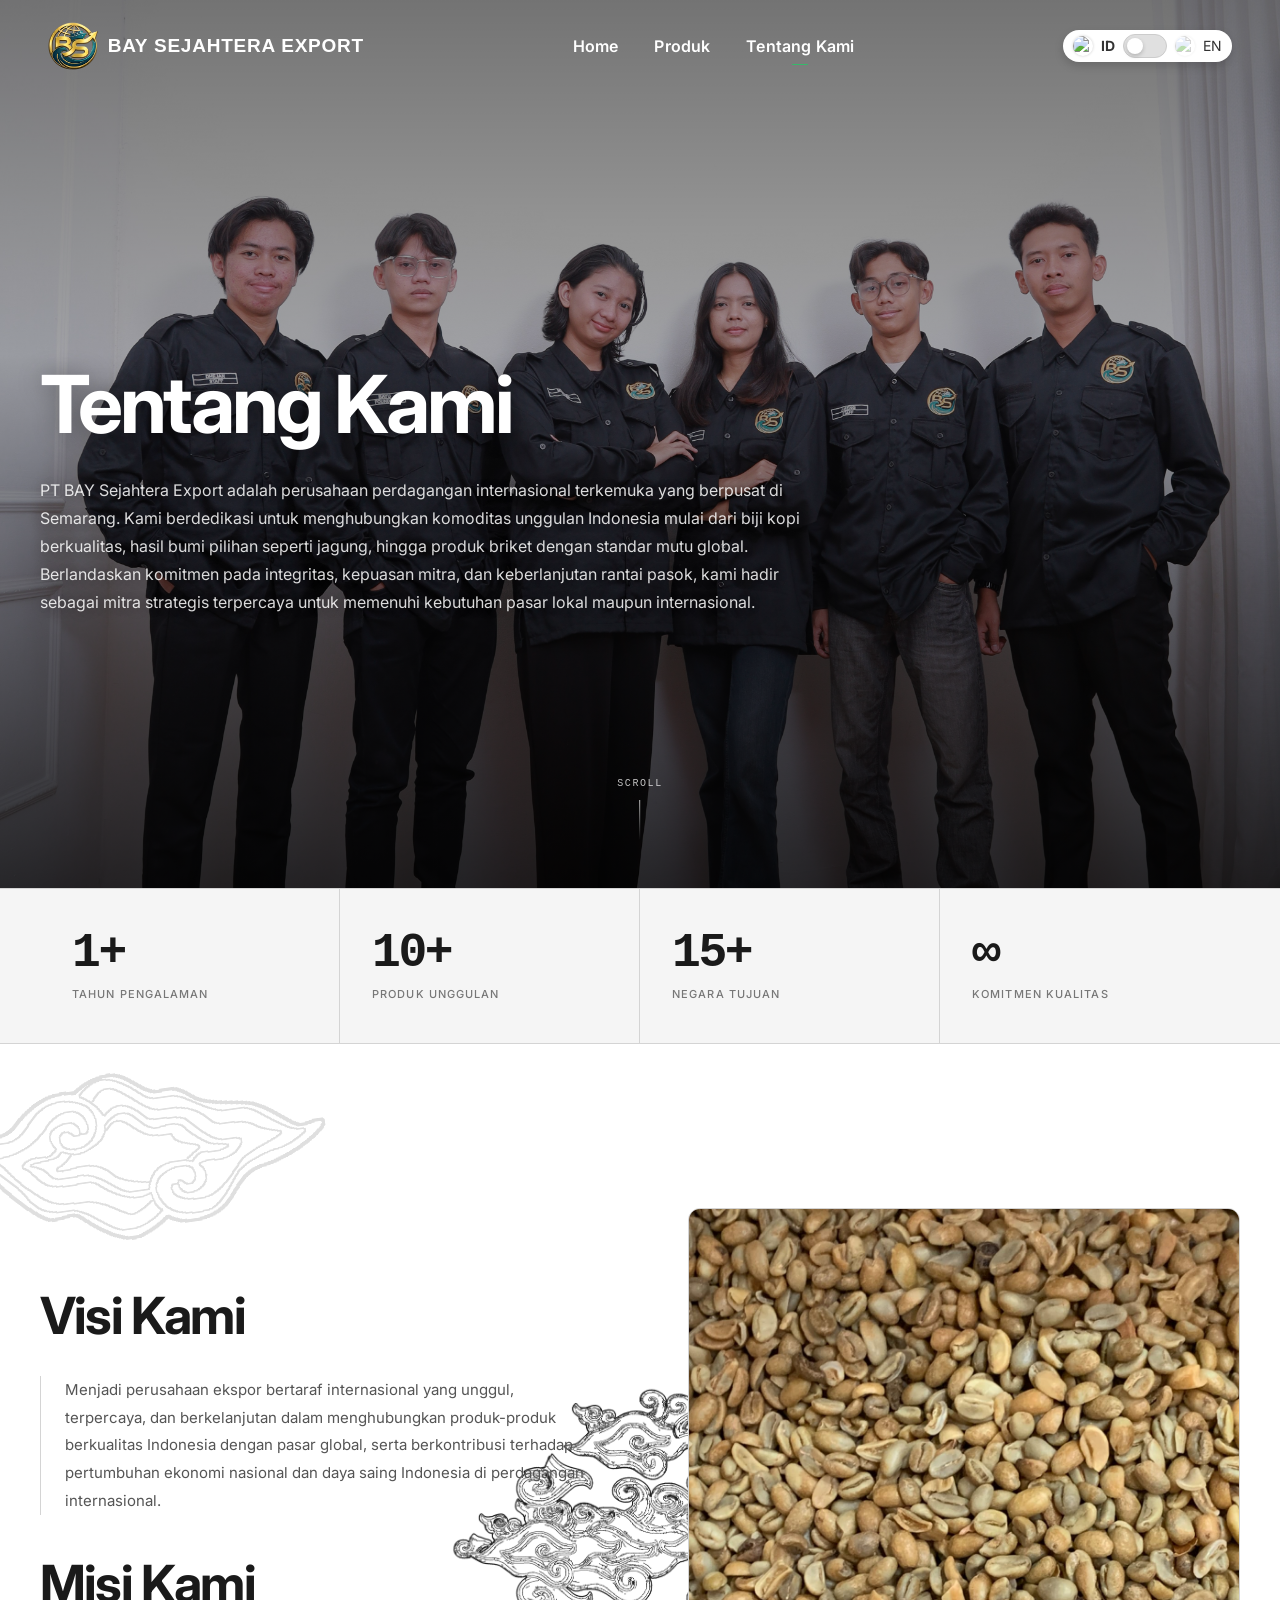
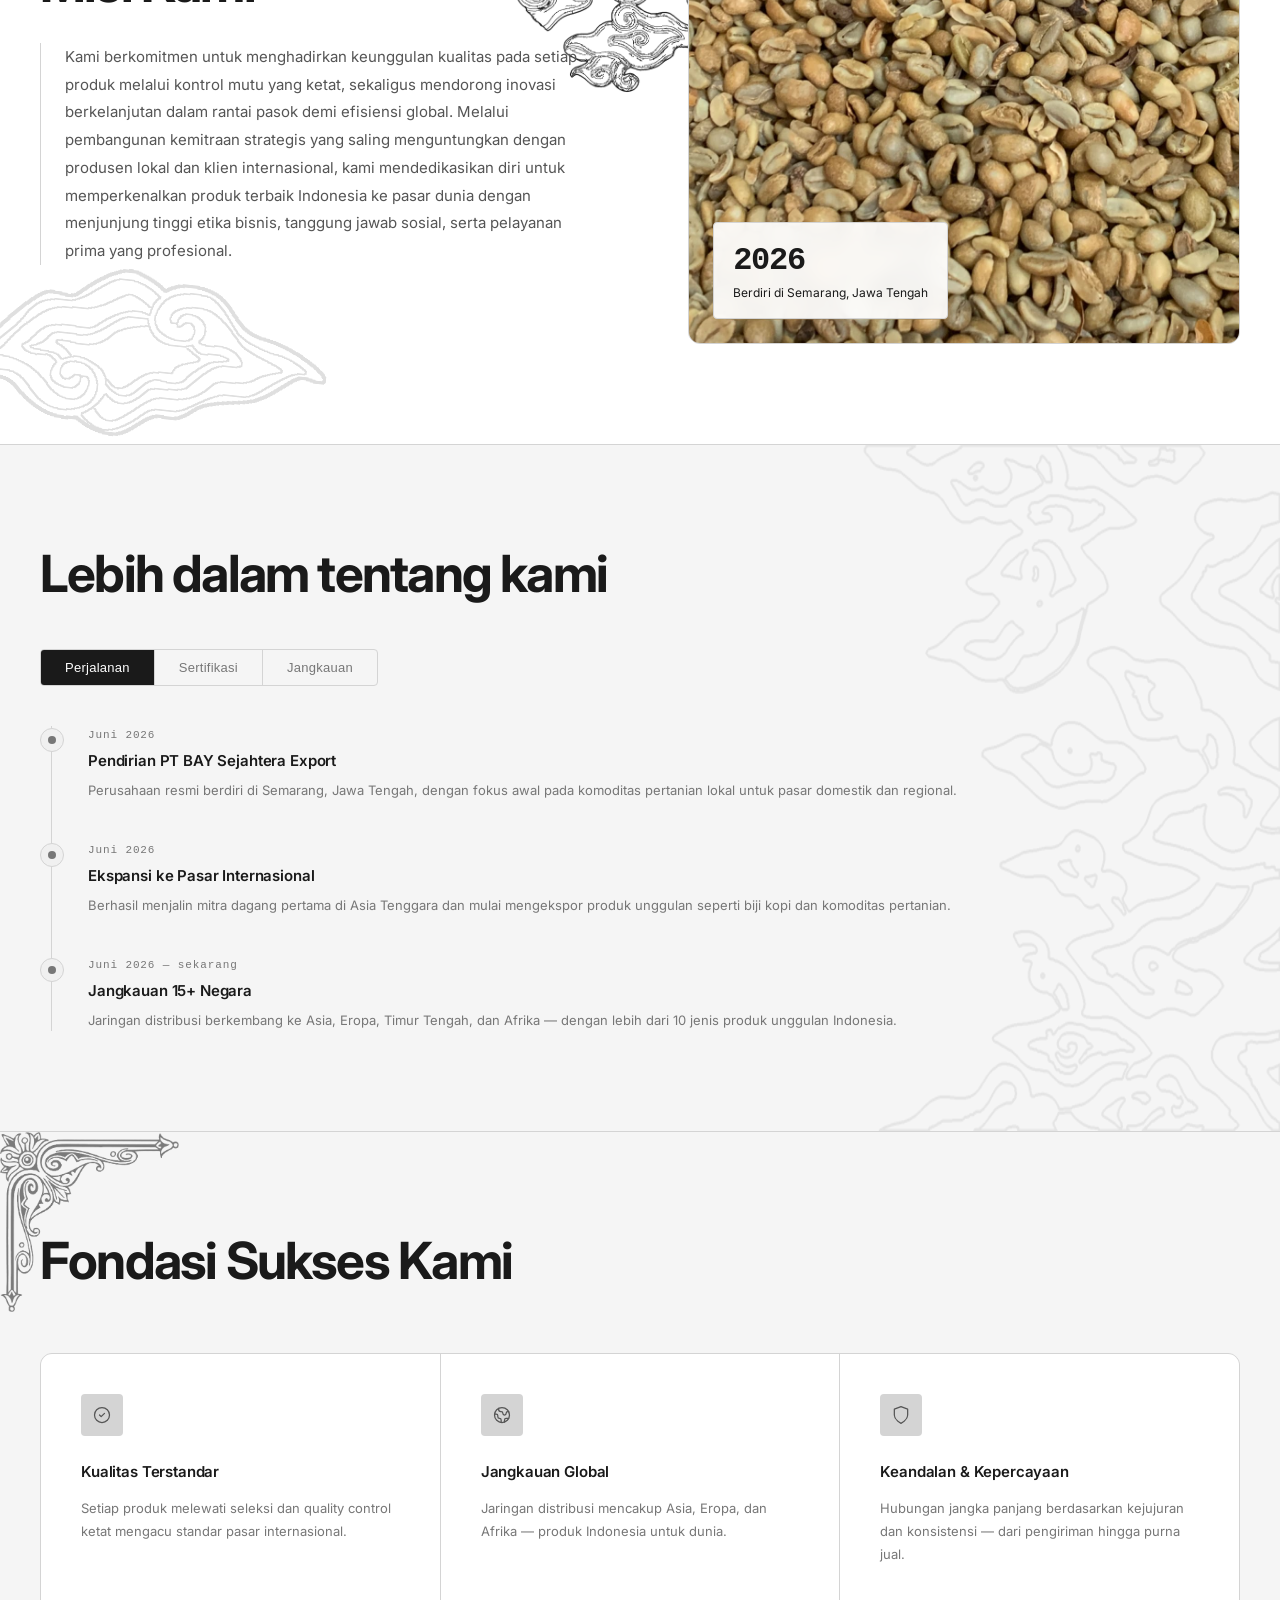
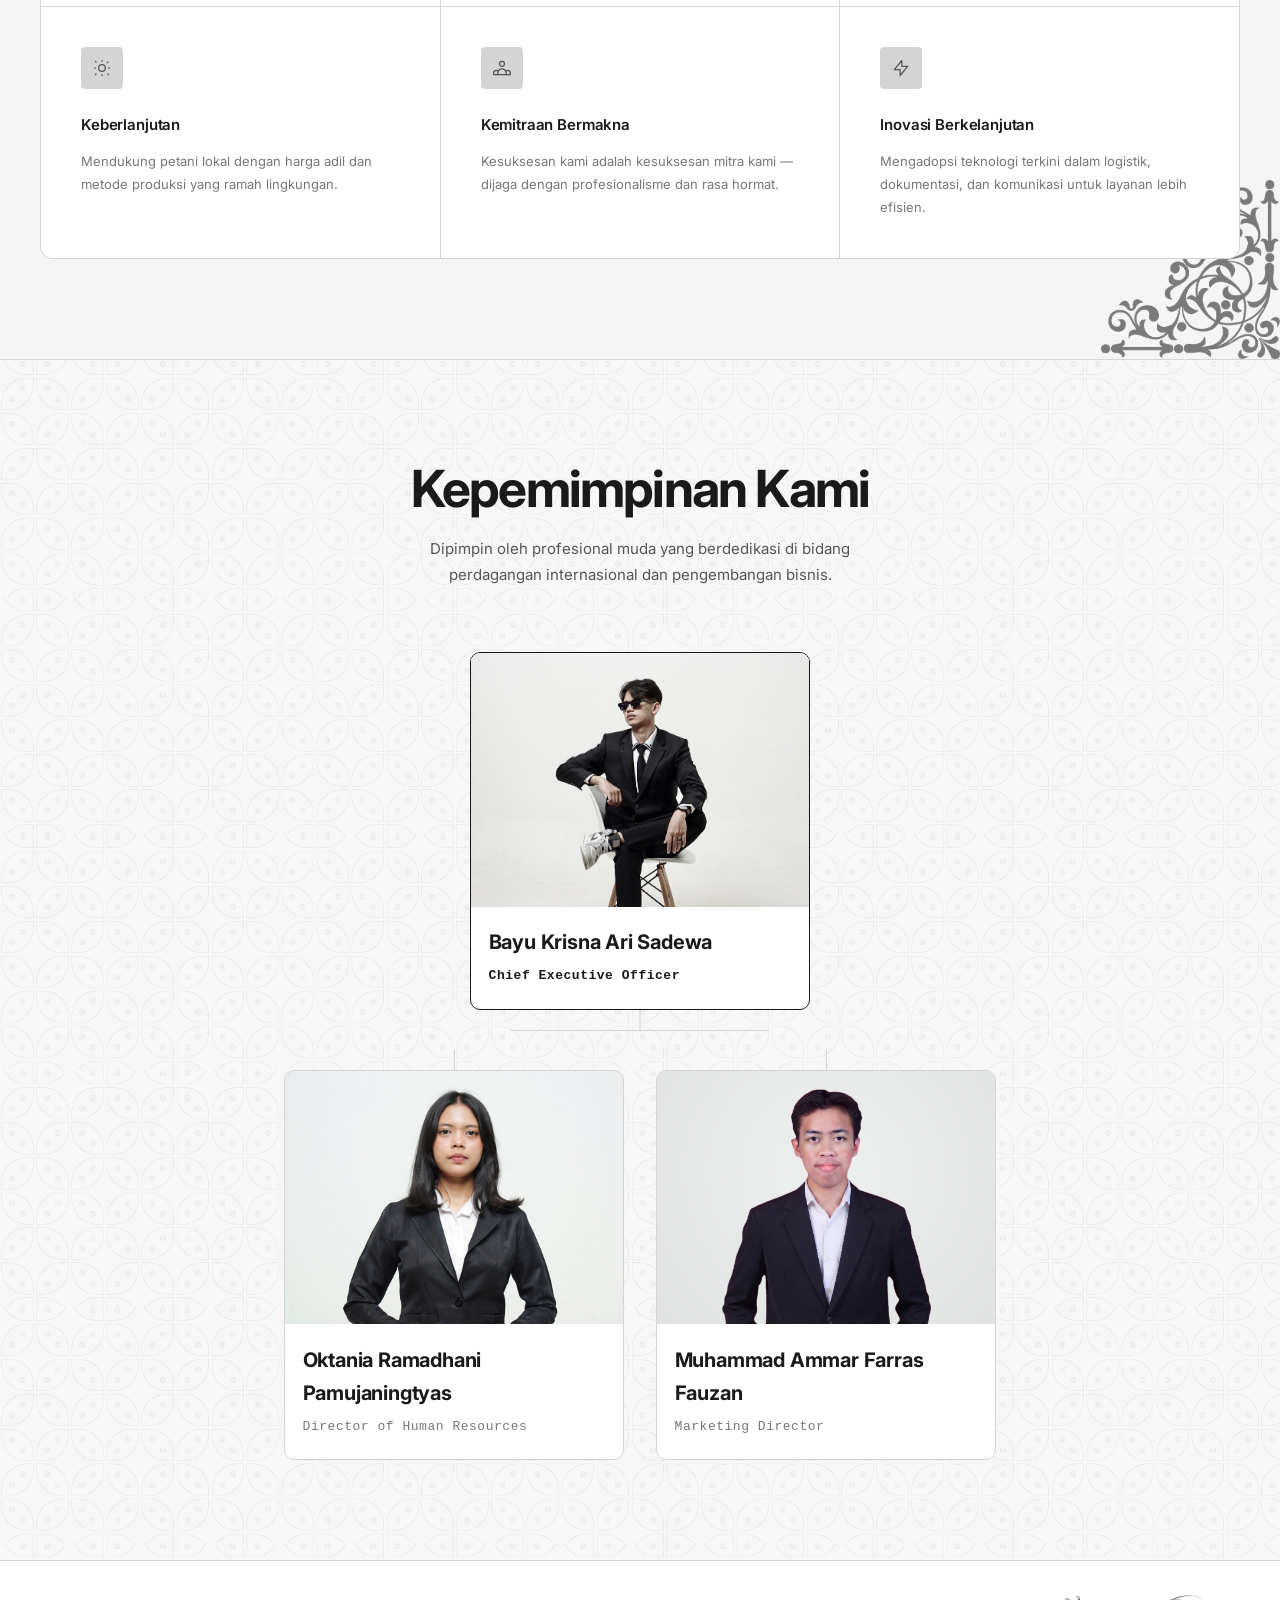
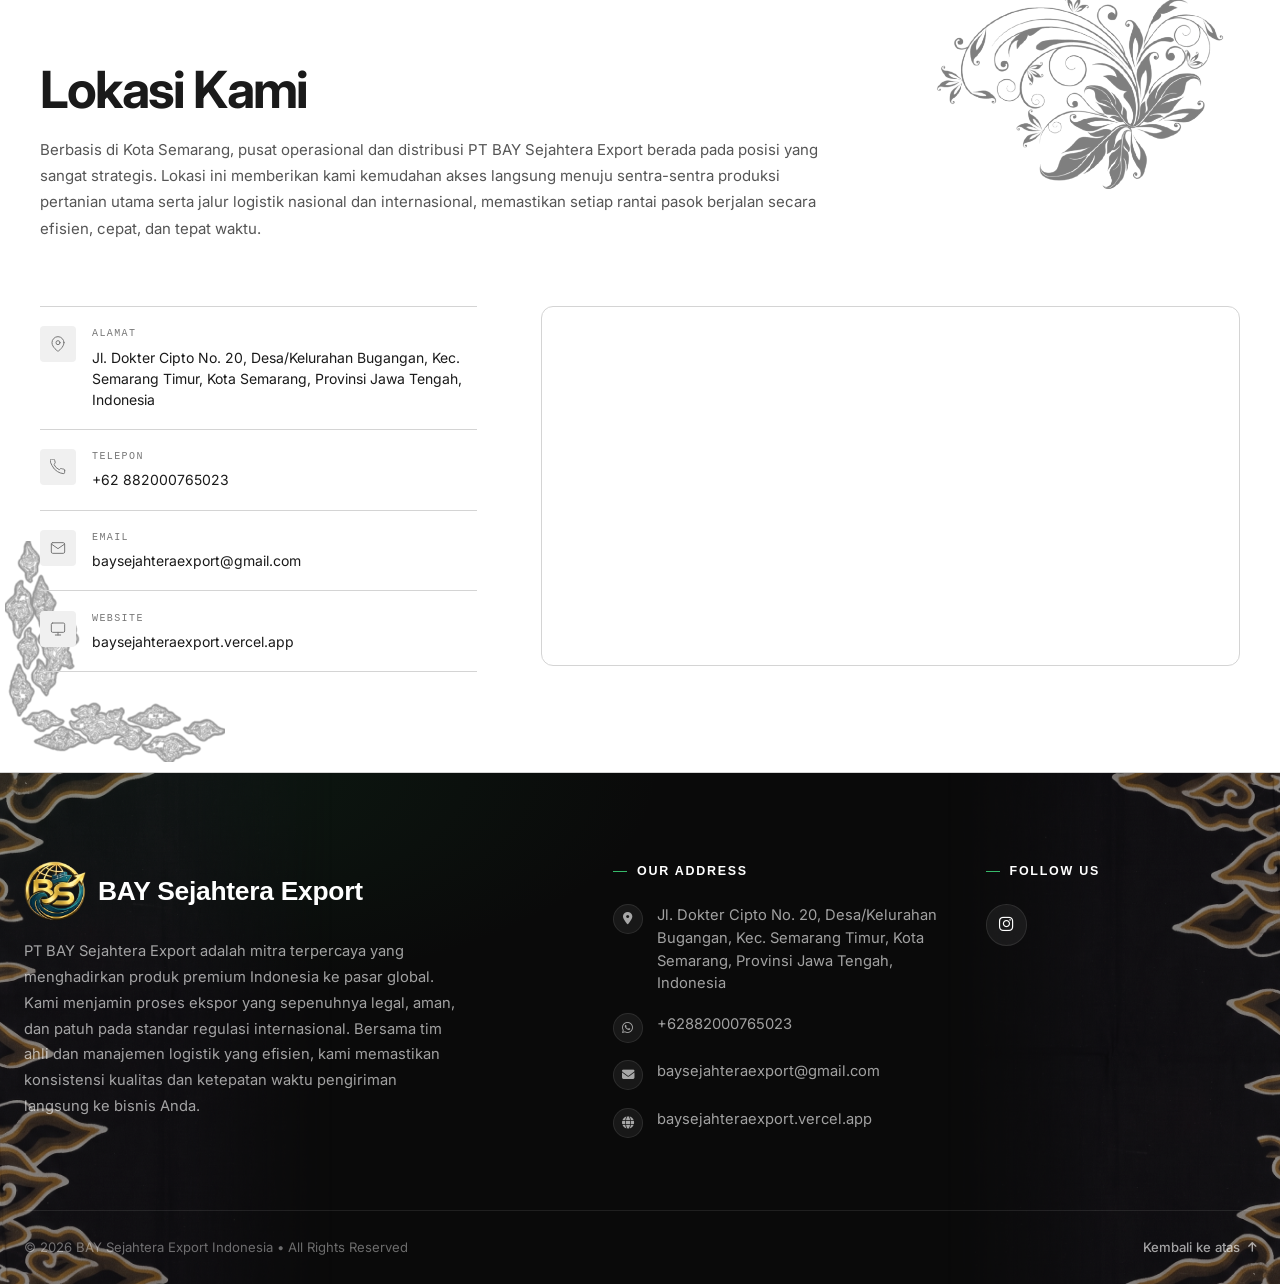
==== commit 648b7d90: "Update About.html" ====
--- a/BSE/About.html
+++ b/BSE/About.html
@@ -245,13 +245,51 @@
 .reveal-delay-4 { transition-delay: 0.4s; }
 
 /* ─── MISI ─── */
-#misi { background: #ffffff; }
+#misi { background: #ffffff; position: relative; overflow: hidden; }
+.misi-batik-accent {
+  position: absolute;
+  width: 420px;
+  max-width: 42vw;
+  height: auto;
+  opacity: 0.14;
+  pointer-events: none;
+  z-index: 0;
+}
+.misi-batik-accent.top-left {
+  top: -30px;
+  left: -70px;
+  transform: rotate(-8deg);
+}
+.misi-batik-accent.bottom-left {
+  bottom: -50px;
+  left: -70px;
+  transform: rotate(6deg) scaleY(-1);
+}
+.misi-batik-accent-center {
+  position: absolute;
+  top: 50%;
+  left: 50%;
+  width: 450px;
+  max-width: 60vw;
+  height: auto;
+  transform: translate(-50%, -50%);
+  pointer-events: none;
+  z-index: 0;
+  animation: batikSlowFade 8s ease-in-out infinite;
+}
+@keyframes batikSlowFade {
+  0%   { opacity: 0.03; }
+  50%  { opacity: 0.10; }
+  100% { opacity: 0.03; }
+}
 .misi-grid {
   display: grid;
   grid-template-columns: 1fr 1fr;
   gap: 6rem;
   align-items: center;
   margin-top: 4rem;
+  position: relative;
+  z-index: 1;
 }
 .misi-text {
   display: flex;
@@ -291,10 +329,27 @@
   transition: filter 0.5s ease;
 }
 .misi-img-placeholder:hover img { filter: brightness(1.05) contrast(1.05); }
+
+/* ── MISI SLIDESHOW: beberapa foto bergantian, sama seperti Introduction di index.html ── */
+.misi-img-placeholder .misi-slide {
+  position: absolute;
+  inset: 0;
+  width: 100%;
+  height: 100%;
+  object-fit: cover;
+  opacity: 0;
+  transition: opacity 1s ease;
+  display: block;
+}
+.misi-img-placeholder .misi-slide.active {
+  opacity: 1;
+}
+
 .misi-img-badge {
   position: absolute;
   bottom: 1.5rem;
   left: 1.5rem;
+  z-index: 2;
   background: rgba(255,255,255,0.92);
   backdrop-filter: blur(10px);
   border: 1px solid var(--border);
@@ -315,7 +370,24 @@
 }
 
 /* ─── NILAI ─── */
-.nilai-section { background: #f5f5f5; }
+.nilai-section { background: #f5f5f5; position: relative; overflow: hidden; }
+.nilai-corner {
+  position: absolute;
+  width: clamp(120px, 14vw, 220px);
+  height: clamp(120px, 14vw, 220px);
+  opacity: 0.5;
+  pointer-events: none;
+  z-index: 0;
+}
+.nilai-corner-top {
+  top: 0;
+  left: 0;
+}
+.nilai-corner-bottom {
+  bottom: 0;
+  right: 0;
+}
+.nilai-section .section-inner { position: relative; z-index: 1; }
 .nilai-header {
   display: flex;
   align-items: flex-end;
@@ -678,7 +750,28 @@
 }
 
 /* ─── LOKASI ─── */
-.lokasi-section { background: #ffffff; }
+.lokasi-section { background: #ffffff; position: relative; overflow: hidden; }
+.lokasi-corner-accent {
+  position: absolute;
+  top: 20px;
+  right: 50px;
+  width: clamp(300px, 20vw, 320px);
+  height: auto;
+  opacity: 0.5;
+  pointer-events: none;
+  z-index: 0;
+}
+.lokasi-corner-accent-left {
+  position: absolute;
+  bottom: 10px;
+  left: 5px;
+  width: clamp(220px, 16vw, 260px);
+  height: auto;
+  opacity: 0.45;
+  pointer-events: none;
+  z-index: 0;
+}
+.lokasi-section .section-inner { position: relative; z-index: 1; }
 .lokasi-inner {
   display: grid;
   grid-template-columns: 1fr 1.6fr;
@@ -740,7 +833,23 @@
 }
 
 /* ─── PROGRESS TABS (interactif) ─── */
-.tabs-section { background: #f5f5f5; }
+.tabs-section { background: #f5f5f5; position: relative; overflow: hidden; }
+.perjalanan-batik-accent {
+  position: absolute;
+  top: 0;
+  right: 0;
+  bottom: 0;
+  width: 420px;
+  max-width: 40vw;
+  background-image: url('kanan-outline.png');
+  background-repeat: no-repeat;
+  background-position: top right;
+  background-size: 100% 100%;
+  opacity: 0.07;
+  pointer-events: none;
+  z-index: 0;
+}
+.tabs-section .section-inner { position: relative; z-index: 1; }
 .tabs-nav {
   display: flex;
   gap: 0;
@@ -1038,6 +1147,9 @@
 
 <!-- MISI -->
 <section id="misi">
+  <img src="batik-outline-accent.png" alt="" class="misi-batik-accent top-left" aria-hidden="true">
+  <img src="batik-outline-accent.png" alt="" class="misi-batik-accent bottom-left" aria-hidden="true">
+  <img src="batik-tengah-outline.png" alt="" class="misi-batik-accent-center" aria-hidden="true">
   <div class="section-inner">
     <!-- <div class="section-label reveal">Misi Kami</div> -->
     <div class="misi-grid">
@@ -1049,12 +1161,14 @@
         <p class="reveal reveal-delay-1" style="margin-top:2rem;" data-id="Kami berkomitmen untuk menghadirkan keunggulan kualitas pada setiap produk melalui kontrol mutu yang ketat, sekaligus mendorong inovasi berkelanjutan dalam rantai pasok demi efisiensi global. Melalui pembangunan kemitraan strategis yang saling menguntungkan dengan produsen lokal dan klien internasional, kami mendedikasikan diri untuk memperkenalkan produk terbaik Indonesia ke pasar dunia dengan menjunjung tinggi etika bisnis, tanggung jawab sosial, serta pelayanan prima yang profesional." data-en="We are committed to delivering superior product quality through rigorous quality control while driving continuous innovation across the supply chain to achieve global efficiency. By fostering mutually beneficial strategic partnerships with local producers and international clients, we dedicate ourselves to introducing Indonesia’s finest products to the global market, upholding business ethics, social responsibility, and professional, excellent service.">Kami berkomitmen untuk menghadirkan keunggulan kualitas pada setiap produk melalui kontrol mutu yang ketat, sekaligus mendorong inovasi berkelanjutan dalam rantai pasok demi efisiensi global. Melalui pembangunan kemitraan strategis yang saling menguntungkan dengan produsen lokal dan klien internasional, kami mendedikasikan diri untuk memperkenalkan produk terbaik Indonesia ke pasar dunia dengan menjunjung tinggi etika bisnis, tanggung jawab sosial, serta pelayanan prima yang profesional.</p>
       </div>
       <div class="misi-img-wrap reveal">
-        <div class="misi-img-placeholder">
-          <img
-            src="ppp.jpg"
-            alt="Petani Indonesia"
-            onerror="this.style.display='none'"
-          >
+        <div class="misi-img-placeholder" id="misiVisualInner" style="position:relative;">
+          <img class="misi-slide active" src="arabicagreenbeans.png" alt="Foto Misi 1" onerror="this.style.display='none'">
+          <img class="misi-slide" src="arabicaroastedbeans.png" alt="Foto Misi 2" onerror="this.style.display='none'">
+          <img class="misi-slide" src="robustapart2.jpeg" alt="Foto Misi 3" onerror="this.style.display='none'">
+          <img class="misi-slide" src="robustaroastedbeans.png" alt="Foto Misi 4" onerror="this.style.display='none'">
+          <img class="misi-slide" src="briket arang.jpg" alt="Foto Misi 5" onerror="this.style.display='none'">
+          <img class="misi-slide" src="biji jagung.jpg" alt="Foto Misi 6" onerror="this.style.display='none'">
+          <img class="misi-slide" src="cengkeh.jpg" alt="Foto Misi 7" onerror="this.style.display='none'">
           <div class="misi-img-badge">
             <strong>2026</strong>
             <span data-id="Berdiri di Semarang, Jawa Tengah" data-en="Founded in Semarang, Central Java">Berdiri di Semarang, Jawa Tengah</span>
@@ -1067,6 +1181,7 @@
 
 <!-- PERJALANAN (Tab Interaktif) -->
 <section class="tabs-section" id="perjalanan">
+  <div class="perjalanan-batik-accent" aria-hidden="true"></div>
   <div class="section-inner">
     <!-- <div class="section-label reveal">Profil Perusahaan</div> -->
     <div class="section-title reveal" data-id="Lebih dalam tentang kami" data-en="Learn more about us">Lebih dalam tentang kami</div>
@@ -1163,6 +1278,8 @@
 
 <!-- NILAI -->
 <section class="nilai-section" id="nilai">
+  <img src="sudutatas.png" alt="" class="nilai-corner nilai-corner-top">
+  <img src="sudutbawah.png" alt="" class="nilai-corner nilai-corner-bottom">
   <div class="section-inner">
     <div class="nilai-header">
       <div>
@@ -1277,6 +1394,8 @@
 
 <!-- LOKASI -->
 <section class="lokasi-section" id="lokasi">
+  <img src="sudutpojok.png" alt="" class="lokasi-corner-accent" aria-hidden="true">
+  <img src="sudut-kiri-bawah-outline.png" alt="" class="lokasi-corner-accent-left" aria-hidden="true">
   <div class="section-inner">
     <!-- <div class="section-label reveal">Lokasi Kami</div> -->
     <div class="section-title reveal" data-id="Lokasi Kami" data-en="Our Location">Lokasi Kami</div>
@@ -1429,6 +1548,18 @@
 
 document.querySelectorAll('.reveal').forEach(el => revealObserver.observe(el));
 
+// ─── MISI SLIDESHOW: ganti gambar otomatis tiap 3 detik (sama seperti Introduction di index.html) ───
+(function() {
+  const slides = document.querySelectorAll('#misiVisualInner .misi-slide');
+  if (slides.length <= 1) return;
+  let current = 0;
+  setInterval(() => {
+    slides[current].classList.remove('active');
+    current = (current + 1) % slides.length;
+    slides[current].classList.add('active');
+  }, 3000);
+})();
+
 // ─── TABS ───
 document.querySelectorAll('.tab-btn').forEach(btn => {
   btn.addEventListener('click', () => {
--- a/BSE/stylee.css
+++ b/BSE/stylee.css
@@ -61,7 +61,7 @@
   align-items: center;
   gap: 6px;
   text-decoration: none;
-  color: #0f0f0f;
+  color: #ffffff;
   font-family: 'Space Grotesk', sans-serif;
   font-size: 19px;
   font-weight: 700;
@@ -78,7 +78,7 @@
   font-size: 19px;
   font-weight: 700;
   letter-spacing: 0.04em;
-  color: #0f0f0f;
+  color: white;
   transition: color 0.4s ease;
 }
 
@@ -108,7 +108,7 @@
   padding: 8px 16px;
   border-radius: 8px;
   text-decoration: none;
-  color: rgba(15, 15, 15, 0.60);
+  color: white;
   font-size: 16px;
   font-weight: 600;
   letter-spacing: 0.01em;
@@ -134,8 +134,8 @@
 }
 
 .nav-link:hover {
-  color: #0f0f0f;
-  background: rgba(0, 0, 0, 0.06);
+  color: white;
+  background: rgba(255, 255, 255, 0.07);
 }
 
 .navbar.scrolled .nav-link:hover {
@@ -149,7 +149,7 @@
 }
 
 .nav-link.active {
-  color: #0f0f0f;
+  color: #ffffff;
 }
 
 .navbar.scrolled .nav-link.active {
@@ -195,7 +195,6 @@
   width: 36px;
   height: 36px;
   padding: 6px;
-  flex-shrink: 0;
   background: rgba(0,0,0,0.06);
   border: 1px solid rgba(0,0,0,0.12);
   border-radius: 8px;
@@ -231,9 +230,9 @@
 }
 
 /* Animate to X */
-.hamburger.active .ham-bar:nth-child(1) { transform: translateY(6.5px) rotate(45deg); }
-.hamburger.active .ham-bar:nth-child(2) { opacity: 0; transform: scaleX(0); }
-.hamburger.active .ham-bar:nth-child(3) { transform: translateY(-6.5px) rotate(-45deg); }
+.hamburger.open .ham-bar:nth-child(1) { transform: translateY(6.5px) rotate(45deg); }
+.hamburger.open .ham-bar:nth-child(2) { opacity: 0; transform: scaleX(0); }
+.hamburger.open .ham-bar:nth-child(3) { transform: translateY(-6.5px) rotate(-45deg); }
 
 /* ── Mobile Drawer ── */
 .nav-drawer {
@@ -292,85 +291,18 @@
 }
 
 /* ── Responsive ── */
-
-/* Tablet: sedikit rapatkan padding, menu tetap penuh */
-@media (max-width: 1024px) {
-  .nav-container { padding: 0 32px; }
-}
-
-/* HP & Tablet portrait: navbar berubah jadi hamburger + dropdown */
-@media (max-width: 900px) {
-  .nav-container { padding: 0 20px; gap: 10px; }
+@media (max-width: 768px) {
+  .nav-menu { display: none; }
   .nav-cta { display: none; }
   .hamburger { display: flex; }
-
-  .nav-left { min-width: 0; flex-shrink: 1; }
-  .nav-actions { flex-shrink: 0; }
-
-  .nav-menu {
-    display: flex;
-    flex-direction: column;
-    align-items: stretch;
-    gap: 2px;
-    position: absolute;
-    top: 100%;
-    left: 0;
-    width: 100%;
-    margin: 0;
-    padding: 8px 20px 18px;
-    background: rgba(10, 10, 10, 0.97);
-    backdrop-filter: blur(20px);
-    -webkit-backdrop-filter: blur(20px);
-    border-bottom: 1px solid rgba(255, 255, 255, 0.08);
-    max-height: 0;
-    overflow: hidden;
-    opacity: 0;
-    pointer-events: none;
-    transition: max-height 0.4s cubic-bezier(0.23, 1, 0.32, 1), opacity 0.3s ease;
-  }
-
-  .nav-menu.active {
-    max-height: 320px;
-    opacity: 1;
-    pointer-events: auto;
-  }
-
-  .nav-menu .nav-item { width: 100%; }
-
-  .nav-menu .nav-link {
-    display: block;
-    width: 100%;
-    padding: 13px 12px;
-    color: rgba(255, 255, 255, 0.75);
-    font-size: 15px;
-  }
-
-  .nav-menu .nav-link::after { display: none; }
-
-  .nav-menu .nav-link:hover,
-  .nav-menu .nav-link.active {
-    background: rgba(255, 255, 255, 0.08);
-    color: #ffffff;
-  }
+  .nav-drawer { display: block; }
+  .nav-container { padding: 0 20px; }
 
   body.nav-open { overflow: hidden; }
 }
 
 @media (max-width: 480px) {
   .lang-switch-container .lang-label { display: none; }
-  .lang-switch-container .flag-icon { display: none; }
-  .lang-switch-container { padding: 4px 6px; gap: 6px; }
-
-  .nav-left { gap: 6px; }
-  .logo-img { height: 32px; }
-  .nav-logo {
-    font-size: 13px;
-    max-width: 130px;
-    overflow: hidden;
-    text-overflow: ellipsis;
-    white-space: nowrap;
-    display: block;
-  }
 }
 
 
@@ -385,6 +317,34 @@
     background-image: radial-gradient(ellipse 55% 60% at 12% 0%, rgba(26, 107, 58, 0.16) 0%, transparent 72%);
     border-top: 1px solid var(--footer-line);
     padding: 88px 24px 0;
+    position: relative;
+    overflow: hidden;
+}
+
+.footer-side-photo {
+    position: absolute;
+    top: 0;
+    height: 100%;
+    width: 26%;
+    object-fit: cover;
+    opacity: 0.55;
+    pointer-events: none;
+    z-index: 0;
+}
+.footer-side-left {
+    left: 0;
+    -webkit-mask-image: linear-gradient(to right, black 55%, transparent 100%);
+            mask-image: linear-gradient(to right, black 55%, transparent 100%);
+}
+.footer-side-right {
+    right: 0;
+    -webkit-mask-image: linear-gradient(to left, black 55%, transparent 100%);
+            mask-image: linear-gradient(to left, black 55%, transparent 100%);
+}
+
+.footer-container {
+    position: relative;
+    z-index: 1;
 }
 
 .footer-container {
@@ -560,6 +520,8 @@
     gap: 1rem;
     font-size: 0.82rem;
     color: var(--footer-text-dim);
+    position: relative;
+    z-index: 1;
 }
 
 .back-to-top {
@@ -584,6 +546,7 @@
 
 @media (max-width: 639px) {
     .main-footer { padding: 64px 24px 0; }
+    .footer-side-photo { width: 18%; opacity: 0.4; }
     .footer-bottom {
         flex-direction: column-reverse;
         text-align: center;
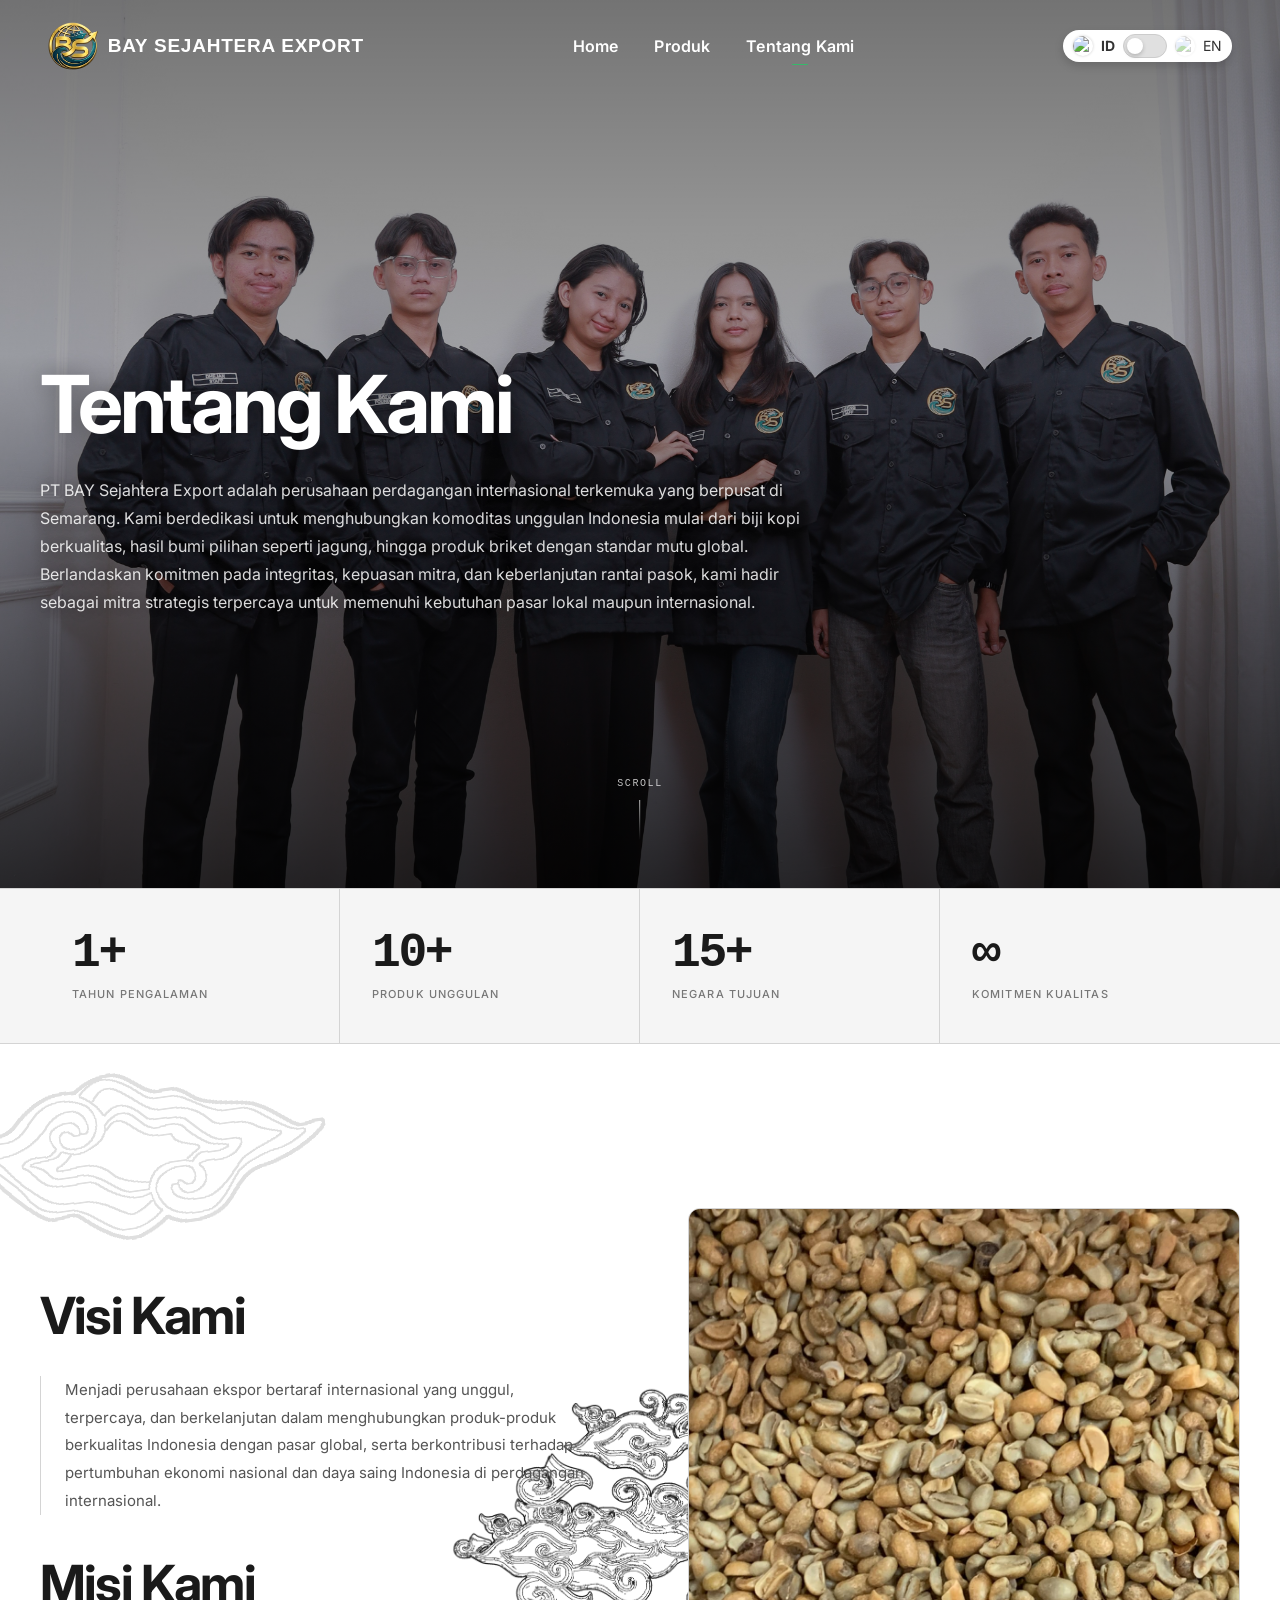
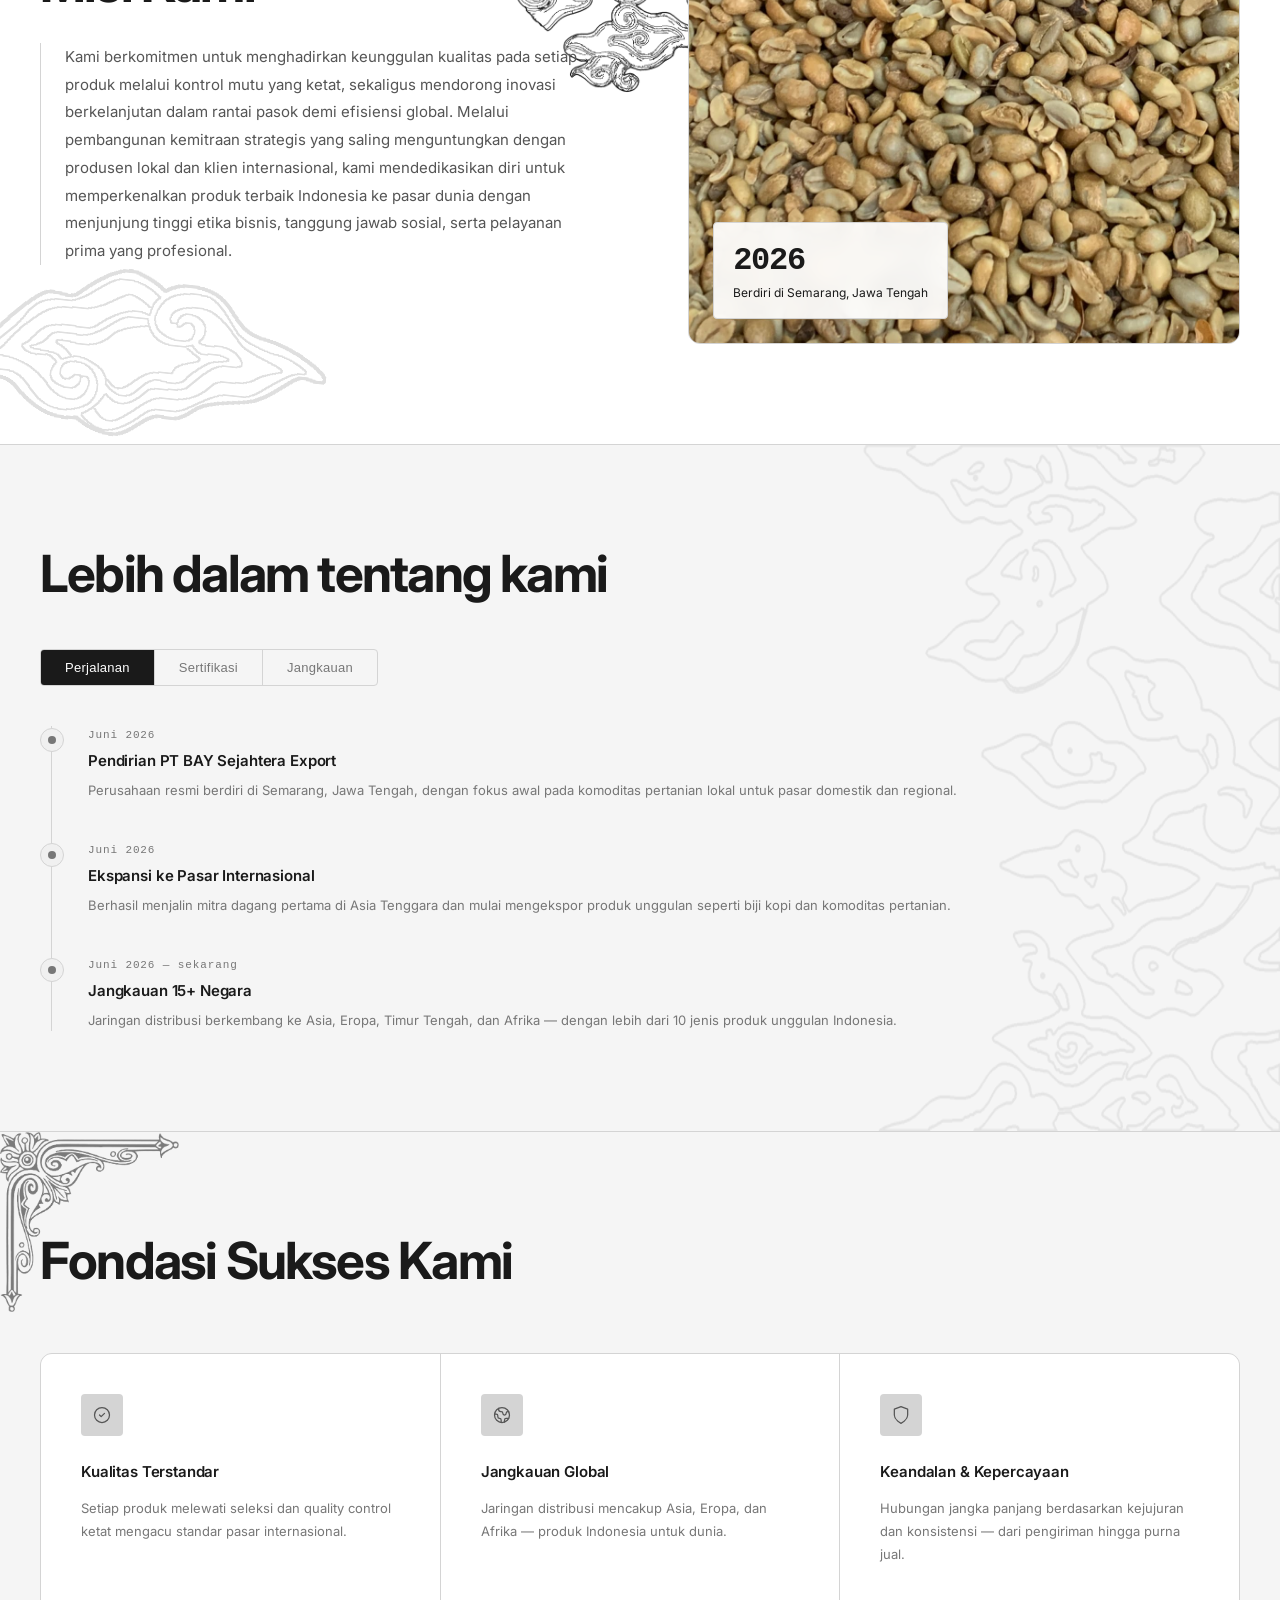
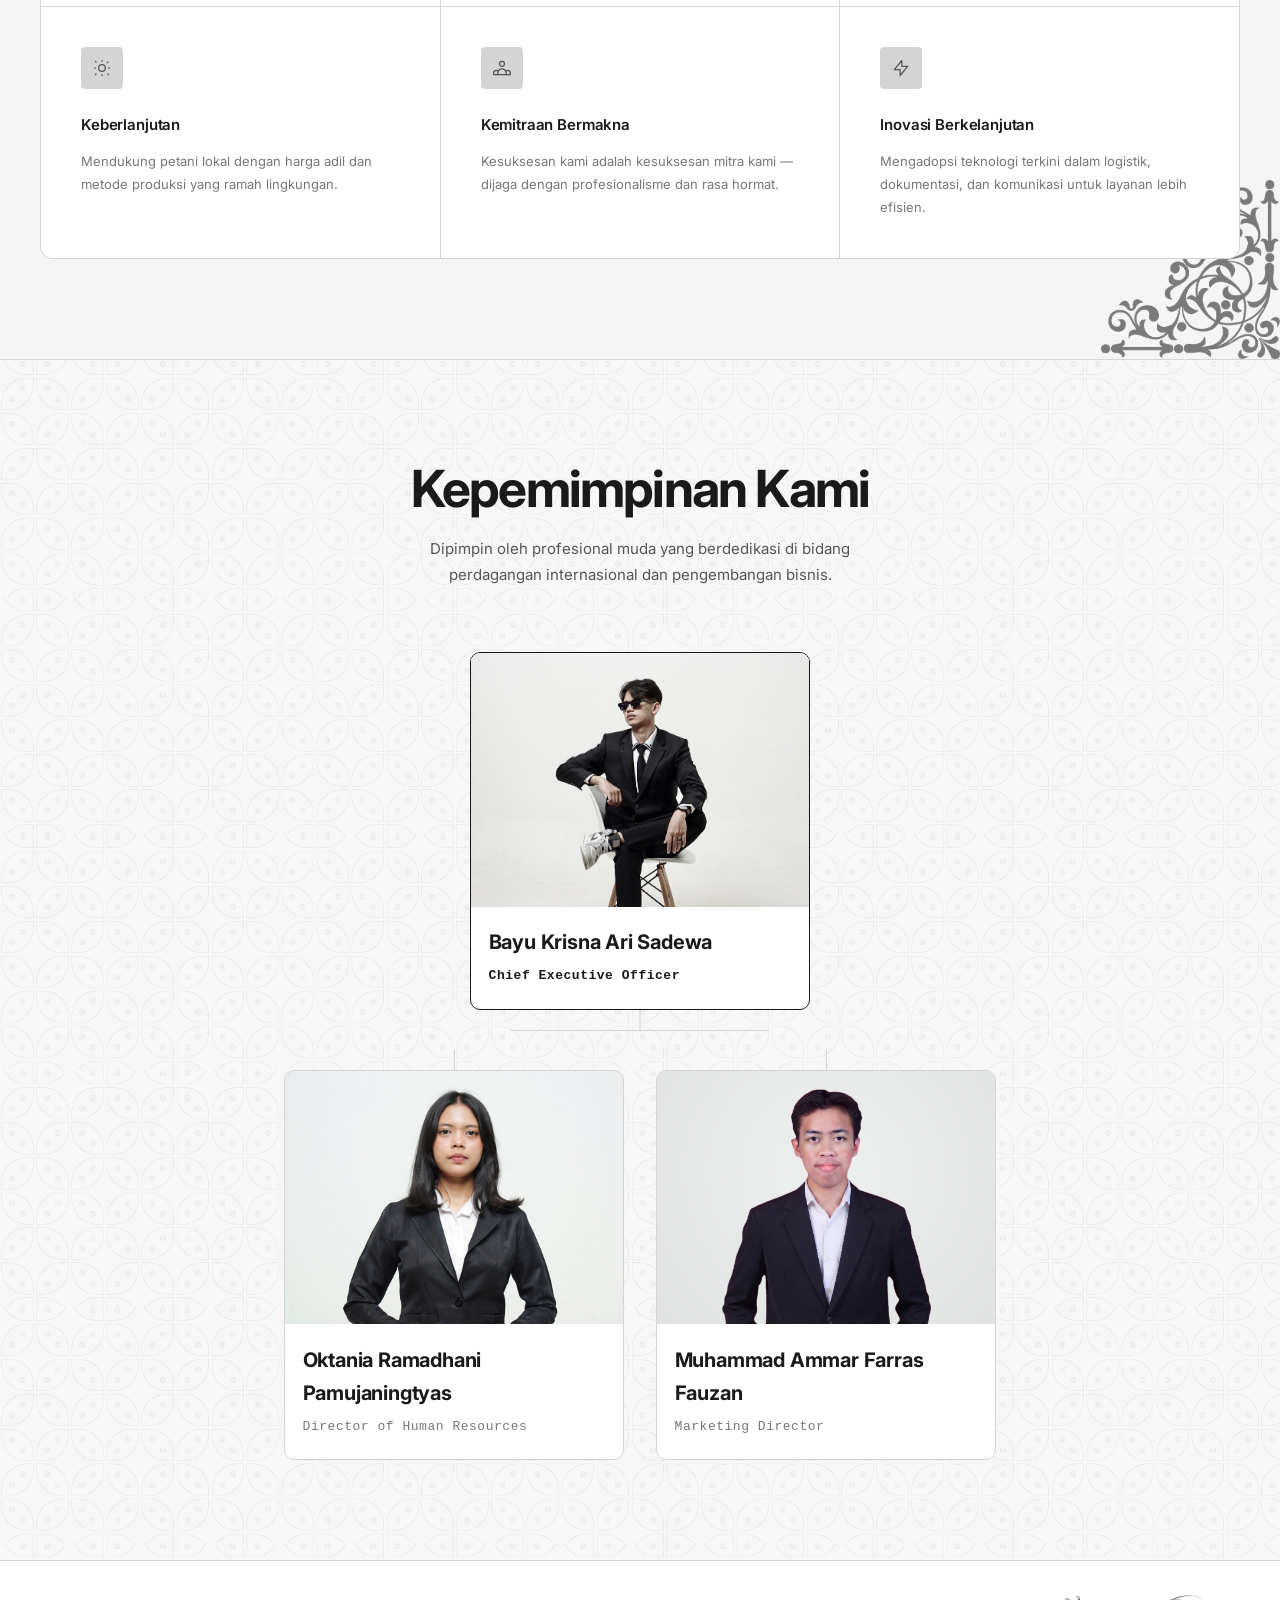
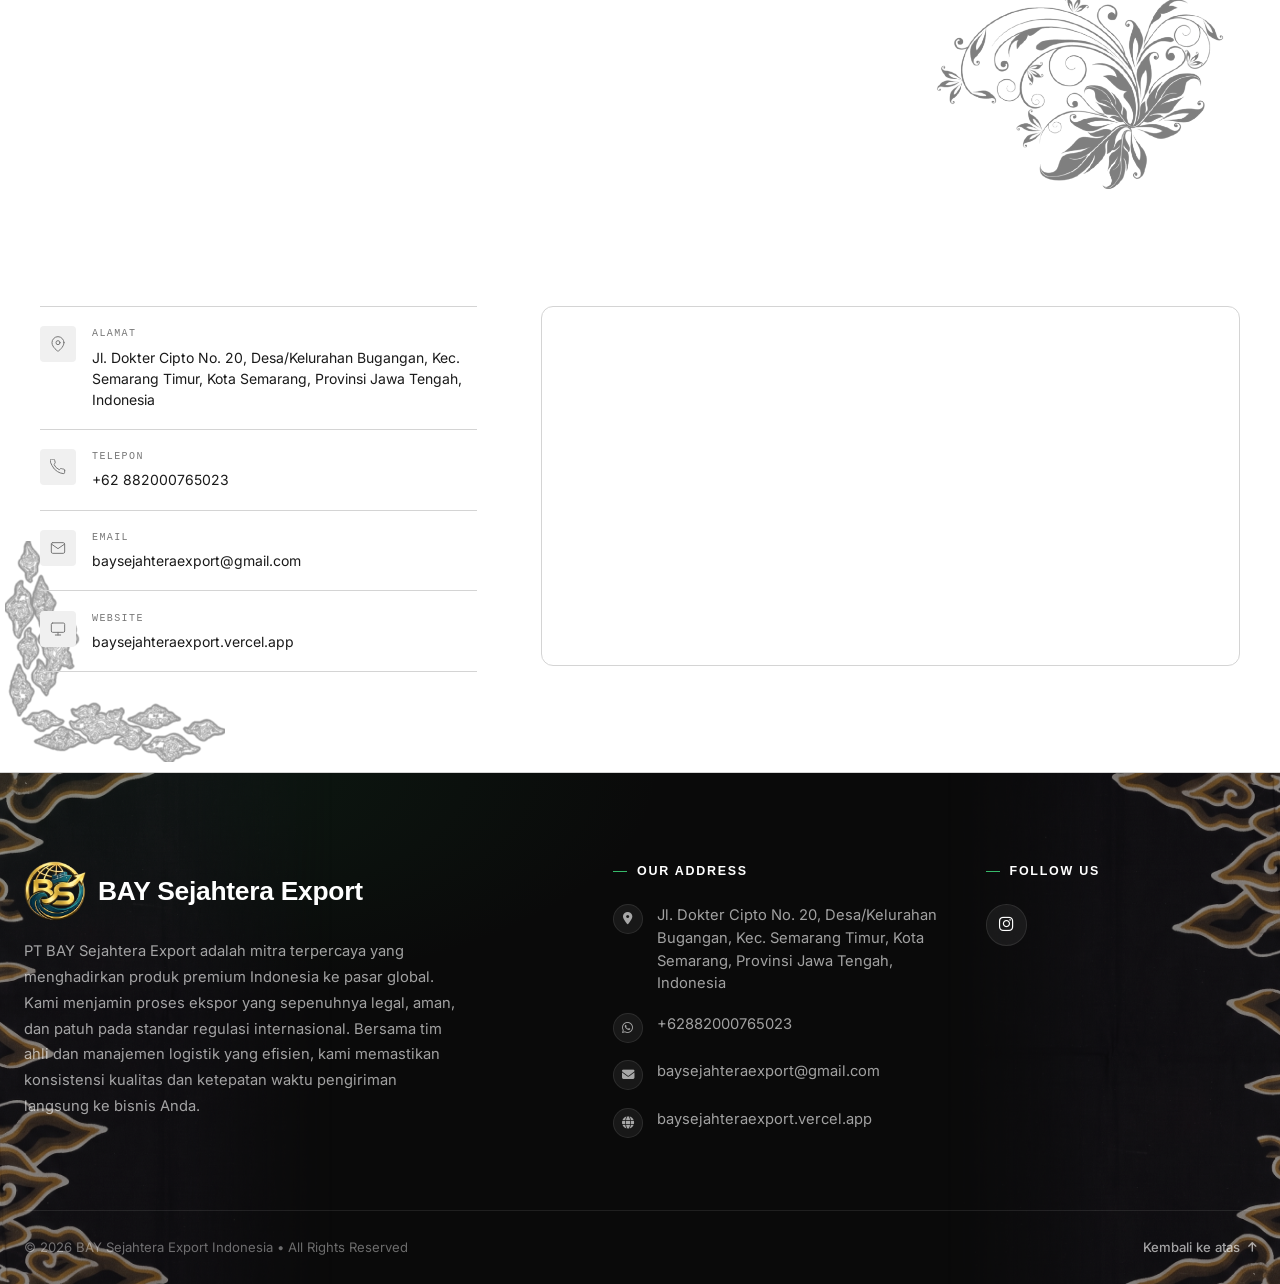
==== commit d5ecd012: "Update About.html" ====
--- a/BSE/About.html
+++ b/BSE/About.html
@@ -3,7 +3,15 @@
 <head>
     <meta charset="UTF-8">
     <meta name="viewport" content="width=device-width, initial-scale=1.0">
-    <title>Bay Sejahtera Export</title>
+    <title>Tentang Kami | PT BAY Sejahtera Export - Eksportir Terpercaya Sejak 2026</title>
+    <meta name="description" content="PT BAY Sejahtera Export berbasis di Semarang, Jawa Tengah, menghadirkan komoditas unggulan Indonesia ke pasar global dengan proses ekspor legal, aman, dan sesuai standar internasional." />
+    <meta property="og:site_name" content="Bay Sejahtera Export" />
+    <meta property="og:title" content="Tentang PT BAY Sejahtera Export" />
+    <meta property="og:description" content="Eksportir komoditas Indonesia terpercaya dari Semarang, melayani lebih dari 20 negara tujuan ekspor." />
+    <meta property="og:image" content="https://baysejahteraexport.vercel.app/favicon.png" />
+    <meta property="og:url" content="https://baysejahteraexport.vercel.app/About.html" />
+    <meta property="og:type" content="website" />
+    <link rel="canonical" href="https://baysejahteraexport.vercel.app/About.html" />
     
     <link rel="preconnect" href="https://fonts.googleapis.com">
     <link rel="preconnect" href="https://fonts.gstatic.com" crossorigin>
@@ -1033,6 +1041,204 @@
   letter-spacing: 0.02em;
 }
 .btn-outline:hover { border-color: #ffffff; background: rgba(255,255,255,0.08); }
+
+/* ══════════════════════════════════════════════════════════
+   RESPONSIVE — HAMBURGER & MOBILE MENU (fallback, jaga-jaga
+   apabila stylee.css belum menyediakan style navbar mobile)
+   ══════════════════════════════════════════════════════════ */
+.hamburger {
+  display: none;
+  flex-direction: column;
+  justify-content: center;
+  align-items: center;
+  gap: 5px;
+  width: 40px;
+  height: 40px;
+  background: transparent;
+  border: none;
+  cursor: pointer;
+  z-index: 1001;
+  padding: 0;
+}
+.hamburger span {
+  display: block;
+  width: 22px;
+  height: 2px;
+  background: #ffffff;
+  border-radius: 2px;
+  transition: transform 0.3s ease, opacity 0.3s ease, background 0.3s ease;
+}
+.navbar.scrolled .hamburger span,
+.hamburger.open span { background: #1a1a1a; }
+.hamburger.open span:nth-child(1) { transform: translateY(7px) rotate(45deg); }
+.hamburger.open span:nth-child(2) { opacity: 0; }
+.hamburger.open span:nth-child(3) { transform: translateY(-7px) rotate(-45deg); }
+
+.mobile-menu {
+  display: none;
+  flex-direction: column;
+  max-height: 0;
+  overflow: hidden;
+  background: #ffffff;
+  border-top: 1px solid var(--border);
+  transition: max-height 0.35s ease;
+}
+.mobile-menu.open { max-height: 500px; }
+.mobile-nav-menu {
+  list-style: none;
+  display: flex;
+  flex-direction: column;
+  padding: 0.5rem 1.5rem 1.25rem;
+  margin: 0;
+}
+.mobile-nav-menu li { border-bottom: 1px solid var(--border); }
+.mobile-nav-menu li:last-child { border-bottom: none; }
+.mobile-nav-menu a {
+  display: block;
+  padding: 14px 4px;
+  font-size: 15px;
+  font-weight: 500;
+  color: #1a1a1a;
+  text-decoration: none;
+}
+.mobile-nav-menu a.active { font-weight: 700; }
+
+/* ══════════════════════════════════════════════════════════
+   RESPONSIVE — TABLET (max-width: 1024px)
+   ══════════════════════════════════════════════════════════ */
+@media (max-width: 1024px) {
+  section { padding: 70px 1.75rem; }
+
+  .hero { padding: calc(5rem + 60px) 1.75rem 3.5rem; min-height: auto; }
+  .hero h1 { font-size: clamp(2.6rem, 6.5vw, 5rem) !important; }
+
+  .stats-inner { grid-template-columns: repeat(2, 1fr); }
+  .stat-item:nth-child(2) { border-right: none; }
+  .stat-item { border-bottom: 1px solid var(--border); padding: 2rem 1.5rem; }
+  .stat-item:nth-last-child(-n+2) { border-bottom: none; }
+
+  .misi-grid { grid-template-columns: 1fr; gap: 3rem; }
+  .misi-img-wrap { position: static; order: -1; }
+
+  .nilai-grid { grid-template-columns: repeat(2, 1fr); }
+
+  .pasar-grid { grid-template-columns: 1fr; }
+
+  .lokasi-inner { grid-template-columns: 1fr; gap: 2.5rem; }
+  .lokasi-map { height: 320px; }
+
+  .org-tree { width: 100%; }
+  .org-h-line { width: 90vw !important; max-width: 90vw; }
+  .org-children-wrap { flex-wrap: wrap; row-gap: 2rem; }
+
+  .tim-card, .tim-card.ceo-card { width: 300px; }
+
+  .cert-list { grid-template-columns: repeat(2, 1fr); }
+
+  .tabs-nav { width: 100%; overflow-x: auto; }
+}
+
+/* ══════════════════════════════════════════════════════════
+   RESPONSIVE — HP / MOBILE (max-width: 768px)
+   ══════════════════════════════════════════════════════════ */
+@media (max-width: 768px) {
+  body { font-size: 15px; }
+
+  section { padding: 56px 1.25rem; }
+  section + section { border-top: 1px solid var(--border); }
+
+  /* ── NAV ── */
+  .nav-menu { display: none !important; }
+  .hamburger { display: flex; }
+  .mobile-menu { display: flex; }
+  .nav-container { flex-wrap: nowrap; }
+  .nav-logo { font-size: 13px; }
+  .lang-switch-container { transform: scale(0.9); transform-origin: right center; }
+
+  /* ── HERO ── */
+  .hero { padding: calc(4.5rem + 60px) 1.25rem 3rem; min-height: auto; }
+  .hero h1 { font-size: clamp(2.2rem, 9vw, 3.2rem) !important; max-width: 100%; margin-bottom: 1.4rem; }
+  .hero-sub { font-size: 14px; max-width: 100%; }
+  .hero-scroll-hint { display: none; }
+
+  /* ── STATS ── */
+  .stats-inner { grid-template-columns: repeat(2, 1fr); }
+  .stat-item { padding: 1.5rem 1rem; }
+  .stat-num { font-size: 2.2rem; }
+  .stat-label { font-size: 10px; }
+
+  /* ── SECTION HEADINGS ── */
+  .section-title { font-size: clamp(1.7rem, 7vw, 2.4rem); }
+  .section-desc { max-width: 100%; font-size: 14px; }
+
+  /* ── MISI ── */
+  .misi-grid { grid-template-columns: 1fr; gap: 2rem; margin-top: 2.5rem; }
+  .misi-img-wrap { position: static; order: -1; }
+  .misi-batik-accent { max-width: 55vw; }
+  .misi-img-badge { padding: 0.8rem 1rem; bottom: 1rem; left: 1rem; }
+  .misi-img-badge strong { font-size: 1.5rem; }
+
+  /* ── NILAI ── */
+  .nilai-header { flex-direction: column; align-items: flex-start; gap: 1rem; margin-bottom: 2.5rem; }
+  .nilai-grid { grid-template-columns: 1fr; }
+  .nilai-card { padding: 1.75rem; }
+
+  /* ── PASAR ── */
+  .pasar-grid { grid-template-columns: 1fr; gap: 1.25rem; margin-top: 2.5rem; }
+  .pasar-card { padding: 1.75rem; }
+
+  /* ── TIM / ORG CHART ── */
+  .org-tree { margin-top: 2.5rem; }
+  .org-level, .org-children-wrap { flex-direction: column; align-items: center; gap: 1.5rem; }
+  .org-h-line { display: none; }
+  .org-connector-branch { display: none; }
+  .org-child-col .org-connector-down { height: 12px; }
+  .tim-card, .tim-card.ceo-card { width: 100%; max-width: 340px; }
+
+  /* ── LOKASI ── */
+  .lokasi-inner { grid-template-columns: 1fr; gap: 2rem; margin-top: 2.5rem; }
+  .lokasi-map { height: 260px; }
+  .lokasi-corner-accent, .lokasi-corner-accent-left { display: none; }
+  .lokasi-detail-value { font-size: 13px; }
+
+  /* ── TABS / TIMELINE ── */
+  .tabs-nav { width: 100%; margin-top: 2rem; }
+  .tab-btn { flex: 1; padding: 10px 12px; font-size: 12px; text-align: center; }
+  .timeline-item { grid-template-columns: 20px 1fr; gap: 1rem; }
+  .timeline::before { left: 9px; }
+  .timeline-dot { width: 20px; height: 20px; }
+
+  /* ── CERTIFICATION ── */
+  .cert-list { grid-template-columns: 1fr; }
+  .cert-item { padding: 1.4rem 1.25rem; }
+
+  /* ── CTA ── */
+  .cta-section { padding: 70px 1.25rem; }
+  .cta-title { font-size: clamp(1.7rem, 8vw, 2.5rem); }
+  .cta-buttons { flex-direction: column; width: 100%; }
+  .btn-primary, .btn-outline { width: 100%; text-align: center; }
+
+  /* ── FOOTER ── */
+  .footer-container { grid-template-columns: 1fr !important; gap: 2rem !important; }
+  .footer-side-photo { display: none !important; }
+  .footer-bottom { flex-direction: column; gap: 12px; text-align: center; }
+}
+
+/* ══════════════════════════════════════════════════════════
+   RESPONSIVE — HP KECIL (max-width: 480px)
+   ══════════════════════════════════════════════════════════ */
+@media (max-width: 480px) {
+  .stats-inner { grid-template-columns: 1fr; }
+  .stat-item { border-right: none !important; border-bottom: 1px solid var(--border); }
+  .stat-item:last-child { border-bottom: none; }
+
+  .hero h1 { font-size: 2rem !important; }
+  .section-title { font-size: 1.6rem; }
+
+  .tim-card, .tim-card.ceo-card { max-width: 100%; }
+  .tabs-nav { flex-wrap: wrap; }
+  .tab-btn { flex: 1 1 50%; }
+}
 </style>
 </head>
 <body>
@@ -1109,6 +1315,20 @@
                 <span class="lang-label">EN</span>
             </div>
         </div>
+
+        <button class="hamburger" id="hamburger" aria-label="Buka menu" aria-expanded="false" aria-controls="mobileMenu">
+            <span></span>
+            <span></span>
+            <span></span>
+        </button>
+    </div>
+
+    <div class="mobile-menu" id="mobileMenu">
+        <ul class="mobile-nav-menu">
+            <li><a href="index.html" class="nav-link" data-id="Home" data-en="Home">Home</a></li>
+            <li><a href="produk.html" class="nav-link" data-id="Produk" data-en="Products">Produk</a></li>
+            <li><a href="About.html" class="nav-link" data-id="Tentang Kami" data-en="About Us">About Us</a></li>
+        </ul>
     </div>
 </nav>
 <!-- HERO -->
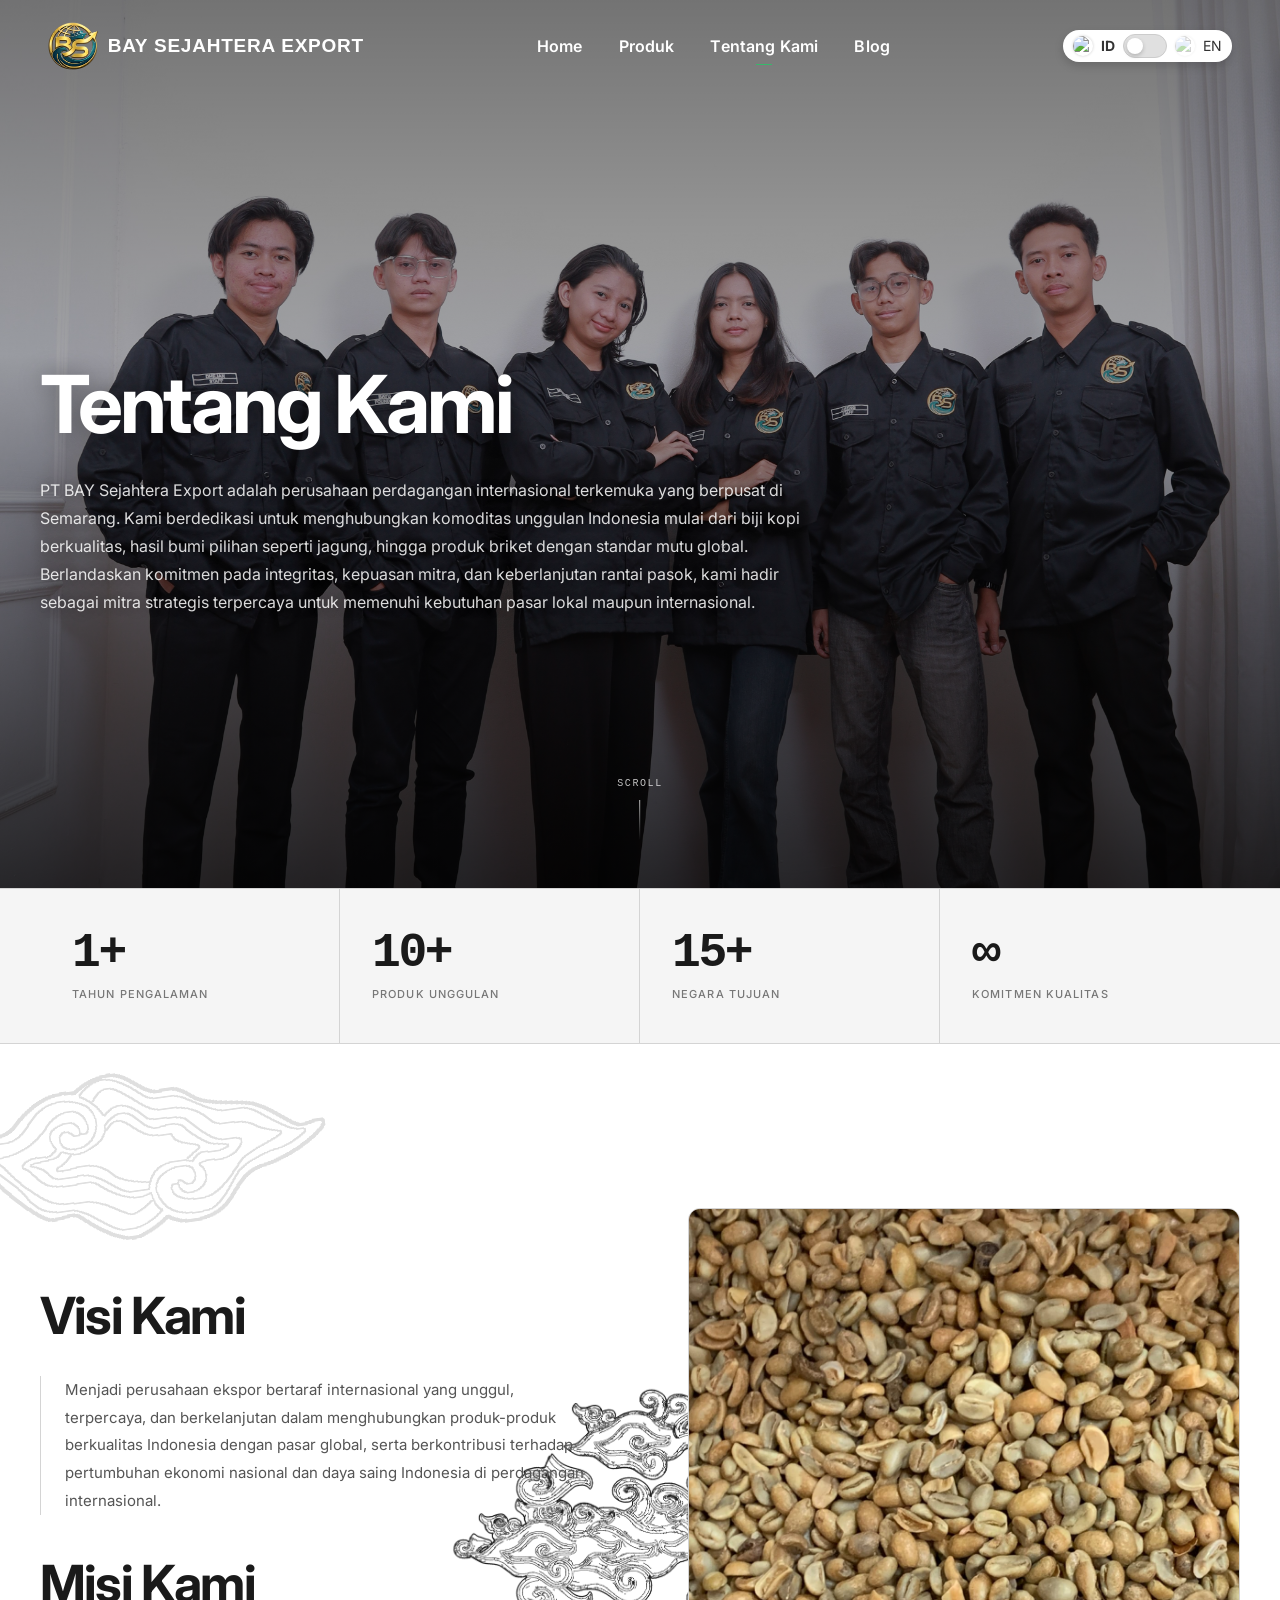
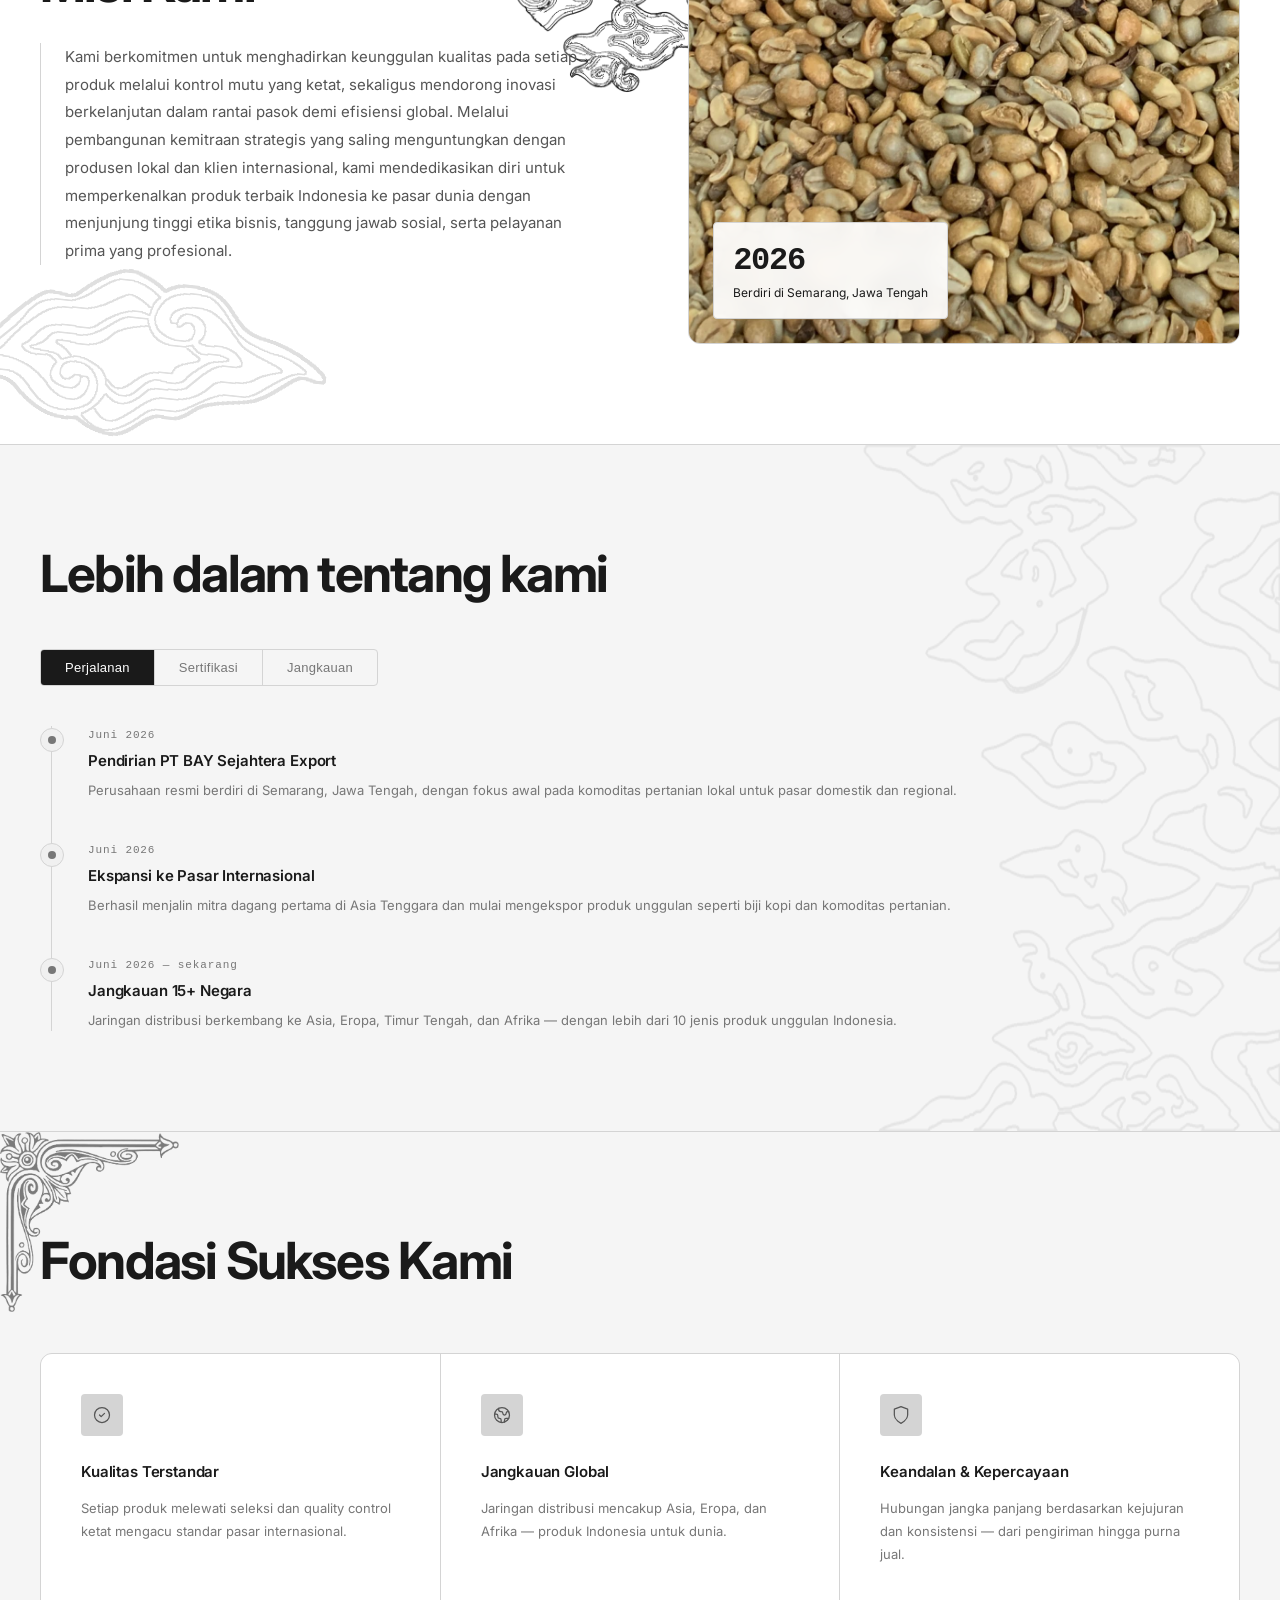
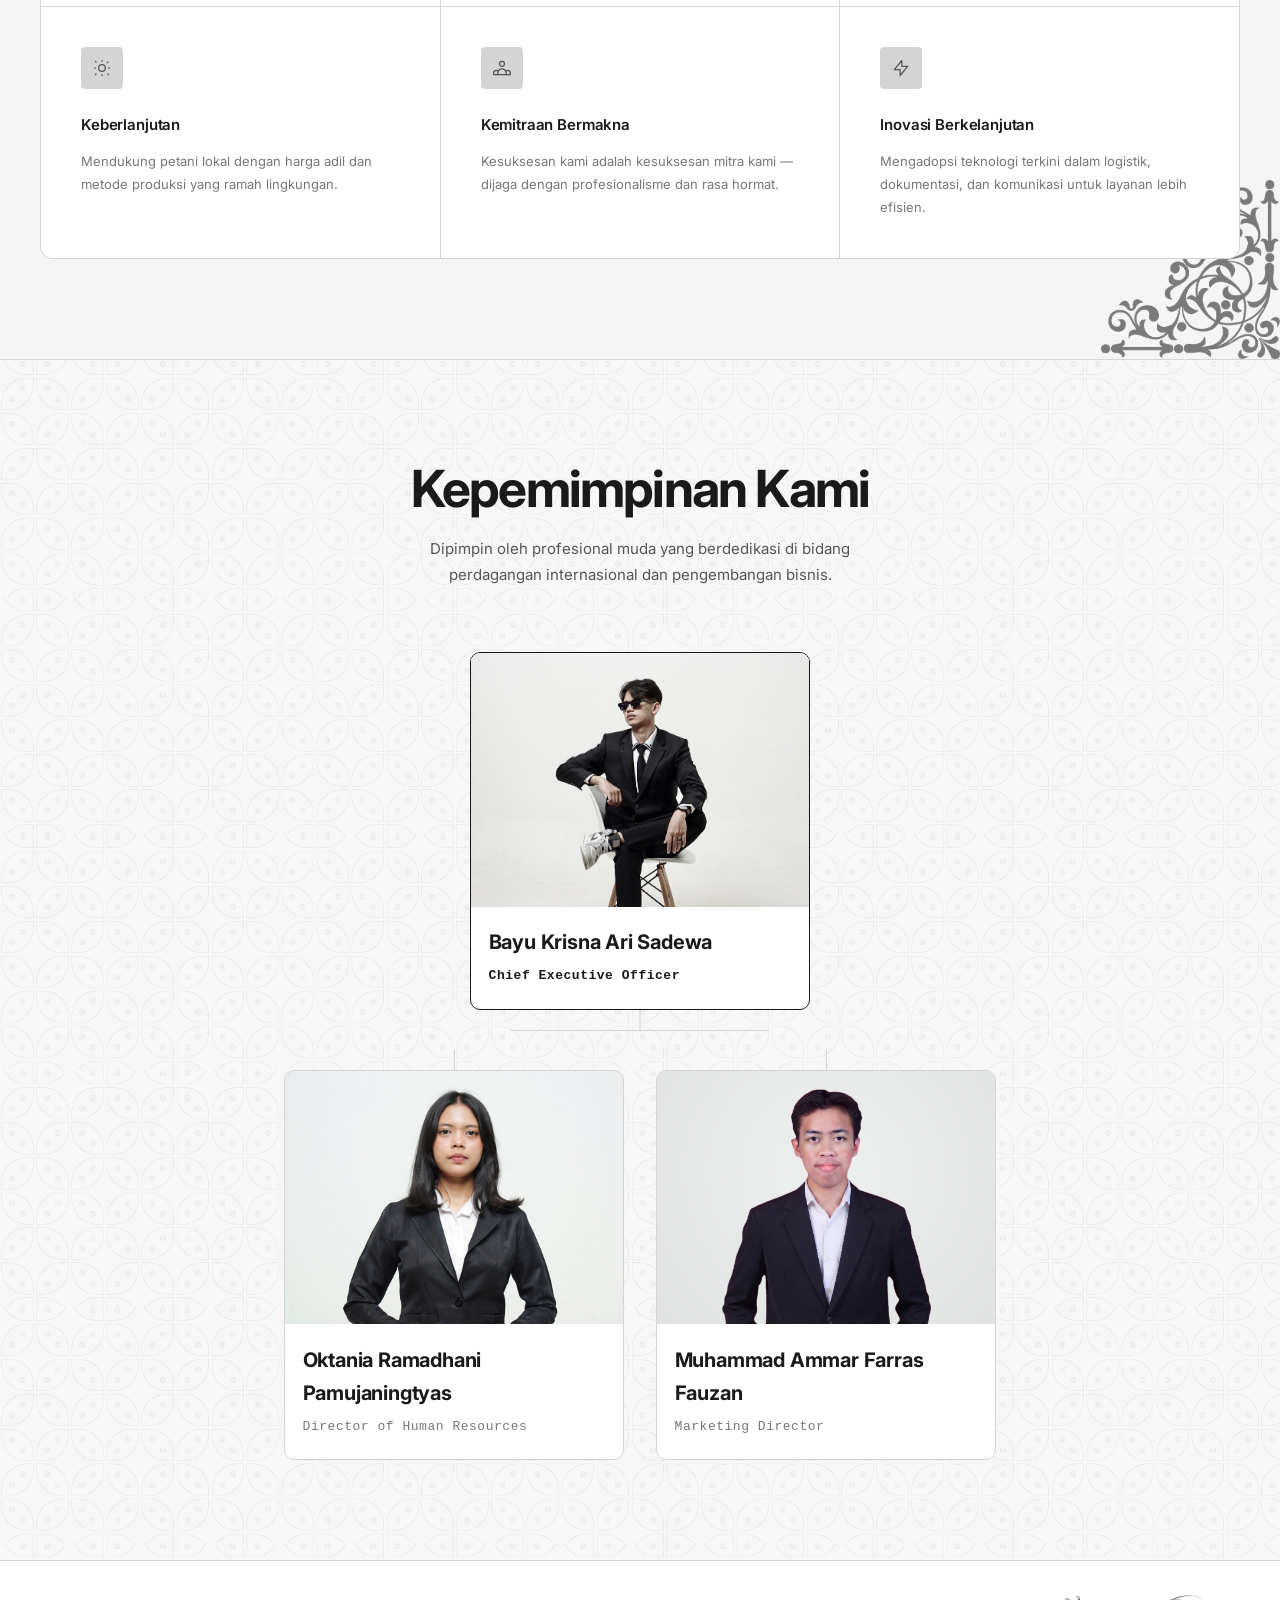
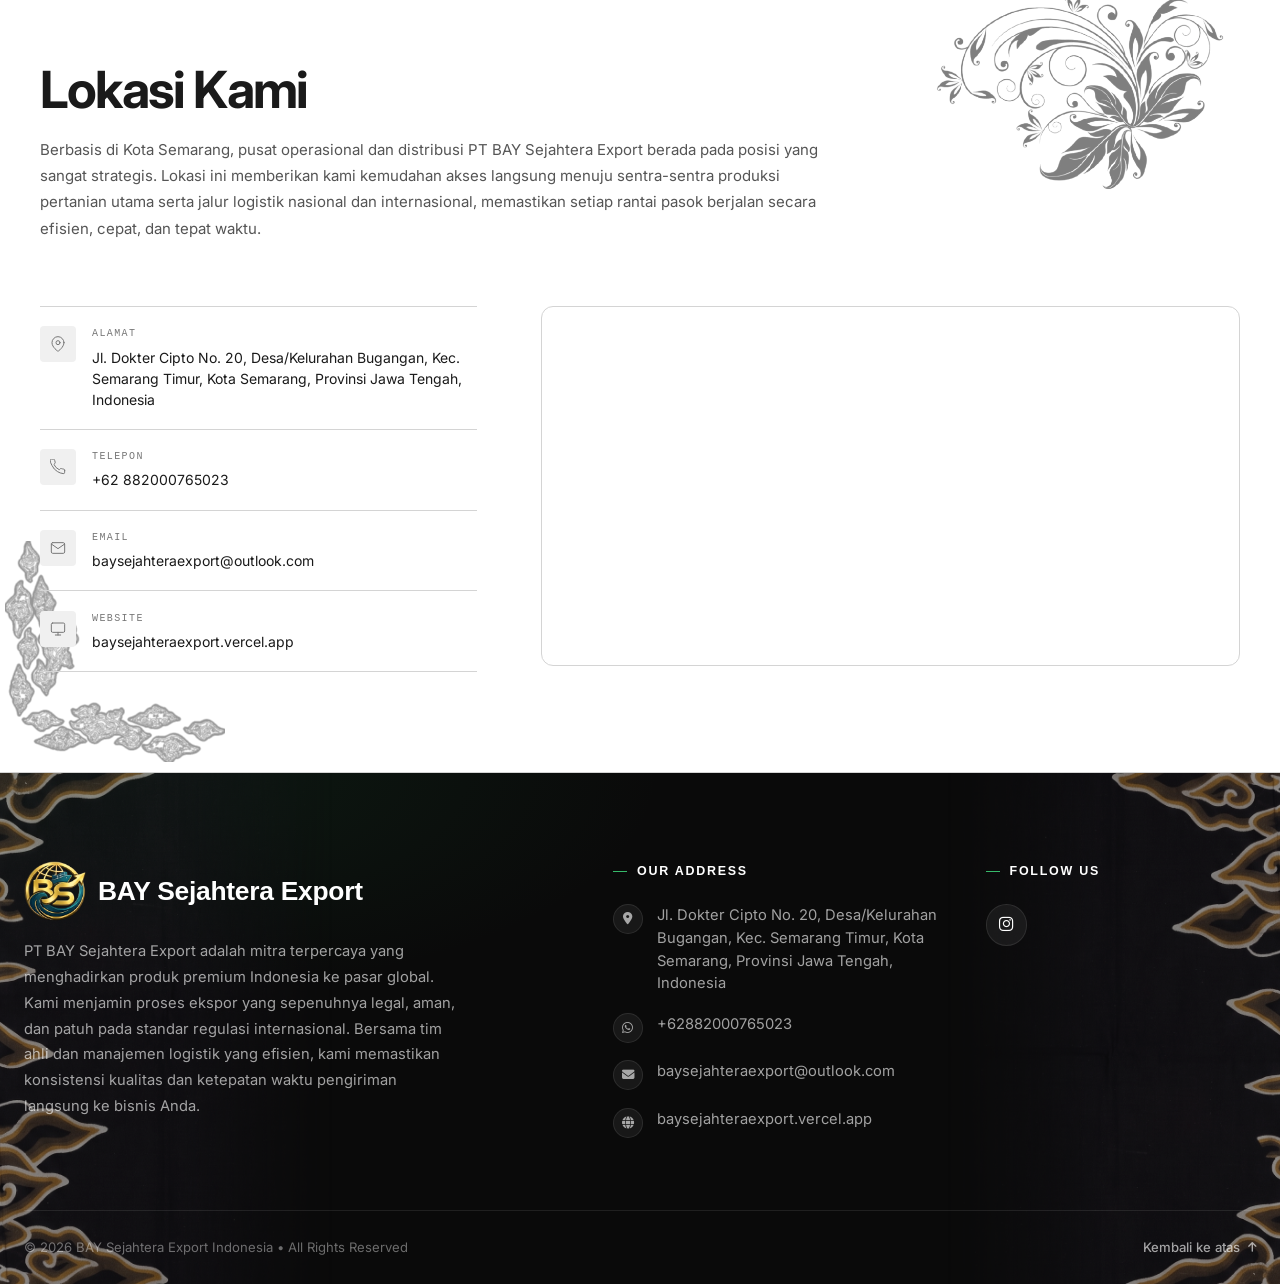
==== commit 3f0f27d3: "Update About.html" ====
--- a/BSE/About.html
+++ b/BSE/About.html
@@ -1299,6 +1299,7 @@
             <li class="nav-item"><a href="index.html" class="nav-link" data-id="Home" data-en="Home">Home</a></li>
             <li class="nav-item"><a href="produk.html" class="nav-link" data-id="Produk" data-en="Products">Produk</a></li>
             <li class="nav-item"><a href="About.html" class="nav-link" data-id="Tentang Kami" data-en="About Us">About Us</a></li>
+            <li class="nav-item"><a href="blog.html" class="nav-link" data-id="Blog" data-en="Blog">Blog</a></li>
         </ul>
             
         <div class="nav-actions" id="nav-actions">
@@ -1640,7 +1641,7 @@
           <div class="lokasi-detail-icon"><svg viewBox="0 0 24 24"><path d="M4 4h16c1.1 0 2 .9 2 2v12c0 1.1-.9 2-2 2H4c-1.1 0-2-.9-2-2V6c0-1.1.9-2 2-2z"/><path d="M22 6l-10 7L2 6"/></svg></div>
           <div>
             <div class="lokasi-detail-label" data-id="Email" data-en="Email">Email</div>
-            <div class="lokasi-detail-value">baysejahteraexport@gmail.com</div>
+            <div class="lokasi-detail-value">baysejahteraexport@outlook.com</div>
           </div>
         </div>
         <div class="lokasi-detail-item reveal reveal-delay-3">
@@ -1699,10 +1700,10 @@
                         <a href="https://wa.me/62882000765023" target="_blank" rel="noopener">+62882000765023</a>
                     </li>
                     <li>
-                        <a href="mailto:baysejahteraexport@gmail.com" class="contact-icon" aria-label="Kirim email">
+                        <a href="mailto:baysejahteraexport@outlook.com" class="contact-icon" aria-label="Kirim email">
                             <i class="fas fa-envelope"></i>
                         </a>
-                        <a href="mailto:baysejahteraexport@gmail.com">baysejahteraexport@gmail.com</a>
+                        <a href="mailto:baysejahteraexport@outlook.com">baysejahteraexport@outlook.com</a>
                     </li>
                     <li>
                         <a href="https://baysejahteraexport.vercel.app" target="_blank" rel="noopener" class="contact-icon" aria-label="Kunjungi website">
--- a/BSE/stylee.css
+++ b/BSE/stylee.css
@@ -291,18 +291,58 @@
 }
 
 /* ── Responsive ── */
+
+/* Tablet (≤ 1024px): rapatkan sedikit, nav-menu masih tampil horizontal */
+@media (max-width: 1024px) {
+  .nav-container { padding: 0 32px; gap: 16px; }
+  .nav-menu { gap: 2px; }
+  .nav-link { padding: 8px 12px; font-size: 15px; }
+  .nav-cta { padding: 8px 16px; font-size: 12px; }
+  .logo-img { height: 42px; }
+  .nav-logo { font-size: 17px; }
+}
+
+/* Tablet kecil / HP besar (≤ 860px): mulai sempit, turunkan ke hamburger lebih awal
+   supaya menu tidak berdesakan di layar tablet potret */
+@media (max-width: 860px) {
+  .nav-menu { display: none; }
+  .nav-cta { display: none; }
+  .hamburger { display: flex; }
+  .nav-drawer { display: block; }
+  .nav-container { padding: 0 24px; }
+
+  body.nav-open { overflow: hidden; }
+}
+
+/* HP (≤ 768px) */
 @media (max-width: 768px) {
   .nav-menu { display: none; }
   .nav-cta { display: none; }
   .hamburger { display: flex; }
   .nav-drawer { display: block; }
-  .nav-container { padding: 0 20px; }
+  .nav-container { padding: 0 20px; gap: 12px; }
+  .logo-img { height: 36px; }
+  .nav-logo { font-size: 15px; letter-spacing: 0.02em; }
+
+  .navbar { padding: 16px 0; }
+  .navbar.scrolled { padding: 12px 0; }
 
   body.nav-open { overflow: hidden; }
 }
 
+/* HP kecil (≤ 480px) */
 @media (max-width: 480px) {
   .lang-switch-container .lang-label { display: none; }
+  .lang-switch-container { padding: 3px 8px; gap: 6px; }
+  .nav-container { padding: 0 16px; gap: 10px; }
+  .nav-logo { font-size: 13px; }
+  .logo-img { height: 32px; }
+  .hamburger { width: 32px; height: 32px; }
+}
+
+/* HP sangat kecil (≤ 360px): sembunyikan teks brand, sisakan logo saja */
+@media (max-width: 360px) {
+  .nav-logo { display: none; }
 }
 
 
@@ -552,6 +592,14 @@
         text-align: center;
         gap: 16px;
     }
+}
+
+@media (max-width: 400px) {
+    .main-footer { padding: 48px 16px 0; }
+    .footer-side-photo { display: none; }
+    .logo-main-title { font-size: 1.35rem; }
+    .footer-logo-img { height: 44px; }
+    .social-link-item { width: 2.3rem; height: 2.3rem; font-size: 0.95rem; }
 }
 
 /* Container Utama Kapsul Putih */
@@ -1258,6 +1306,12 @@
 /* ============================================================
    RESPONSIVE
    ============================================================ */
+@media (max-width: 900px) {
+  .wcu { padding: 84px 24px 100px; }
+  .wcu__grid { gap: 16px; }
+  .wcu-card { padding: 26px 22px; gap: 18px; }
+}
+
 @media (max-width: 680px) {
   .wcu {
     padding: 72px 20px 88px;
@@ -1275,6 +1329,13 @@
     font-size: 72px;
     bottom: -8px;
   }
+}
+
+@media (max-width: 400px) {
+  .wcu { padding: 56px 16px 72px; }
+  .wcu-card { padding: 22px 18px; gap: 16px; flex-direction: column; }
+  .wcu-card__icon { width: 44px; height: 44px; }
+  .wcu-card__icon svg { width: 22px; height: 22px; }
 }
 
 /* ============================================================
